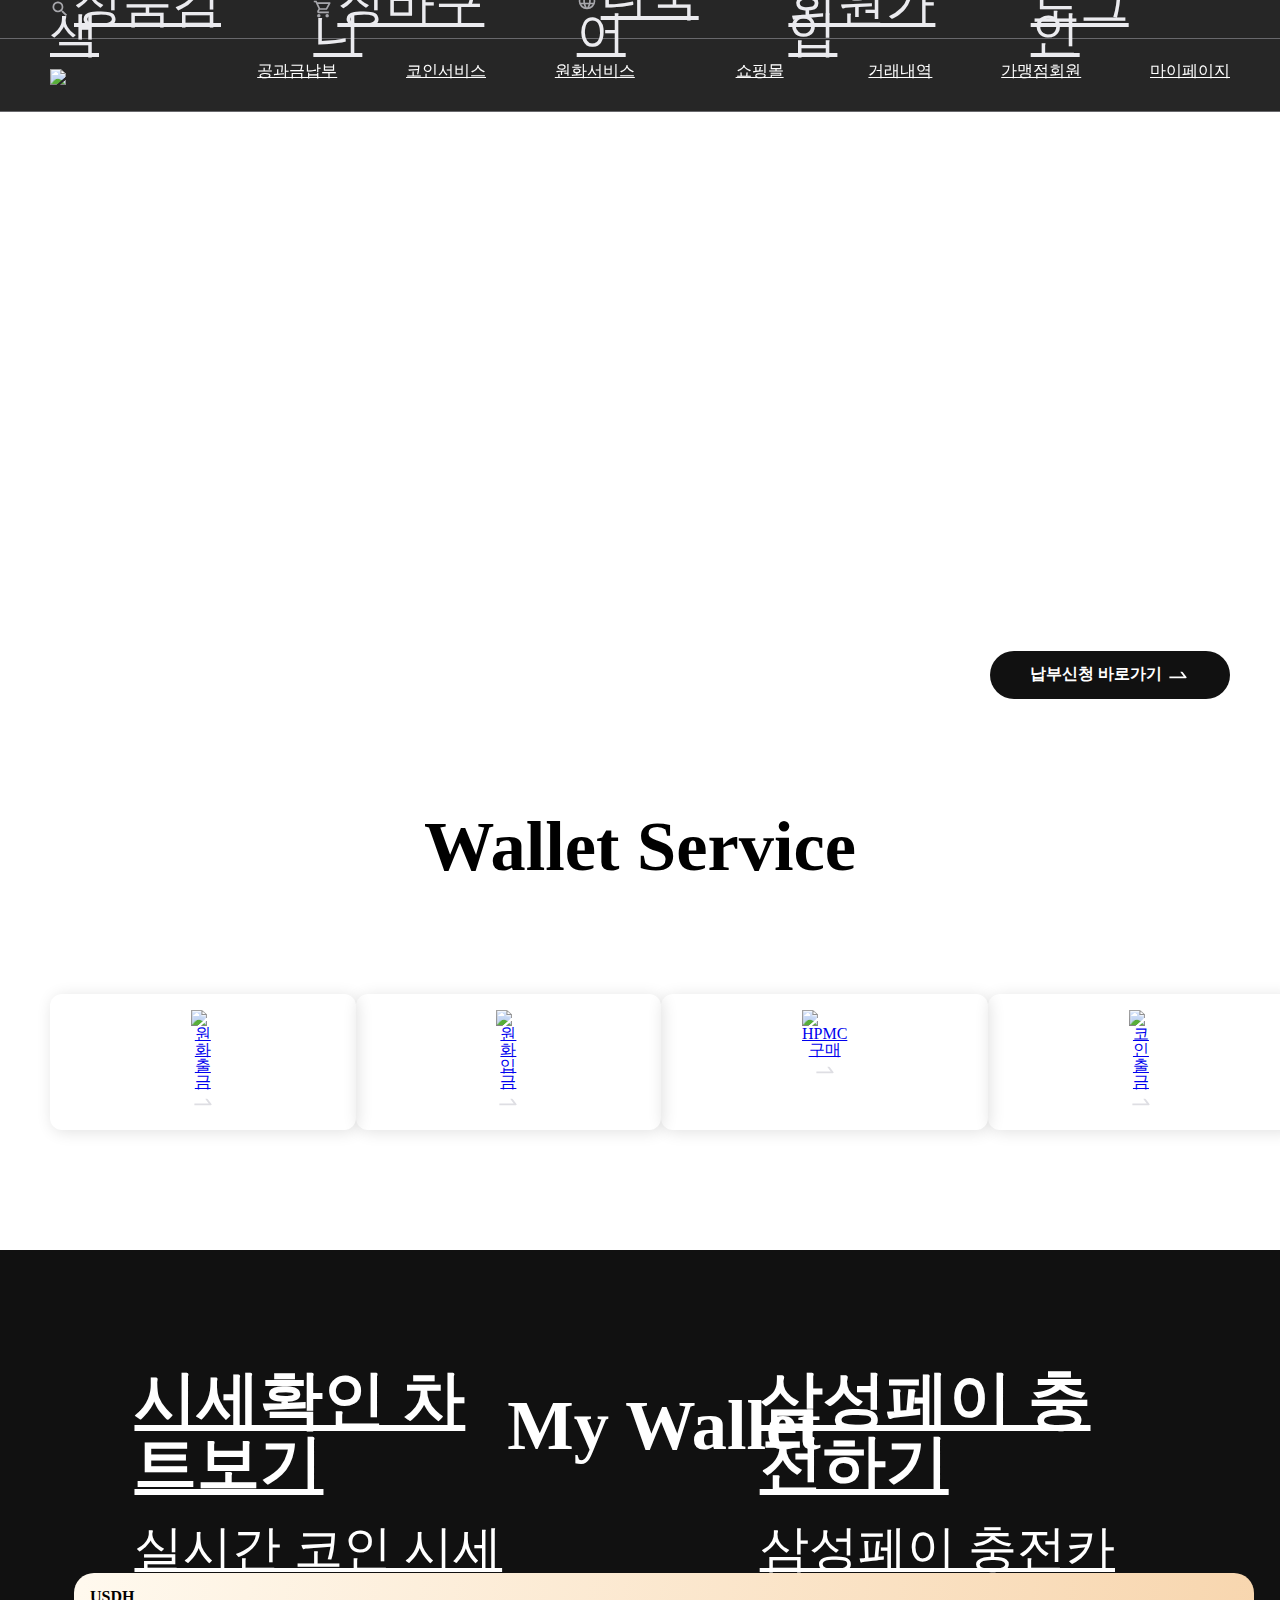
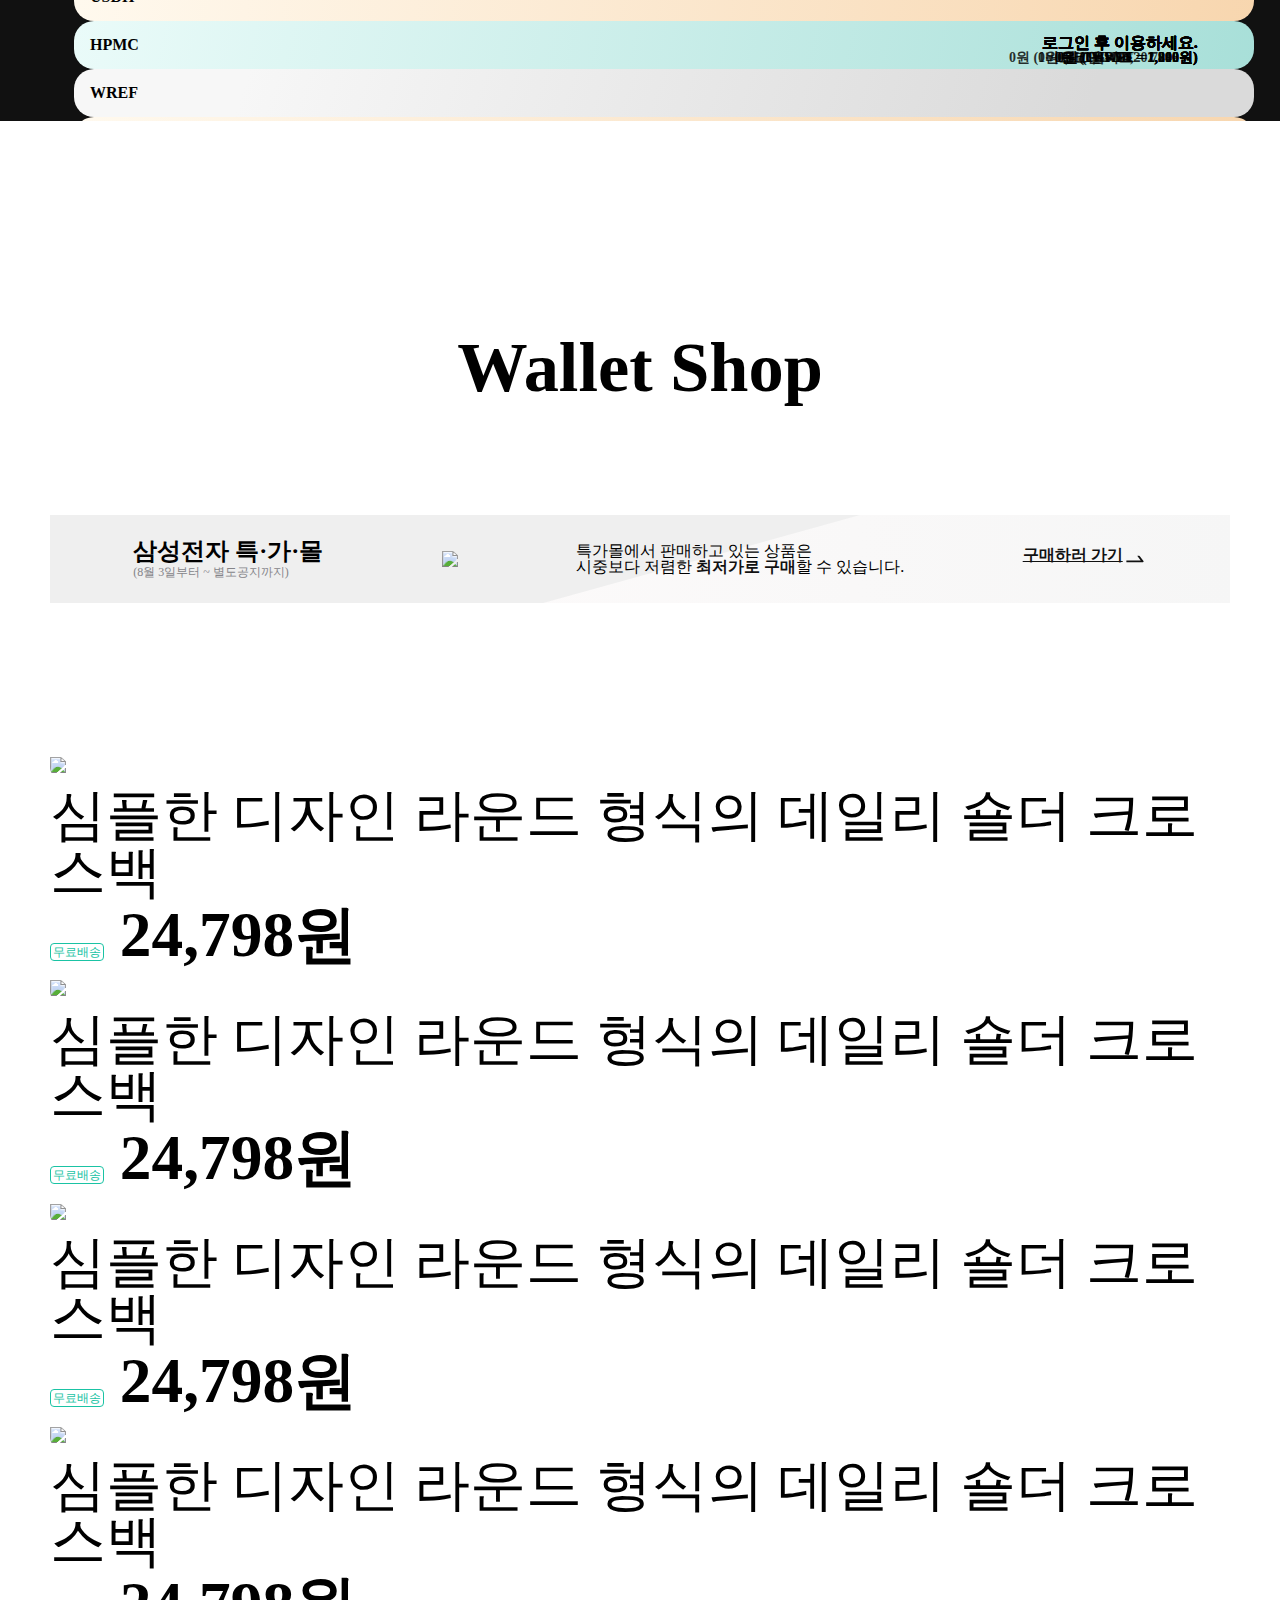
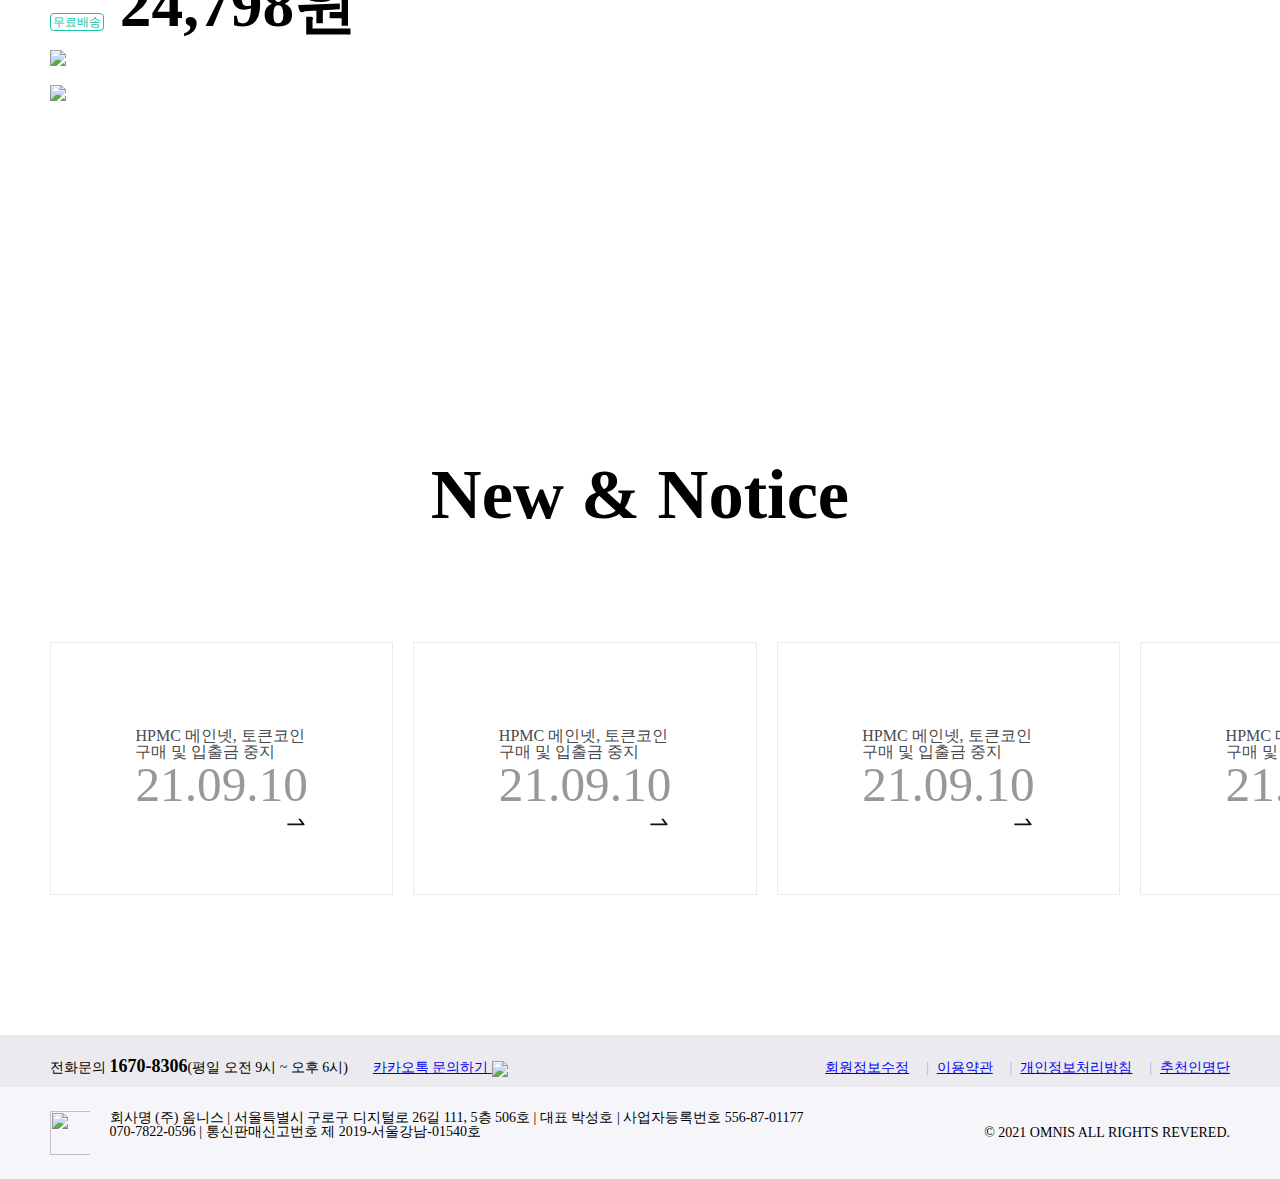
==== index.html @ 7cd1b99e "git시작" ====
<!DOCTYPE html>
<html lang="ko">

<head>
    <meta charset="utf-8">
    <meta name="Referrer" content="origin">
    <meta name="referrer" contents="always">
    <meta name="viewport"
        content="width=device-width,initial-scale=1.0,minimum-scale=1.0,maximum-scale=1.0,user-scalable=no">
    <meta name="robots" content="index,nofollow">
    <title>Minty</title>
    <link rel="stylesheet" type="text/css" href="./css/default.css">
    <link rel="stylesheet" type="text/css" href="./css/layout.css">
    <link rel="stylesheet" type="text/css" href="./css/style.css">
    <link rel="stylesheet" type="text/css" href="./css/media.css">

    <!--Google font : Noto Sans KR -->
    <link rel="preconnect" href="https://fonts.googleapis.com">
    <link rel="preconnect" href="https://fonts.gstatic.com" crossorigin>
    <link href="https://fonts.googleapis.com/css2?family=Noto+Sans+KR:wght@400;500;700;900&display=swap"
        rel="stylesheet">

  
    <script defer type="text/javascript" src="./js/main.js"></script>

    <!--Google Material Icons-->
    <link href="https://fonts.googleapis.com/css?family=Material+Icons|Material+Icons+Outlined" rel="stylesheet">

</head>

<body>


    <div id="m-open-menu">
        <div class="menu-container" style="left: 0px;">
            <div class="user-area">
                <div class="lang-select">
                    <ul>
                        <li class="on">
                            <p>KOR</p>
                        </li>
                        <li>
                            <p>ENG</p>
                        </li>
                        <li>
                            <p>CHN</p>
                        </li>
                    </ul>
                </div> <!-- end lang-select -->

                <a class="close-btn" href="#">
                    <span class="material-icons">close</span>
                </a>
                <a href="./login.html">
                    로그인
                </a>
                <a href="./signup_agree.html">
                    회원가입
                </a>

            </div> <!-- end user-input -->
           
            <div class="menu-list">
                <ul>
                    <li class="mu-sub">
                        <a href="./bill/bill_apply.html">공과금납부</a>
                        <ul class="mu-sub-list">
                            <li><a href="./bill/point_charge.html">포인트충전</a></li>
                            <li><a href="./bill/coin_buy.html">간편구매</a></li>
                            <li><a href="./bill/bill_apply.html">납부신청</a></li>
                            <li><a href="./bill/bill_his.html">납부내역</a></li>
                        </ul>
                    </li>
                    <li class="mu-sub">
                        <a href="./coin/coin_deposit.html">코인서비스</a>
                        <ul class="mu-sub-list">
                            <li><a href="./coin/coin_deposit.html">코인입금</a></li>
                            <li><a href="./coin/coin_withdraw.html">코인출금</a></li>
                            <li><a href="./coin/coin_swap.html">코인전환</a></li>
                            <li><a href="./coin/coin_staking.html">스테이킹</a></li>
                            <li><a href="./coin/coin_payment.html">대금결제</a></li>
                        </ul>
                    </li>
                    <li class="mu-sub">
                        <a href="./point/point_withdraw.html">원화서비스</a>
                        <ul class="mu-sub-list">
                            <li><a href="./point/point_withdraw.html">원화출금</a></li>
                            <li><a href="./point/point_charge.html">원화입금</a></li>
                            <li><a href="./point/samsungpay_charge.html">삼성페이 충전</a></li>
                        </ul>
                    </li>
                    <li class="mu-sub">
                        <a href="./shop/product_list.html">쇼핑몰</a>
                        <ul class="mu-sub-list shop">
                            <li><a href="./shop/product_list.html">전체상품</a></li>
                            <li><a href="./shop/product_list.html">삼성전자 특가</a></li>
                            <li><a href="./shop/product_list.html">패션의류</a></li>
                            <li><a href="./shop/product_list.html">패션잡화</a></li>
                            <li><a href="./shop/product_list.html">화장품/미용</a></li>
                            <li><a href="./shop/product_list.html">디지털/가전</a></li>
                            <li><a href="./shop/product_list.html">가구/인테리어</a></li>
                            <li><a href="./shop/product_list.html">출산/육아</a></li>
                            <li><a href="./shop/product_list.html">식품</a></li>
                            <li><a href="./shop/product_list.html">스포츠/레저</a></li>
                            <li><a href="./shop/product_list.html">생활/건강</a></li>
                            <li><a href="./shop/product_list.html">여행/문화</a></li>
                        </ul>
                    </li>
                    <li class="mu-sub">
                        <a href="./trans_history/coin_withdraw_his.html">거래내역</a>
                        <ul class="mu-sub-list trans-his">
                            <li class="dep-2"><a href="./trans_history/coin_withdraw_his.html">입출금내역</a></li>
                            <li><a href="./trans_history/coin_withdraw_his.html">코인 출금내역</a></li>
                            <li><a href="./trans_history/point_withdraw_his.html">원화 출금 내역</a></li>
                            <li><a href="./trans_history/reward_his.html">리워드 입금 상세 내역</a></li>
                            <li class="dep-2"><a href="./trans_history/coin_balance_his.html">결제내역</a></li>
                            <li><a href="./trans_history/coin_balance_his.html">간편 거래 내역</a></li>
                            <li><a href="./trans_history/payment_his.html">대금 결제 내역</a></li>
                            <li><a href="./trans_history/product_payment_his.html">상품 결제 내역</a></li>
                            <li class="dep-2"><a href="./trans_history/point_charge_his.html">포인트내역</a></li>
                            <li><a href="./trans_history/point_charge_his.html">포인트 충전 내역</a></li>
                            <li><a href="./trans_history/point_use_his.html">포인트 이용 내역</a></li>
                            <li class="dep-2"><a href="./trans_history/coin_swap_his.html">코인전환내역</a></li>
                            <li><a href="./trans_history/coin_swap_his.html">코인 전환 내역</a></li>
                            <li><a href="./trans_history/staking_apply_his.html">스테이킹 신청내역</a></li>
                            <li><a href="./trans_history/staking_reward_his.html">스테이킹 보상내역</a></li>
                        </ul>
                    </li>
                    <li class="mu-sub">
                        <a href="./paid_mem/paid_mem_apply.html">가맹점회원</a>
                        <ul class="mu-sub-list">
                            <li><a href="./paid_mem/paid_mem_apply.html">가맹점회원신청</a></li>
                            <li><a href="./paid_mem/paid_mem_history.html">가맹점회원 전환 수수료 납부내역</a></li>
                        </ul>
                    </li>
                    <li class="mu-sub">
                        <a href="./mypage/member_info.html">마이페이지</a>
                        <ul class="mu-sub-list">
                            <li><a href="./mypage/member_info.html">회원정보 수정</a></li>
                            <li><a href="./mypage/recommender_list.html">추천인명단</a></li>
                            <li><a href="./mypage/notice_list.html">공지사항</a></li>
                            <li><a href="./mypage/terms_conditions.html">이용약관</a></li>
                        </ul>
                    </li>
                </ul>
            </div> <!-- end menu-list -->

            <div class="cs-area ">
                <p>고객센터 상담시간</p>
                <h3>09 : 00 ~ 18 : 00</h3>
            </div> <!-- end cs-area -->
        </div> <!-- end menu-container -->
    </div><!-- end m-open-menu-->

    <section id="m-header">
        <a href="./index.html" class="logo"><img src="./images/logo.png"></a>    
        <ul >
            <li>
                <a href="javascript:void(0);" class="search-icon"><span class="material-icons">search</span></a>
            </li>
            <li>
                <a href="./shop/cart_list.html"><span class="material-icons-outlined">shopping_cart</span></a>
            </li>
            <li>
                <a href="javascript:void(0);"><img class="menu-open" src="./images/ic_menu.svg"></a>
            </li>
        </ul>
    </section>

    <header id="main-header" >
        <div class="main-mu-wrap">
            <div class="top-mu">  
                <div class="container">
                    <a href="javascript:void(0);" class="search-icon"><span class="material-icons">search</span>상품검색</a>
                    <a href="./shop/cart_list.html"><span class="material-icons-outlined">shopping_cart</span>장바구니</a>
                    <div class="lang-area">
                        <a href="javascript:void(0);"><span class="material-icons">language</span>다국어</a>
                        <div class="lang-list">
                            <ul>
                                <li class="on">
                                    KOR
                                </li>
                                <li>
                                    ENG
                                </li>
                                <li>
                                    CHN
                                </li>
                            </ul>
                        </div> <!-- end lang-select -->
                    </div>
                        <a href="./signup_agree.html">회원가입</a>
                        <a href="./login.html" class="login-btn">로그인</a>
                
                </div>  <!--container-->
            </div><!--top-mu-->
            <div class="container">
                <div class="mu-wrap">
                    <a href="javascript:void(0);" class="logo"><img src="./images/logo.png"></a>
                    <nav class="main-mu">
                        <ul>
                            <li>
                                <a href="./bill/bill_apply.html">공과금납부</a>
                                <ul class="mu-sub-list">
                                    <li><a href="./bill/point_charge.html">포인트충전</a></li>
                                    <li><a href="./bill/coin_buy.html">간편구매</a></li>
                                    <li><a href="./bill/bill_apply.html">납부신청</a></li>
                                    <li><a href="./bill/bill_his.html">납부내역</a></li>
                                </ul>
                            </li>
                            <li>
                                <a href="./coin/coin_deposit.html">코인서비스</a>
                                <ul class="mu-sub-list">
                                    <li><a href="./coin/coin_deposit.html">코인입금</a></li>
                                    <li><a href="./coin/coin_withdraw.html">코인출금</a></li>
                                    <li><a href="./coin/coin_swap.html">코인전환</a></li>
                                    <li><a href="./coin/coin_staking.html">스테이킹</a></li>
                                </ul>
                            </li>
                            <li>
                                <a href="./point/point_withdraw.html">원화서비스</a>
                                <ul class="mu-sub-list">
                                    <li><a href="./point/point_withdraw.html">원화출금</a></li>
                                    <li><a href="./point/point_charge.html">원화입금</a></li>
                                    <li><a href="./point/samsungpay_charge.html">삼성페이 충전</a></li>
                                </ul>
                            </li>
                            <li>
                                <a href="./shop/product_list.html">쇼핑몰</a>
                                <ul class="mu-sub-list shop">
                                    <li><a href="./shop/product_list.html">전체상품</a></li>
                                    <li><a href="./shop/product_list.html">삼성전자 특가</a></li>
                                    <li><a href="./shop/product_list.html">패션의류</a></li>
                                    <li><a href="./shop/product_list.html">패션잡화</a></li>
                                    <li><a href="./shop/product_list.html">화장품/미용</a></li>
                                    <li><a href="./shop/product_list.html">디지털/가전</a></li>
                                    <li><a href="./shop/product_list.html">가구/인테리어</a></li>
                                    <li><a href="./shop/product_list.html">출산/육아</a></li>
                                    <li><a href="./shop/product_list.html">식품</a></li>
                                    <li><a href="./shop/product_list.html">스포츠/레저</a></li>
                                    <li><a href="./shop/product_list.html">생활/건강</a></li>
                                    <li><a href="./shop/product_list.html">여행/문화</a></li>
                                </ul>
                            </li>
                            <li>
                                <a href="./trans_history/coin_withdraw_his.html">거래내역</a>
                                <ul class="mu-sub-list trans-his">
                                    <li class="dep-2"><a href="./trans_history/coin_withdraw_his.html">입출금내역</a></li>
                                    <li><a href="./trans_history/coin_withdraw_his.html">코인 출금내역</a></li>
                                    <li><a href="./trans_history/point_withdraw_his.html">원화 출금 내역</a></li>
                                    <li><a href="./trans_history/reward_his.html">리워드 입금 상세 내역</a></li>
                                    <li class="dep-2"><a href="./trans_history/coin_balance_his.html">결제내역</a></li>
                                    <li><a href="./trans_history/coin_balance_his.html">간편 거래 내역</a></li>
                                    <li><a href="./trans_history/payment_his.html">대금 결제 내역</a></li>
                                    <li><a href="./trans_history/product_payment_his.html">상품 결제 내역</a></li>
                                    <li class="dep-2"><a href="./trans_history/point_charge_his.html">포인트내역</a></li>
                                    <li><a href="./trans_history/point_charge_his.html">포인트 충전 내역</a></li>
                                    <li><a href="./trans_history/point_use_his.html">포인트 이용 내역</a></li>
                                    <li class="dep-2"><a href="./trans_history/coin_swap_his.html">코인전환내역</a></li>
                                    <li><a href="./trans_history/coin_swap_his.html">코인 전환 내역</a></li>
                                    <li><a href="./trans_history/staking_apply_his.html">스테이킹 신청내역</a></li>
                                    <li><a href="./trans_history/staking_reward_his.html">스테이킹 보상내역</a></li>
                                </ul>
                            </li>
                            <li>
                                <a href="./paid_mem/paid_mem_apply.html">가맹점회원</a>
                                <ul class="mu-sub-list">
                                    <li><a href="./paid_mem/paid_mem_apply.html">가맹점회원신청</a></li>
                                    <li><a href="./paid_mem/paid_mem_history.html">가맹점회원 전환 수수료 납부내역</a></li>
                                </ul>
                            </li>
                            <li>
                                <a href="./mypage/member_info.html">마이페이지</a>
                                <ul class="mu-sub-list">
                                    <li><a href="./mypage/member_info.html">회원정보 수정</a></li>
                                    <li><a href="./mypage/recommender_list.html">추천인명단</a></li>
                                    <li><a href="./mypage/notice_list.html">공지사항</a></li>
                                    <li><a href="./mypage/terms_conditions.html">이용약관</a></li>
                                </ul>
                            </li>
                        </ul>
                    </nav><!--main-mu-->
                </div><!--mu-wrap-->
            </div><!--container-->
            <div class="sub-bg">
            </div>
        </div>
    </header> <!-- end main-header -->

    <div class="modal" id="popup-modal" style="display: none;">
        <div class="modal-ct">
            
            <div class="head">
                <button type="button" class="close-btn">
                    <span class="material-icons">
                    close
                    </span>
                </button>

            </div>
            <div class="contents scroll-area" >
                <img src="./images/popup-img.jpg">
            </div>
            
            
            <div class="footer">   
                <input type="checkbox" name="" value="오늘 하루 보지 않기">
                <label>오늘 하루 보지 않기</label>
            </div>
        </div>
    </div><!--change-account-modal-->
    
    <div id="main-search">
        <div class="search-area">
            <div class="search-inp">
                <input type="text" placeholder="상품을 검색하세요.">
                <span class="material-icons">search</span>
            </div>
        </div>
    </div>

    <div id="main-content">
        <section class="main-visual">
            <div class="container">
                <h1>코인으로 공과금을 납부하세요</h1>
                <p>간편한 공과금 납부, 지금 바로 신청하세요.</p>
                <button class="btn">납부신청 바로가기 
                    <svg xmlns="http://www.w3.org/2000/svg" width="24" height="24" fill="none" viewBox="0 0 24 24">
                    <path fill="#fff" d="M20.463 13.973L16.62 9.098a.75.75 0 00-.588-.286h-1.518a.188.188 0 00-.148.305l3.382 4.29H3.563a.188.188 0 00-.188.187V15c0 .103.084.188.188.188h16.31a.75.75 0 00.59-1.215z"></path>
                    </svg>
                </button>
            </div>
        </section><!--main-visual-->

        <section class="sec-01">
            
            <h1 class="main-tit">Wallet Service</h1>
            <div class="container">
                <a href="./point/point_withdraw.html">
                    <img src="/images/ic_main_1.svg">원화출금
                    <svg xmlns="http://www.w3.org/2000/svg" width="24" height="24" fill="none" viewBox="0 0 24 24">
                        <path fill="#DEDEE3" d="M20.463 13.973L16.62 9.098a.75.75 0 00-.588-.286h-1.518a.188.188 0 00-.148.305l3.382 4.29H3.563a.188.188 0 00-.188.187V15c0 .103.084.188.188.188h16.31a.75.75 0 00.59-1.215z"/>
                      </svg>
                </a>
                <a href="./point/point_charge.html">
                    <img src="/images/ic_main_2.svg">원화입금
                    <svg xmlns="http://www.w3.org/2000/svg" width="24" height="24" fill="none" viewBox="0 0 24 24">
                        <path fill="#DEDEE3" d="M20.463 13.973L16.62 9.098a.75.75 0 00-.588-.286h-1.518a.188.188 0 00-.148.305l3.382 4.29H3.563a.188.188 0 00-.188.187V15c0 .103.084.188.188.188h16.31a.75.75 0 00.59-1.215z"/>
                      </svg>
                </a>
                <a href="./coin/coin_buy.html">
                    <img src="/images/ic_main_3.svg">HPMC 구매
                    <svg xmlns="http://www.w3.org/2000/svg" width="24" height="24" fill="none" viewBox="0 0 24 24">
                        <path fill="#DEDEE3" d="M20.463 13.973L16.62 9.098a.75.75 0 00-.588-.286h-1.518a.188.188 0 00-.148.305l3.382 4.29H3.563a.188.188 0 00-.188.187V15c0 .103.084.188.188.188h16.31a.75.75 0 00.59-1.215z"/>
                      </svg>
                </a>
                <a href="./coin/coin_withdraw.html">
                    <img src="/images/ic_main_4.svg">코인출금
                    <svg xmlns="http://www.w3.org/2000/svg" width="24" height="24" fill="none" viewBox="0 0 24 24">
                        <path fill="#DEDEE3" d="M20.463 13.973L16.62 9.098a.75.75 0 00-.588-.286h-1.518a.188.188 0 00-.148.305l3.382 4.29H3.563a.188.188 0 00-.188.187V15c0 .103.084.188.188.188h16.31a.75.75 0 00.59-1.215z"/>
                      </svg>
                </a>
                <a href="./coin/coin_staking.html">
                    <img src="/images/ic_main_5.svg">스테이킹
                    <svg xmlns="http://www.w3.org/2000/svg" width="24" height="24" fill="none" viewBox="0 0 24 24">
                        <path fill="#DEDEE3" d="M20.463 13.973L16.62 9.098a.75.75 0 00-.588-.286h-1.518a.188.188 0 00-.148.305l3.382 4.29H3.563a.188.188 0 00-.188.187V15c0 .103.084.188.188.188h16.31a.75.75 0 00.59-1.215z"/>
                      </svg>
                </a>
                <a href="./coin/coin_swap.html">
                    <img src="/images/ic_main_6.svg">코인전환
                    <svg xmlns="http://www.w3.org/2000/svg" width="24" height="24" fill="none" viewBox="0 0 24 24">
                        <path fill="#DEDEE3" d="M20.463 13.973L16.62 9.098a.75.75 0 00-.588-.286h-1.518a.188.188 0 00-.148.305l3.382 4.29H3.563a.188.188 0 00-.188.187V15c0 .103.084.188.188.188h16.31a.75.75 0 00.59-1.215z"/>
                      </svg>
                </a>
        </div>
        </section><!-- end sec-01-->

        <section class="sec-02">
            
        <div class="container">
            <div class="link-box">
                <a class="link" href="javascript:void(0);">
                    <h1>시세확인 차트보기</h1>
                    <p>실시간 코인 시세를 확인할 수 있는 차트를 제공합니다.</p>
                </a>
                
                <a class="link" href="javascript:void(0);">
                    <h1>삼성페이 충전하기</h1>
                    <p>삼성페이 충전카드를 발급받아 충전을 시작하세요.</p>
                </a>
            </div>
            

            <div class="wallet-cont">
                <h1 class="main-tit">My Wallet </h1>
                    
                    <div class="swiper-container">
                        <div class="swiper-wrapper">
                            <div class="swiper-slide usdh">
                                <h4>USDH</h4>
                                <p>로그인 후 이용하세요.
                                    <span>0원 (1USDH = 1,200원)</span></p>
                            </div>
                            <div class="swiper-slide hpmc">
                                <h4>HPMC</h4>
                                <p>로그인 후 이용하세요.
                                    <span>0원 (1HPMC = 7200원)</span></p>
                            </div>
                            <div class="swiper-slide wref">
                                <h4>WREF</h4>
                                <p>로그인 후 이용하세요.
                                    <span>0원 (1WREF = 2,000원)</span></p>
                            </div>
                            <div class="swiper-slide ons">
                                <h4>옴니스</h4>
                                <p>로그인 후 이용하세요.
                                    <span>0원 (1옴니스 = 1,812원)</span></p>
                            </div>
                            <div class="swiper-slide btc">
                                <h4>비트코인</h4>
                                <p>로그인 후 이용하세요.
                                    <span>0원 (1비트코인 = 54,201,996원)</span></p>
                            </div>
                            <div class="swiper-slide hwei">
                                <h4>HUAWEI</h4>
                                <p>로그인 후 이용하세요.
                                    <span>0원 (1HUAWEI = 1,440원)</span></p>
                            </div>

                        </div><!--swiper-wrapper-->
                        <div class="swiper-pagination"></div>
                    </div><!-- swiper-container-->
            </div><!-- wallet-cont-->
        </div><!--container-->
            
            
        </section><!-- sec-02-->
        <section class="sec-03">
            <div class="container">
           
                <h1 class="main-tit">Wallet Shop</h1>
                <section class="sam-cont">
                    
                    <div class="txt">
                        <h1>삼성전자 특·가·몰</h1>
                        <span>(8월 3일부터 ~ 별도공지까지)</span>   
                    </div>
                    <img src="images/main_samsung.png">
                    <p>특가몰에서 판매하고 있는 상품은 <br>
                        시중보다 저렴한 <em>최저가로 구매</em>할 수 있습니다.</p>
    
                    <a href="./shop/product_list.html" class="ic_go">구매하러 가기<svg xmlns="http://www.w3.org/2000/svg" width="24" height="24" fill="none" viewBox="0 0 24 24">
                        <path fill="#111" d="M20.463 13.973L16.62 9.098a.75.75 0 00-.588-.286h-1.518a.188.188 0 00-.148.305l3.382 4.29H3.563a.188.188 0 00-.188.187V15c0 .103.084.188.188.188h16.31a.75.75 0 00.59-1.215z"/>
                        </svg></a>
                    <div class="diagonal"></div>
                </section>
    
                <section class="shop-cont">
                    
                    <div class="swiper-container">
                        <div class="swiper-wrapper">
                        
                            <div class="swiper-slide">
                                <div class="thum-img"><img src="images/main_thum_img.png"></div>
                                <div>
                                    <p class="prd_name">심플한 디자인 라운드 
                                        형식의 데일리 숄더 
                                        크로스백</p>
                                    <p class="prd_price"><span class="free_tag">무료배송</span> 24,798원</p>
                                </div>
                            </div><!--swiper-slide-->
                            <div class="swiper-slide">
                                <div class="thum-img"><img src="images/main_thum_img.png"></div>
                                <div>
                                    <p class="prd_name">심플한 디자인 라운드 
                                        형식의 데일리 숄더 
                                        크로스백</p>
                                    <p class="prd_price"><span class="free_tag">무료배송</span> 24,798원</p>
                                </div>
                            </div><!--swiper-slide-->
                            <div class="swiper-slide">
                                <div class="thum-img"><img src="images/main_thum_img.png"></div>
                                <div>
                                    <p class="prd_name">심플한 디자인 라운드 
                                        형식의 데일리 숄더 
                                        크로스백</p>
                                    <p class="prd_price"><span class="free_tag">무료배송</span> 24,798원</p>
                                </div>
                            </div><!--swiper-slide-->
                            <div class="swiper-slide">
                                <div class="thum-img"><img src="images/main_thum_img.png"></div>
                                <div>
                                    <p class="prd_name">심플한 디자인 라운드 
                                        형식의 데일리 숄더 
                                        크로스백</p>
                                    <p class="prd_price"><span class="free_tag">무료배송</span> 24,798원</p>
                                </div>
                            </div><!--swiper-slide-->
                           
                        </div><!--swiper-wrapper-->
                        
                        <div class="swiper-button-prev">
                            <img src="./images/swiper-prev.svg">
                        </div>
                        <div class="swiper-button-next">
                            <img src="./images/swiper-next.svg">
                        </div>

                        <div class="swiper-pagination"></div>
                        </div><!-- swiper-container-->
                        
                    </section><!--shop-cont-->
    
                    
            </div><!--end container-->   
        </section>

        <section class="sec-04">
            <div class="container">
                <h1 class="main-tit">New & Notice</h1>
                </h1>
                <ul>
                    <li>
                        <p>HPMC 메인넷, 토큰코인 구매 및 입출금 중지</p> <span>21.09.10</span>
                        <a href="./mypage/notice_view.html" class="ic_go"><svg xmlns="http://www.w3.org/2000/svg" width="24" height="24" fill="none" viewBox="0 0 24 24">
                            <path fill="#111" d="M20.463 13.973L16.62 9.098a.75.75 0 00-.588-.286h-1.518a.188.188 0 00-.148.305l3.382 4.29H3.563a.188.188 0 00-.188.187V15c0 .103.084.188.188.188h16.31a.75.75 0 00.59-1.215z"/>
                            </svg></a>
                    </li>
                    <li>
                        <p>HPMC 메인넷, 토큰코인 구매 및 입출금 중지</p> <span>21.09.10</span>
                        <a href="./mypage/notice_view.html" class="ic_go"><svg xmlns="http://www.w3.org/2000/svg" width="24" height="24" fill="none" viewBox="0 0 24 24">
                            <path fill="#111" d="M20.463 13.973L16.62 9.098a.75.75 0 00-.588-.286h-1.518a.188.188 0 00-.148.305l3.382 4.29H3.563a.188.188 0 00-.188.187V15c0 .103.084.188.188.188h16.31a.75.75 0 00.59-1.215z"/>
                            </svg></a>
                    </li>
                    <li>
                        <p>HPMC 메인넷, 토큰코인 구매 및 입출금 중지</p> <span>21.09.10</span>
                        <a href="./mypage/notice_view.html" class="ic_go"><svg xmlns="http://www.w3.org/2000/svg" width="24" height="24" fill="none" viewBox="0 0 24 24">
                            <path fill="#111" d="M20.463 13.973L16.62 9.098a.75.75 0 00-.588-.286h-1.518a.188.188 0 00-.148.305l3.382 4.29H3.563a.188.188 0 00-.188.187V15c0 .103.084.188.188.188h16.31a.75.75 0 00.59-1.215z"/>
                            </svg></a>
                    </li>
                    <li>
                        <p>HPMC 메인넷, 토큰코인 구매 및 입출금 중지</p> <span>21.09.10</span>
                        <a href="./mypage/notice_view.html" class="ic_go"><svg xmlns="http://www.w3.org/2000/svg" width="24" height="24" fill="none" viewBox="0 0 24 24">
                            <path fill="#111" d="M20.463 13.973L16.62 9.098a.75.75 0 00-.588-.286h-1.518a.188.188 0 00-.148.305l3.382 4.29H3.563a.188.188 0 00-.188.187V15c0 .103.084.188.188.188h16.31a.75.75 0 00.59-1.215z"/>
                            </svg></a>
                    </li>
                </ul>
            </div><!--end container-->   
        </section><!-- notice-cont-->
        
          

    </div><!-- end main-content-->

    <footer>
        <div class="bar">
            <div class="container">
                <div class="contact">
                    <p>전화문의 <em>1670-8306</em><span>(평일 오전 9시 ~ 오후 6시)</span></p>
                    <a href="jajvascript:void(0);">카카오톡 문의하기 <img src="./images/ic_kakao.png"></a>
                </div>
                <ul>
                    <li><a href="javascript:void(0)">회원정보수정</a></li>
                    <li><a href="./mypage/terms_conditions.html#tab-2">이용약관</a></li>
                    <li><a href="./mypage/terms_conditions.html#tab-1">개인정보처리방침</a></li>
                    <li><a href="javascript:void(0)">추천인명단</a></li>
                </ul>
            </div><!-- end container -->
        </div>
        <div class="main-footer">
            <div class="container">
                <div> 
                    <img src="./images/ft_logo.png">
                    <p>회사명 (주) 옴니스 | 서울특별시 구로구 디지털로 26길 111, 5층 506호 | 대표 박성호 | 사업자등록번호 556-87-01177 <br>
                        070-7822-0596 | 통신판매신고번호 제 2019-서울강남-01540호<br>
                    </p>
                </div>
                <p>© 2021 OMNIS ALL RIGHTS REVERED.</p> 
            </div><!-- end container -->
        </div>
    </footer>

    <div class="quick_menu">
        <ul>
            <li class="active">
                <a href="index.html">
                    <img src="./images/ic_home.svg" alt="홈 아이콘">
                    <span>홈</span>
                </a>
            </li>
            <li>
                <a href="javascript:void(0);">
                    <img src="./images/ic_shop.svg" alt="쇼핑몰 아이콘">
                    <span>쇼핑몰</span>
                </a>
            </li>
            <li>
                <a href="javascript:void(0);">
                    <img src="./images/ic_krw.svg" alt="원화입금 아이콘">
                    <span>원화입금</span>
                </a>
            </li>
            <li>
                <a href="javascript:void(0);">
                    <img src="./images/ic_coin.svg" alt="코인구매 아이콘">
                    <span>코인구매</span>
                </a>
            </li>
            <li>
                <a href="javascript:void(0);">
                    <img src="./images/ic_more_horiz.svg" alt="더보기아이콘">
                    <span>더보기</span>
                </a>
            </li>
        </ul>
    </div>
    <!--end quick_menu-->

</body>

<script>
    // const modalPop = document.querySelector("#popup-modal");
    // const closePop = document.querySelector("#popup-modal .modal-ct .close-btn");

    // closePop.addEventListener("click", () =>{
    //     modalPop.style.display = "none";
    // });

</script>
</html>
---- css/default.css ----
/* default.css */

html, body, div, span, applet, object, iframe,
h1, h2, h3, h4, h5, h6, p, blockquote, pre,
a, abbr, acronym, address, big, cite, code,
del, dfn, em, img, ins, kbd, q, s, samp,
small, strike, strong, sub, sup, tt, var,
b, u, i, center,
dl, dt, dd, ol, ul, li,
fieldset, form, label, legend,
table, caption, tbody, tfoot, thead, tr, th, td,
article, aside, canvas, details, embed, 
figure, figcaption, footer, header, hgroup, 
menu, nav, output, ruby, section, summary,
time, mark, audio, video {
	margin: 0;
	padding: 0;
	border: 0;
	font-size: 100%;
    box-sizing: border-box;
    font-family: 'Noto Sans KR', sans-serif;
    font-weight: 400;
	font: inherit;
	vertical-align: baseline;
}
/* HTML5 display-role reset for older browsers */
article, aside, details, figcaption, figure, 
footer, header, hgroup, menu, nav, section {
	display: block;
}
body {
	line-height: 1;
}
ol, ul {
	list-style: none;
}
blockquote, q {
	quotes: none;
}
blockquote:before, blockquote:after,
q:before, q:after {
	content: '';
	content: none;
}
table {
	border-collapse: collapse;
	border-spacing: 0;
}

textarea {
    width: 100%;
}


input[type=text],
input[type=password],
input[type=date],
input[type=number] {
    /*ios대응*/
    appearance: none;
    -webkit-appearance: none;
    -webkit-border-radius : 0;
    padding:12px 16px;
    border-radius: 4px;
    border:1px solid #DEDEE3;
}
input:read-only, textarea:read-only {
    background-color: #F6F6FA;
  }
input::placeholder {
    color: #98989C;
}
input:focus{
    border-color:#111111;
    box-shadow: 4px 8px 20px rgba(0, 0, 0, 0.08);
}
textarea{
    padding:12px 16px;
    border-radius: 4px;
    border:1px solid #DEDEE3;
}
textarea:focus{
    border-color:#111111;
    box-shadow: 4px 8px 20px rgba(0, 0, 0, 0.08);
}
select {
    /*ios대응*/
    -webkit-appearance: none;
    -moz-appearance: none;
    appearance: none;
    background: url("../images/select_arrow.svg") no-repeat 96% 50%;
    /* width: 8px; height: 4px; */
}
select::-ms-expand {
    display: none;
}

.f-wrap{
    display: flex;
}


/*BUTTON*/
.btn {
    border:0;
    border-radius: 24px;
    background-color: #111111;
    color: #fff;
    font-size: 16px;
    font-weight: 700;
    text-align: center;
    cursor: pointer;
    box-sizing: border-box;
    padding:12px 16px;
  }
.btn.btn--second {
    background-color: #fff;
    border:1px solid #111111;
    color:#111111;
}
.btn.btn--cancel {
    background-color: #A7A7AC;
}
.btn.btn--disabled {
    background-color: #DEDEE3;
}
.btn.btn--second--disabled{
    border:1px solid #DEDEE3;
    color:#DEDEE3;
}
.btn.sm{
    padding:6px 32px;
}
.btn-sm{
    background-color: #111111;
    border-radius: 4px;
    color:#fff;
    padding:12px 16px;
    font-size: 14px;
    border:0;
}
.btn-sm.btnsm--second{
    background-color: #fff;
    border:1px solid #111111;
    color:#111111;
}

/* Scroll */
.scroll-area{
    overflow-y: scroll;
}
.scroll-area::-webkit-scrollbar {
    width: 12px;
}
.scroll-area::-webkit-scrollbar-thumb {
    background-color: #A7A7AC;
    border-radius: 12px;
    background-clip: padding-box;
    border: 2px solid transparent;
}
.scroll-area::-webkit-scrollbar-track {
    border-radius: 12px;
}

/* table */
table{
    border-top:1px solid #111111;
}
table thead{
    border-bottom: 1px solid #DEDEE3;
    font-size: 16px;
}
table tr th{
    padding:12px 4px;
    font-weight: 500;
    background-color: #FBFBFB;
}
table tbody tr{
    border-bottom: 1px solid #EBEBEF;
    font-size: 16px ;
    
}
table tbody tr td{
    padding:16px 4px;
}


/*modal*/
.modal{
    display: none; /* Hidden by default */
    position: fixed; /* Stay in place */
    z-index: 1072; /* Sit on top */
    left: 0;
    top: 0;
    width: 100%; /* Full width */
    height: 100%; /* Full height */
    /*overflow:hidden;  Enable scroll if needed */
    background-color: rgb(0,0,0); /* Fallback color */
    background-color: rgba(0,0,0,0.4); /* Black w/ opacity */
    overflow-x: hidden;
    overflow-y: hidden;
}
.modal-ct{
    border-radius: 12px;
    background-color: #fff;
    margin: 15% auto;
}

html.scroll-hidden{
    overflow-y:hidden;
}


#pageTop {
    overflow: hidden;
    position: fixed;
    z-index: 2;
    right: 31px;
    bottom: 24px;
    width: 58px;
    height: 58px;
    border-radius: 58px;
    border: 1px solid #DEDEE3;
    text-align: center;
    line-height: 58px;
    transition: background .5s;
    background-color: #fff;
    
}
#pageTop::before{
    font-family: 'Material Icons';
    content:"\f1e0";
    font-size: 3.2rem;
    color:#98989C;
}
---- css/layout.css ----
#main-header{
    width: 100%;
    height: 72px;
}
.container{
    width: 1180px;
    margin: 0 auto;
}
#main-content{
    /* margin-top:126px; */
}
footer{
    margin-top:4rem;
}
---- css/style.css ----
/* style.css */


/*main index */

#m-header{
    display: none;
}
#main-header {
    background: rgba(0, 0, 0, 0.85);
    border-bottom: 1px solid #68686C;
    z-index: 99;
    position: fixed;
    top:0;
    height: 112px;
}
#main-header .main-mu-wrap{
    position: relative;
}
.my-point{
    display: flex;
    justify-content: space-between;
    border-right:1px solid #68686C;
    border-left:1px solid #68686C;
    padding:0px 10px;
    align-items: center;
}
.my-point img{
    vertical-align: middle;
    padding-right:8px;
}
.my-point p{
    font-weight: 700;
    font-size: 15px;
    color:#fff;
}
.my-point p span{
    color:#A7A7AC;
}
#main-header .container{
    position: relative;
}
#main-header.fixed{
    position: fixed;
    top:0; left:0;
}
#main-header .logo{
    display: inline-block;
    margin-right:2.4rem;
}
#main-header .logo img{
    vertical-align: middle;
}
#main-header .mu-wrap{
    display: flex;
    justify-content: space-between;
    align-items: center;
}
#main-header .main-mu{
    display: inline-block;
}
#main-header .main-mu ul li{
    display:inline-block;
    position: relative;
    box-sizing: border-box;
}
#main-header .main-mu > ul > li > a {
    height: 70px;
    color: #fff;
    width:100%;
    display: block;
    font-weight: 400;
    font-size: 16px;
    padding: 24px 0 24px;
    text-align: right;
    width: 140px;
}
#main-header .main-mu > ul  li:hover > a{
    font-weight: 700;
}
#main-header .main-mu > ul > li.active > a{
    font-weight: 700;
}
#main-header .top-mu{
    border-bottom: 1px solid #68686C;
}
#main-header .top-mu .container{
    height: 38px;
    display: flex;
    justify-content: flex-end;
    align-items: center;
}
#main-header .top-mu .my-point{
    height: 100%;
}
#main-header .top-mu .my-point p{
    display: inline-block;
    padding-left:16px;
    vertical-align: middle;
}
#main-header .top-mu a{
    font-size: 1.4rem;
    color:#EBEBEF;
    margin-right:2rem;
    line-height: 30px;
}
#main-header .top-mu .material-icons,
#main-header .top-mu .material-icons-outlined{
    color: #A7A7AC;
    font-size: 20px;
    vertical-align: middle;
    margin-right:4px;
}
#main-header .top-mu .lang-area{
    display: inline-block;
    position: relative;
}
#main-header .top-mu .lang-list{
    display: none;
    position: absolute;
    top:32px; left:10%;
    background-color: #111;
    /* elevatioin-big */
    box-shadow: 1px 4px 16px rgba(0, 0, 0, 0.08);
    padding:8px 16px;
    border-radius: 12px;
    z-index: 14;
}
#main-header .top-mu .lang-list ul li{
    text-align: center;
    display: block;
    padding:4px;
    font-size: 14px;
    color:#98989C;
}
#main-header .top-mu .lang-list.show{
    display: block;
}
#main-header .top-mu .lang-list ul li.on{
    color:#fff;
    font-weight: bold;
}
#main-header .main-mu .mu-sub-list {
    padding-top:16px;
    display: none;
    position: absolute;
    top:70px;
    left:0;
    width: 100%;
    padding-bottom: 16px;
    z-index: 13;
}
#main-header .main-mu .mu-sub-list li{
    display: block;
}
#main-header .main-mu-wrap.on .mu-sub-list{
    display: block;
}
#main-header .main-mu .mu-sub-list li a {
    color: #fff;
    display: block;
    font-size: 1.5rem;
    padding:6px 4px;
    text-align: right;
    font-weight: 400; 
    word-break: keep-all;
}
#main-header .main-mu .mu-sub-list.trans-his li a{
    color:#A7A7AC;
    padding:4px 0;
    font-size: 1.4rem;
}
#main-header .main-mu .mu-sub-list.trans-his li.dep-2 a{
    color:#fff;
    padding-top:12px;
    font-size: 1.4rem;
}
#main-header .main-mu .mu-sub-list.trans-his li:first-child a{
    padding-top:8px;
}
#main-header .sub-bg{
    border-top:1px solid #68686C;
    position: absolute;
    display: none;
    top:100%;
    width: 100%;
    height: 480px;
    z-index: 12;
    background: rgba(0, 0, 0, 0.85);
    box-shadow: 4px 8px 20px rgba(0, 0, 0, 0.08);
}
#main-header .main-mu-wrap.on .sub-bg{
    display: block;
}


/*search*/
#main-search{
    visibility: hidden;
    position: fixed;
    width: 100%;
    top: 100px;
    left: 0;
    bottom: 0;
    right: 0;
    z-index: 98;
    background: #36374080;
}
#main-search.show{
    visibility: visible;
}
#main-search .search-area{
    width: 100%;
    background-color: #fff;
    height:160px;
    padding:24px;
}
#main-search .search-area .search-inp{
    width: 600px;
    margin:0 auto;
    position: relative;
}
#main-search .search-area input{
    width: 100%;
    border:0;
    padding:16px;
    font-size: 18px;
    border-bottom:2px solid #111111;
}
#main-search .search-area .material-icons{
    position: absolute;
    font-size: 32px;
    top:12px;
    right:0;
    color:#A7A7AC;
}
    

#m-open-menu {
    /* display: none; */
    visibility: hidden;
    position: fixed;
    width: 100%;
    top: 0;
    left: 0;
    bottom: 0;
    right: 0;
    z-index: 99;
    background: #36374080;
   
}
#m-open-menu.show{
    /* display: block; */
    visibility: visible;
}
/* index main */
#main-content .main-visual{
    height: 600px;
    background:url("../images/main_visual_image.png");
    background-position: 50% 90%;
    text-align: right;
    color:#fff;
}
#main-content .main-visual h1{
    padding-top:30vh;
    font-size: 3rem;
    font-weight: 700;
}
#main-content .main-visual p{
    font-size: 1.6rem;
    font-weight: 300;
    padding-top:8px;v
}
#main-content .main-visual button svg{
    vertical-align: middle;
}
#main-content .main-visual button{
    margin-top:3rem;
    width: 240px;
}

#main-content .main-tit{
    font-size:2rem;
    font-weight: 600;
    text-align: center;
    margin-bottom: 3.2rem;
}
#main-content .sec-01{
    margin-top: 6rem;

}
#main-content .sec-01 .container{
    display: flex;
    justify-content: space-between;
}
#main-content .sec-01 img{
    display: block;
    margin:0 auto;
}
#main-content .sec-01 a{
    display: inline-block;
    padding:16px 4rem;
    border-radius: 12px;
    font-size: 16px;
    text-align: center;
    box-shadow: 2px 2px 16px rgba(0, 0, 0, 0.12);
}
#main-content .sec-01 svg{
    display: block;
    margin:0 auto;
}
#main-content .sec-02{
    background: url("../images/mian-sec2-bg.svg") #111;
    background-size: cover;
    min-height: 420px;
    margin-top:120px;
}
#main-content .sec-02 .container{
    position: relative;

}
#main-content .sec-02 .link-box{
    display: flex;
    position: absolute;
    width: 100%;
    top:-50px;
}
#main-content .sec-02 .link-box a{
    flex:1;
    color:#fff;
    padding: 4.8rem 2.4rem;
    background-size: cover;
    background-repeat: no-repeat;
   
}
#main-content .sec-02 .link-box a h1{
    font-size:1.8rem;
    font-weight: bold;
    padding-bottom: .8rem;;
}
#main-content .sec-02 .link-box a p{
    font-size: 1.4rem;
    font-weight: 300;
}
#main-content .sec-02 .link-box a:first-child{
    background-image: url("../images/main_sec2_bn1.png");
    margin-right: 2rem;
}
#main-content .sec-02 .link-box a:last-child{
    background-image: url("../images/main_sec2_bn2.png");
}
#main-content .sec-03 {
    margin-top:6rem;

}
#main-content .wallet-cont{
    padding-top:140px;
    margin-left:24px;
    width: 100%;
    position: relative;
}
#main-content .wallet-cont .main-tit{
    color:#fff;
}
#main-content .wallet-cont h1 .material-icons{
    vertical-align: top;
    font-size: 24px;
}
#main-content .wallet-cont h4{
    font-size: 16px;
    font-weight: 700;
}
#main-content .wallet-cont .swiper-container{
     height: 148px; 
     width: 100%;
     overflow: hidden;
}
#main-content .wallet-cont .swiper-slide{
    border-radius: 20px;
    padding:16px;
    background-color: #ddd;
}
#main-content .wallet-cont  .usdh{
    background: linear-gradient(98.17deg, #FFF9EE 0.64%, #F7D3A9 109.19%);
}
#main-content .wallet-cont  .hpmc{
    background: linear-gradient(101.95deg, #EAFBF9 0%, #A5DED7 104.98%);
}
#main-content .wallet-cont  .wref{
    background: linear-gradient(108.39deg, #F7F7F7 14.62%, #DADADA 85.98%);
}
#main-content .wallet-cont  .ons{
    background: linear-gradient(98.17deg, #FFF9EE 0.64%, #F7D3A9 109.19%);
}
#main-content .wallet-cont  .btc{
    background: linear-gradient(101.95deg, #EAFBF9 0%, #A5DED7 104.98%);
}
#main-content .wallet-cont  .hwei{
    background: linear-gradient(108.39deg, #F7F7F7 14.62%, #DADADA 85.98%);
}
#main-content .wallet-cont .swiper-slide p{
    position: absolute;
    right:1.6rem;
    bottom:1.6rem;
    font-size: 16px;
    font-weight: bold;
    text-align: right;
}
#main-content .wallet-cont .swiper-slide p span{
    font-size: 14px;
    display: block;
}
#main-content .wallet-cont .swiper-slide p .market{
    font-size: 12px;
    display: inline;
}
#main-content .wallet-cont .swiper-slide span{
    display: block;
    font-size: 11px;
    text-align: right;
    opacity: 0.8;
}
#main-content .swiper-pagination-bullet.swiper-pagination-bullet-active{
    width: 24px;
    border-radius: 16px;
    --swiper-theme-color:#fff;
}

#main-content .swiper-pagination{
    bottom:-40px;
}
#main-content .swiper-pagination-bullet{
    transition: .4s;
    background-color:#eee;
}
.sam-cont{
    margin-top:24px;
    background: linear-gradient(90.38deg, #FFFCFC 3.41%, #F6F6F6 100.78%);
    padding:24px;
    display: flex;
    justify-content: space-around;
    align-items: center;
    overflow: hidden;
    position: relative;
    font-size: 16px;
    z-index: -2;
}
.sam-cont .diagonal{
    z-index: -1;
    position: absolute;
    top:0;
    left:0;
    border-top: 25vh solid #efefef;
    border-right: 90vh solid rgba(0,0,0,0);
}
.sam-cont h1{
    font-weight: bold;
    font-size: 24px;
}
.sam-cont span{
    font-size: 12px;
    color:#848489;

}
.sam-cont p em,
.sam-cont .ic_go{
    color:#111;
    font-weight: 700;
    z-index:1;
}
.sam-cont .ic_go svg{
     vertical-align: top;
}
#main-content .shop-cont{
    margin-top:4rem;
    position: relative;
}
#main-content .shop-cont .thum-img{
    border-radius: 12px;
    overflow: hidden;
    width: 100%;
}
#main-content .shop-cont .thum-img img{
    width: 100%;
}
#main-content .shop-cont .swiper-container{
    width: 100%;
    overflow: hidden;
}
#main-content .shop-cont .swiper-pagination-bullet{
    transition: .4s;
    background-color:#111;
}
#main-content .shop-cont .prd_name{
    padding-top:8px;
    font-size: 1.6rem;
    padding-bottom:4px;
}
#main-content .shop-cont .prd_price{
    font-size: 1.8rem;
    font-weight: 700;
}
#main-content .shop-cont .free_tag{
    border:1px solid #1AC3A4;
    color:#1AC3A4;
    border-radius: 4px;
    font-size: 12px;
    padding:1px 2px;
    font-weight: 500;
}
#main-content .sec-04{
    margin-top:10rem;
}
#main-content .sec-04 ul{
    display: flex;
}
#main-content .sec-04  ul li{
    position: relative;
    font-size: 16px;
    padding:2.4rem;
    border: 1px solid #EBEBEF;
    margin-right: 20px;
}
#main-content .sec-04 ul li:last-child{
    margin-right:0;
}
#main-content .sec-04 ul li p{
    color:#49494C;
}
#main-content .sec-04 ul li span{
    color:#98989C;
    font-size: 1.4rem;
}
#main-content .sec-04 ul li .ic_go{
    position: absolute;
    bottom:1.6rem;right:2.4rem;
}
#main-content .shop-cont .swiper-button-prev {
    left: 24px;
    top:40%;
}
#main-content .shop-cont .swiper-button-next{
    right:24px;
    top:40%;
}
#main-content .shop-cont .swiper-button-prev:after, 
#main-content .shop-cont .swiper-button-next:after{
    content: "";
}
footer .bar{
    background-color: #EBEBEF;
    padding:8px 0;
}
footer .bar ul li{
    display: inline-block;
}
footer .bar ul li a{
    padding-left:8px;
    font-size: 14px;
}
footer .bar ul li a::before{
    content: "|";
    padding-right:8px;
    opacity: 0.3;
}
footer .bar ul li:first-child a::before{
    content: "";
}
footer .bar .container{
    display: flex;
    justify-content: space-between;
    align-items: center;
}
footer .bar .contact p,
footer .bar .contact a{
    font-size: 14px;
}
footer .bar .contact p{
    display: inline-block;
    padding-right:16px;
}
footer .bar .contact em{
    font-weight: 700; font-size: 18px;
}
footer .bar .contact a img{
    vertical-align: middle;
}
footer .main-footer{
    background: #F6F6FA;
}
footer .main-footer .container{
    padding:24px 0;
    display: flex;
    justify-content: space-between;
    align-items: center;
    font-size: 14px;
}
footer .main-footer .container img{
    padding-right:16px;
    display: inline-block;
    height: 44px; width: 56px;
    vertical-align: middle;
}
footer .main-footer .container p{
    display: inline-block;
}
/* Quick_menu Area Start */
.quick_menu{
    display: none;
    z-index: 2;
    position: fixed;bottom: -2px; left: 0;width: 100%;height: 64px; background-color: #fff;
    box-shadow: 0px 8px 10px rgba(0, 0, 0, 0.14), 0px 3px 14px rgba(0, 0, 0, 0.12), 0px 5px 5px rgba(0, 0, 0, 0.2);
     
}
.quick_menu ul{width: 100%; height: auto; display: flex; align-items: center;}
.quick_menu ul li{width: calc(100% / 5); height: auto; text-align: center; position: relative; }
.quick_menu ul li a{display: block; padding: 8px 0; width: 100%;  cursor: pointer;color:#19191A; opacity: .5;}
.quick_menu ul li a img{display: block; margin: 0 auto;}
.quick_menu ul li a span{font-size: 1.3rem;}
.quick_menu ul li.active a{opacity: 1; }
.quick_menu ul li.active a span{font-weight:700}



/* 로그인, 회원가입 */
#account{
    min-height: calc(100vh);
}
#account article {
    width: 480px;
    border:1px solid #EBEBEF;
    margin:80px auto;
    padding:24px;
}
#account article h1{
    text-align: center;
    font-size: 24px;
    padding:24px 0;
    font-weight: 700;
}
#account .login input{
    width: 100%;
    margin-bottom:16px;
}
/* 로그인 */
#account .login .btn{
    margin:8px 0;
}
#account .login .link-area{
    display: flex;
    justify-content: space-between;
}
#account .login .link-area a{
    font-size: 16px;
    font-weight: 500;
}
#account .login .link-area a:first-child{
    color:#111111;
}


/* 아이디,비밀번호 찾기 */
#account .find-account .btn{
    width: 100%;
}
#account .find-account .txt1{
    font-size: 16px;
    font-weight: 700;
}
#account .find-account .txt1 em{
    color:#111111;
}
#account .find-account .txt2{
    padding-top:16px;
    font-size: 14px;
    color:#848489;
    padding-bottom:24px;
}

/* 회원가입 동의 */

.input_chk {
    position: relative;
    display: inline-block;
    margin-bottom:8px;
}
.input_chk.all{
    margin-bottom: 32px;
    display: block;
}
.input_chk.all label{
    font-size: 18px;
    margin-left:20px;
}
.input_chk.all label::before{
    background-size: 32px;
    width: 32px;
    height: 32px;
    top:40%;
}
.input_chk label{
    font-size: 16px;
    margin-left:12px;
}
.input_chk input:checked+label:before {
    content: '';
    background: #fff url(../images/ic_chkbox_on.svg);
    background-size: 100%;
}
.input_chk label:before {
    content: '';
    position: absolute;
    top: 60%;
    left: 0;
    width: 24px;
    height: 24px;
    margin-top: -14px;
    background: #fff url(../images/ic_chkbox.svg);
    background-size: 100%;
}
#account .signup .terms-box{
    border:1px solid #DEDEE3;
    border-radius: 12px;
    background-color: #FCFCFC;
    padding:16px;
    margin-bottom:24px;
    font-size: 14px;
    height: 180px;
}
#account .signup .btn-group{
    margin-top:48px;
    display: flex;
    justify-content: space-between;
}
#account .signup .btn-group input{
    width: calc(50% - 4px);
}


/*mypage - 공통 */
#mypage .container {
    min-height: 100vh;
}
#mypage .container .title{
    font-size: 18px;
    margin-top:24px;
    margin-bottom:24px;
    font-weight: 700;
}
#mypage .btn-area{
    margin-top: 24px;
    text-align: right;
}
#mypage .btn{
    display: inline-block;
    margin-left:8px;
}
/*mypage - 공지사항 */
#mypage .notice .search {
    float:right;
    margin-bottom:16px;
    position: relative;
}
#mypage .notice .search input{
    width: 300px;
    border-radius: 24px;
    padding:8px 16px;
    border:1px solid #e6e6e6;
    padding-right:48px;
}
#mypage .notice .search button{
    position:absolute;
    top:20%; right:0px;
    border:0; background: none;
}
#mypage .notice .search button .material-icons{
    vertical-align: top;
    padding-right:16px;
    color: #98989C;
    
}
#mypage .notice .write-tbl th{
    text-align: left;
    padding:16px;
    width: 200px;
}
#mypage .notice .write-tbl .btn-sm.file .material-icons-outlined{
    vertical-align: middle;
    margin-top:-4px;
    font-size: 20px;
}
#mypage .notice .write-tbl input[type=text]{
    width: 100%;
}
#mypage .notice .write-tbl textarea{
    min-height: 300px;
}

#mypage .notice .view-tbl .tit{
    font-weight: 700;
    padding-bottom: 12px;    
    font-size: 1.6rem;
}
#mypage .notice .view-tbl .tit-info{
    color:#848489;   
    font-size: 1.4rem;
    padding-right:16px;
}
#mypage .notice .view-tbl .file-down{
    background: #F6F6FA;
    border:0;
    padding:6px 16px;
    border-radius: 24px;
    margin-right:8px;
    margin-bottom: 8px;
}
#mypage .notice .view-tbl .file-down::before{
    font-family: 'Material Icons';
    content: "\e2c4";
    font-size: 20px;
    vertical-align: middle;
    padding-right: 4px;
    color:#A7A7AC;
}
#mypage .notice .view-tbl .file-area{
    padding-bottom: 24px;;
}

/*마이페이지 - 회원정보 수정*/
#mypage .member-info .info-txt{
    font-size: 1.4rem;
    padding-bottom: 8px;
}
#mypage .member-info .inp-row{
    margin:0;
}
#mypage .member-info .inp-row label{
    display: none;
}
#mypage .member-info .inp-row input{
    width: 100%;
}

/*마이페이지 - 개인정보처리방침 */
#mypage .terms .cm-tos-box{
    font-size: 1.4rem;
    background-color: #FCFCFC;
    border-radius: 12px;
    padding:2.4rem;
    height: 60vh;
}
#mypage .terms .cm-tos-box p{
    font-weight: 700;
}

/*추천인 명단*/
#mypage .recmder .recomd-tit{
    display: flex;
    justify-content: space-between;
    align-items: center;
    padding-bottom:0.8rem;
    
}
#mypage .recmder .recomd-tit h2{
    font-size:1.6rem;
    flex:1;
    font-weight: 500;
}
#mypage .recmder .level-info{
    flex:2;
    text-align: right;
}
#mypage .recmder .recomd-tit p{
    font-size:1.4rem;
    display: inline-block;
    margin-left:1.6rem;
    margin-bottom:8px;
}
#mypage .recmder .lv-chip{
    border-radius: 4px;
    font-size: 1.4rem;
    font-weight: 700;
    padding:1px 6px;
    margin-right:8px;
}
#mypage .recmder .recomd-list .list.lv1 .lv-chip,
#mypage .recmder .lv-chip.lv1{
    background-color: #DCF6FA;
    color:#1AC3A4;
}
#mypage .recmder .recomd-list .list.lv2 .lv-chip,
#mypage .recmder .lv-chip.lv2{
    background-color: #FBE8DB;
    color:#F87A33;
}
#mypage .recmder .recomd-list .list{
    border-radius: 12px;;
    border:1px solid #EBEBEF;
    margin-bottom:16px;
    padding:1.6rem;
}
#mypage .recmder .recomd-list .list{
    display: flex;
    justify-content: space-between;
    align-items: center;

}
#mypage .recmder .recomd-list .list ul li{
    display: inline-block;
    padding-right:1.6rem;
    font-size: 1.4rem;
}
#mypage .recmder .recomd-list .list h3{
    font-weight: 700;
}
#mypage .recmder .recomd-list .list .btn-group button{
    padding:6px 24px;
}
#mypage .recmder .recomd-list .list.lv1 .reward{
    color:#1AC3A4;
    font-weight: bold;
}
#mypage .recmder .recomd-list .list.lv2 .reward{
    color:#F87A33;
    font-weight: bold;
}

/*거래내역 - 입출금내역 */
#history {
    min-height: 100vh;
}
#history .responsive-tbl{
    margin-top:1.6rem;
}
#history .hash{
    color:#296FF7;
    text-decoration: underline;
    max-width: 300px;
    word-break: break-all;
}
#history .detail{
    inline-size: 200px;
    word-break: break-all;
}
#history .btn-area{
    margin-top: 24px;
    text-align: right;
}
#history .btn{
    display: inline-block;
    margin-left:8px;
}
/*거래내역 - 상세검색*/
#history .search-detail{
    border-top:1px solid #111111;
}
#history .search-detail .row{
    display: flex;
    border-bottom:1px solid #EBEBEF;
    font-size: 1.6rem;
}
#history .search-detail .tit,
#history .search-detail .con{
    padding:8px 16px;
}
#history .search-detail .tit{
    background-color: #FCFCFC;
    width: 160px;
    color:#49494C;
    font-weight: 700;
}
#history .search-detail .set_recommender,
#history .search-detail .set_period{
    display: inline-block;
    margin-right:8px;
    vertical-align: middle;
    margin-top: -3px;
}
#history .search-detail .set_recommender .recommender, 
#history .search-detail .set_period .period {
    display: inline-block;
    padding:8px 9px;
    border-radius: 0px;
    margin-right: 0px;
    background: #fff;
    text-align: center;
    border-radius: 4px;
    cursor: pointer;
    height: 40px;
    border: 1px solid #EBEBEF;
    color:#848489;
    font-size: 14px;
    font-weight: 500;
}
#history .search-detail .set_recommender input:checked+label,
#history .search-detail .set_period input:checked+label {
    color:#111111;
    border-color: #111111;
}
#history .search-detail .set_recommender .blind,
#history .search-detail .set_period .blind {
    overflow: hidden;
    position: absolute;
    width: 1px;
    height: 1px;
    margin: -1px;
    clip: rect(0 0 0 0);
}
#history .search-detail .input_chk{
    margin:4px 0;
}
#history .search-detail input[type=text],
#history .search-detail input[type=date]{
    height: 40px;
}
#history .search-detail input[type=checkbox] + label{
    margin-right:16px;
}
#history .search-detail th{
    padding:0 24px 0 16px;
    text-align: left;
}
#history .search-open,
#history .modal-head{
    display: none;
}

  

/*bill 공과금 납부*/
#bill .bill-ct{
    border:1px solid #EBEBEF;
    border-radius: 12px;
    width: 560px;
    padding:32px 24px;
    min-height: 600px;
}
#bill .bill-ct .inp-row input{
    width: 100%;
}
#bill .point-info{
    font-size: 1.6rem;
    line-height: 2.4rem;
    padding-bottom:16px;
}
#bill .point-info{
    margin-bottom: 24px;
}
#bill .point-info em{
    color:#F72929;
    text-decoration: underline;
}
#bill .bill_select{
    width: 100%;
    padding:12px 16px;
    border-radius: 24px;
    border: 1px solid #111111;
    box-shadow: 2px 4px 12px 0px #00000014;
}
#bill .bill_select option {
    padding:12px 16px;
    border:1px solid #e6e6e6;
  }
#bill .dv-line{
    width: 100%;
    height: 1px;
    background: #EBEBEF;
    margin-bottom:24px;
}
#bill .inp-row .bank select{
    flex: 1;
    margin-right:8px;
    border:1px solid #E6E6E6;
    border-radius: 4px;
    padding: 12px 16px;
}
#bill .inp-row .bank input{
    flex:3;
}
#bill .btn-area{
    display: flex;
    justify-content: flex-end;
}
#bill .btn-area .btn{
    flex-basis: 200px;
}
#bill .reg-account{
    visibility: hidden;
    height: 0;
}
#bill .reg-account.show{
    visibility: visible;
    height: auto;
}
#bill .my-asset{
    background-color: #FCFCFC;
    border:1px solid #DEDEE3;
    border-radius: 8px;
    padding:12px 16px;
    margin-bottom: 24px;
}
#bill .my-asset .asset__tit{
    display: flex;
    justify-content: space-between;
    align-items: center;
    font-size: 1.6rem;
    font-weight: 500;
}
#bill .my-asset .asset__tit .material-icons{
    cursor: pointer;
    color:#A7A7AC;
    padding-left: 16px;
    font-size: 24px;
}
#bill .my-asset .asset__tit.active .material-icons{
    transform: rotateX(180deg);   
}
#bill .my-asset .asset__cont{
    visibility: hidden;
    transition: height 0.3s;
    height: 0px;
    pointer-events:none;
    overflow: hidden;
}
#bill .my-asset .asset__cont.show{
    visibility: visible;
    height: 88px;
    pointer-events: auto;
}
#bill .my-asset .cont__coin{
    display: flex;
    padding:8px 0;
    justify-content: space-between;
    align-items: center;
    font-size: 1.4rem;
    text-align: right;
}
#bill .my-asset .cont__coin .cont__name{
    font-weight: 500;
    font-size: 1.6rem;
}
#bill .my-asset .cont__coin .cont_num{
    font-weight: 700;
    font-size: 1.6rem;
}
#bill .my-asset .cont__coin .txt_market{
    color:#848489;
    font-weight: 400;
    font-size: 1.4rem;
}
#bill .my-asset .cont__coin span{
    color:#A7A7AC;
    font-weight: 400;
    font-size: 1.2rem;
}

#bill .pay-info{
    padding:16px;
    display: flex;
    justify-content: space-between;
    flex-wrap: wrap;
    background-color: #F6F6FA;
    border-radius: 12px;
    margin-bottom: 24px;
}
#bill .pay-info p{
    font-size: 1.4rem;
    font-weight: 700;
    line-height: 2.4rem;
}
#bill .inp-row .row__info{
    padding-left:4px;
    padding-top:8px;
    font-size: 1.4rem;
}
#bill .inp-row .row__info .slight{
    color: #848489;
}
#bill .inp-row label{
    font-size: 1.6rem;
}
#bill .inp-row .point:after{
    content: "Point";
    display: inline-block;
    position: absolute;
    top:0; right:0;
}
#bill .inp-row .inp-ic.material-icons{
    font-size: 2rem;
}
#bill .bill-agree{
    font-size:1.4rem;
    margin-bottom: 24px;
}
#bill .bill-agree-ct{
    background-color: #F6F6FA;
    margin-top:8px;   
    padding:16px;
    border-radius: 4px;
    height: 120px;
    overflow-y: scroll;
}
#bill .sm-txt{
    font-size: 1.3rem;
}
#bill .coin-info{
    display: flex;
    font-size: 1.6rem;
    justify-content: space-between;
    margin-bottom: 16px;
}
#bill .coin-info .info__ct{
    font-weight: 700;
    text-align: right;
}
#bill .btn-area .view-all{
    flex-basis: 260px;
    height: 48px;
    padding: 8px 16px;
}
#bill .btn-area .view-all svg{
    margin-top:-4px;
    vertical-align: middle;
}

/*공과금 납부신청 - 계좌번호 변경 모달*/
#change-account-modal.show{
    display: block;
}
#change-account-modal .modal-ct{
    width: 540px;
    padding:2.4rem;
}
#change-account-modal h1{
    font-size: 1.8rem;
    font-weight: 700;
    padding-bottom:2.4rem;
    text-align: center;
}
#change-account-modal p{
    padding-bottom: .8rem;;
    font-size: 1.4rem;
    text-align: left;
}
#change-account-modal .btn-group{
    display: flex;
}
#change-account-modal .btn-group button:first-child{
    margin-right:.8rem;
}
#change-account-modal .btn-group button{
    flex:1;
}

/*원화서비스 - 포인트 충전, 원화입금*/
#point .point-ct{
    border:1px solid #EBEBEF;
    border-radius: 12px;
    width: 560px;
    padding:32px 24px;
    margin-bottom:2.4rem;
}
#point .inp-row input {
    width: 100%;
}
#point .inp-row .bank select {
    flex: 1;
    margin-right: 8px;
    border: 1px solid #E6E6E6;
    border-radius: 4px;
    padding: 12px 16px;
}
#point .point-info{
    font-size: 1.6rem;
    line-height: 2.4rem;
    padding-bottom:16px;
}
#point .point-info{
    margin-bottom: 24px;
}
#point .point-info em{
    color:#F72929;
    text-decoration: underline;
}
#point .btn-area {
    display: flex;
    justify-content: flex-end;
}
#point .btn-area .btn {
    flex-basis: 200px;
}
/*원화서비스 - 삼성페이 충전*/
.title2{
    font-size: 1.6rem;
    font-weight: 700;
    padding-bottom: 8px;
}
#point .txt-label{
    font-size: 1.4rem;
}
#point .txt-info{
    margin-top:4px;
    background-color: #F6F6FA;
    padding:12px 16px;
    font-size: 1.6rem;
    text-align: right;
    margin-bottom:24px;
}
#point .view-spay-guide{
    font-size:1.6rem;
    font-weight: 700;
    padding:1.2rem 1.6rem;
    border-radius: 2.4rem;
    border:0;
    cursor: pointer;
    background-color: #DCE7FC;
    width: 560px;
    color:#49494C;
}
#point .view-spay-guide svg{
    margin-left:4px;
    vertical-align: middle;
}
#spay-modal.show{
    display: block;
}
#point .change-account-area{
    display: none;
}
#point .change-account-area.show{
    display: block;
}
#point .change-account-area .btn-group{
    display: flex;
    margin-bottom: 1.6rem;
}
#point .change-account-area .btn-group button:first-child{
    margin-right:.8rem;
}
#point .change-account-area .btn-group button{
    flex:1;
}
#point .change-account-area .view-spay-guide{
    width: 100%;
}
#point .fee-info{
    background-color: #F6F6FA;
    padding:12px 16px;
    font-size: 1.4rem;
    border-radius: 4px;
    margin-top:8px;
    display: flex;
    justify-content: space-between;
    margin-bottom:24px;
}

/*코인서비스 */
#coin .coin-ct{
    display:flex;
    width: 100%;
}
#coin .coin-ct .m-coin-list{
    display: none;
}
#coin .coin-ct .coin-list{
    width: calc(35% - 20px);
    margin-right:20px;
    cursor: pointer;
}
#coin .coin-list .list__coin{
    display: flex;
    justify-content: space-between;
    font-size: 1.6rem;
    font-weight: 500;
    padding:16px;
    border: 1px solid #EBEBEF;
    border-radius: 4px;
    margin-bottom: 8px;
}
#coin .coin-list .list__coin:hover{
    border-color:#111111;
    box-shadow: 4px 8px 20px 0px #00000014;
}
#coin .coin-list .list__coin.active{
    border-color:#111111;
    box-shadow: 4px 8px 20px 0px #00000014;
}
#coin .coin-list .list__coin .coin__name{
    font-weight: 700;
}
#coin .coin-list .list__coin .coin__num{
    text-align: right;
}
#coin .coin-list .list__coin .coin__num span{
   font-size:1.3rem;
   color: #848489;
}
#coin .coin-ct .coin-form{
    width: 65%;
}
#coin .coin-ct .coin-form .form__wrap{

    border-radius: 12px;
    padding:2.4rem;
    border: 1px solid #EBEBEF;
}
#coin .coin-ct .coin-form .coin-info{
    font-size:1.6rem;
    display: flex;
    justify-content: space-between;
    padding-bottom:16px;
}
#coin .coin-ct .coin-form .dv-line{
    width: 100%;
    height: 1px;
    background-color: #e6e6e6;
    margin-bottom:24px;
}
#coin .coin-ct .coin-form .coin-info p{
    font-weight: 700;
}
#coin .coin-ct .coin-form .row__info{
    margin-top:0.8rem;
    background-color: #F6F6FA;
    font-size: 1.4rem;
    border-radius: 4px;
    padding:0.8rem 1.2rem;
}
#coin .coin-ct .coin-form .row__info h4{
    font-weight: 500;
}
#coin .inp-row input{
    width: 100%;
}
#coin .btn-area .btn{
    width: 200px;
}
#coin .rdo-speed input+label{
    padding-right:3.2rem;
}
#coin .rdo-speed input+label:last-child{
    padding:0;
}
/*코인 입금*/
#coin .coin-deposit{
    width: 100%;
    text-align: center;
}
#coin .coin-deposit input{
    width: 100%;
}
#coin .coin-deposit .btn-area{
    display: flex;
    justify-content: space-between;
}
#coin .coin-deposit .btn-area button:first-child{
    margin-right:8px;
}
#coin .coin-deposit .btn-area button{
    flex:1;
}
#coin .coin-deposit .btn-area svg{
    vertical-align: middle;
}
/*코인전환*/
#coin .swap-wrap{
    display: flex;
    align-items: center;
}
#coin .swap-wrap .swap-box,
#coin .swap-wrap .swap-icon{
    margin-right:1.6rem;
}
#coin .swap-wrap .swap-box:last-child{
    margin-right:0;
}
#coin .swap-wrap .swap-box{
    flex:1;
    border: 1px solid #EBEBEF;
    padding:2.4rem 1.6rem;
}
#coin .swap-wrap .swap-box .coin-market{
    font-size:1.6rem;
    text-align: center;
    margin-bottom: 1.6rem;;
}
#coin .swap-wrap .swap-box .coin-market img,
#coin .swap-wrap .swap-box .coin-market span{
    vertical-align: middle;
}
#coin .swap-box .asset-tit{
    font-size:1.6rem;
    padding-bottom: 0.8rem;
}
#coin .swap-box .asset-num{
    background-color: #F6F6FA;
    border-radius: 4px;
    padding:8px 16px;
    font-size:1.6rem;
    text-align: right;
    margin-bottom: 1.6rem;
}
#coin .swap-box .asset-num .market{
    color:#848489;
}
#coin .swap-box .fee-txt{
    display: flex;
    justify-content: space-between;
    background-color: #F6F6FA;
    border-radius: 4px;
    padding:8px 16px;
    margin-top:0.8rem;
    font-size:1.4rem;
}
#coin .swap-box .btn{
    width: 100%;
}
#coin .sub-title{
    padding-top:3.2rem;
    font-size:1.6rem;
    font-weight: 700;
    padding-bottom:2.4rem;
}
#coin .swap-btn-group{
    display: flex;
    justify-content: space-between;
    margin-top:4.8rem;
}
#coin .swap-btn-group button:first-child{
    margin-right: 1.6rem;
}
#coin .swap-btn-group button{
    flex:1;
    font-size:1.6rem;
    font-weight: 700;
    padding:1.2rem 1.6rem;
    border-radius: 2.4rem;
    border:0;
    cursor: pointer;
}
#coin .swap-btn-group button svg{
    vertical-align: middle;
    margin-left:.4rem;
}
#coin .swap-btn-group .view-upbit{
    background-color: #DCE7FC;
}

#coin .swap-btn-group .view-bithumb{
    background-color:#FBE8DB;
}

#upbit-modal.show{
    display: block;
}
#bithumb-modal.show{
    display: block;
}
.scroll-modal .modal .modal-ct{
    background: #fff;
    border-radius: 12px;
    width: 70vw;
    margin: 8vh auto;
    position: relative;
}
.scroll-modal .modal .modal-ct .modal-head{
    padding:2.4rem;
    position: fixed;
    margin:0 auto;
    top:6vh;
    width: 70%;
    background-color: #fff;
    border-radius: 12px 12px 0 0 ;
    border-bottom: 1px solid #e6e6e6;
}
.scroll-modal .modal .modal-ct h1{
    text-align: center;
    font-size: 1.8rem;
    font-weight: 700;
}
.scroll-modal .modal .modal-ct .close-btn{
    background-color: #E78019;
    display: inline-block;
    text-align: center;
    border-radius: 4px;
    position: absolute;
    top:1.6rem; right:1.6rem;
    cursor: pointer;
}
.scroll-modal .modal .modal-ct .close-btn .material-icons{
    color:#fff;
    vertical-align: middle;
    padding:.8rem;
}
.scroll-modal .modal .modal-ct .guide-wrap{
    margin-top:14vh;
    display: flex;
    flex-wrap: wrap;
    justify-content: space-evenly;
    height: 80vh;
}

.scroll-modal .modal .modal-ct .guide-wrap .guide img {
    width: 100%;
    border: 1px solid #EBEBEF;
}
.scroll-modal .modal .modal-ct .guide-wrap .guide{
    margin:3rem;
    width: 80%;
    max-width: 280px;
}
.scroll-modal .modal .modal-ct .guide-wrap .guide h2{
    font-size: 1.6rem;
    font-weight: 700;
    padding:.8rem 0;
}
.scroll-modal .modal .modal-ct .guide-wrap .guide p{
    font-size: 1.5rem;
    font-weight: 400;
}

#coin .coin-market{
    position: relative;
}
#coin .swap-wrap .head-drop-down{
    cursor: pointer;
}
#coin .swap-wrap .coin-drop-down{
    /* display: none; */
    padding:1.6rem;
    border:1px solid #F6F6FA;
    box-shadow: 0px 0px 4px rgba(0, 0, 0, 0.04), 2px 4px 8px rgba(0, 0, 0, 0.08);
    border-radius: 12px;
    position: absolute;
    background-color: #fff;
    top:32px; right:15%;
    display: none;
}
#coin .swap-wrap .coin-drop-down.show{
    display: block;
}
#coin .swap-wrap .coin-drop-down .search-inp{
    position: relative;
}
#coin .swap-wrap .coin-drop-down .search-inp .material-icons{
    position:absolute;
    right:1.6rem; top: 1.2rem;
    color:#A7A7AC;
}
#coin .swap-wrap .coin-drop-down .search-inp input{
    width: 100%;
    border: 0;
    font-size: 1.6rem;
    border-bottom: 1px solid #111111;
}
#coin .swap-wrap .coin-drop-down .sel-coin-list{
    text-align: left;
    padding:.8rem 0;
}
#coin .swap-wrap .coin-drop-down .sel-coin-list li{
    padding:.8rem 0;
    border-bottom: 1px solid #EBEBEF;
}
/*코인서비스 - 스테이킹*/
#coin .staking-banner{
    background: url('../images/staking_bg.png') #FDFBF6;
    height: 220px;
    margin-bottom:24px;
    position: relative;
}
#coin .staking-banner h1{
    font-size: 3.6rem;
    font-weight: 700;
    padding:4rem 0 1.2rem 2.4rem;
}
#coin .staking-banner p{
    font-size: 1.6rem;
    padding-left:2.4rem;
}
#coin .staking-banner p em{
    color: #111111;
    font-weight: 700;
}
#coin .staking-banner img{
    position: absolute;
    right:1.6rem;
    top:1.6rem;
}
#coin .staking-list {
    display: flex;
    width: 100%;
}
#coin .staking-list .staking-item{
    border:1px solid #EBEBEF;
    margin-right:1.6rem;
    padding:1.6rem;
    border-radius: 12px;
    flex:1;
}
#coin .staking-list .staking-item:last-child{
    margin-right:0;
}
#coin .staking-list .staking-item:hover{
    box-shadow: 4px 8px 20px rgba(0, 0, 0, 0.08);
}
#coin .staking-item .item__head{
    display: flex;
    align-items: center;
    margin-bottom:2rem;
}
#coin .staking-item .item__head .thumnail{
    border-radius:12px;
    overflow: hidden;
    height: 72px;
    margin-right:.8rem;
}
#coin .staking-item .item__head h2{
    font-size: 1.7rem;
    font-weight: 700;
    padding-bottom:.8rem;
}
#coin .staking-item .item__head span{
    font-size: 1.4rem;
    color:#848489;
}
#coin .staking-item .item__head p{
    font-size: 1.4rem;
}
#coin .staking-item .item__foot{
    margin-top:2rem;
}
#coin .staking-item .item__ct table{
    border-top:0;
}
#coin .staking-item .item__ct .reward .tit{
    display: flex;
    justify-content: space-evenly;
    font-weight: 400;
    font-size: 1.4rem;
    padding:8px;
    color:#848489;
}
#coin .staking-item .item__ct .reward .ct{   
    display: flex;
    justify-content: space-evenly;
    font-size: 1.4rem;;
    text-align: center;
    padding:8px;
    border-radius: 8px;
    background-color: #F6F6FA;
}
#coin .staking-item .item__ct .reward .ct li{
    color:#111111;
    font-weight: 700;
}
#coin .staking-item .item__foot .btn{
    width: 100%;
}
#coin .staking .view-01{
    background-color:#F6F6FA ;
    border-radius: 12px;
    padding:3.2rem;
    display: flex;
}
#coin .staking .view-01 .thum-big{
    width: 160px; height: 160px;
    overflow: hidden;
    border-radius: 12px;
    margin-right:2.4rem;
}

#coin .staking .view-01 .content {
    display: flex;
    flex-direction: column;
    justify-content: space-between;
}
#coin .staking .view-01 .content .tit-txt{
    display: flex;
    align-items: baseline;
}
#coin .staking .view-01 .content .tit-txt h2{
    font-size: 2.4rem;
    font-weight: 700;
    padding-right:1.2rem;
}
#coin .staking .view-01 .content .tit-txt p{
    font-size: 1.5rem;
}
#coin .staking .view-01 .content .tit-txt p span{
    color:#848489;
    padding-right:4px;
}
#coin .staking .view-01 .content .info{
    display: grid;
    grid-template-columns: repeat(2, 1fr);
}
#coin .staking .view-01 .content .info li{
    display: flex;
    justify-content: space-between;
    width: auto;
    margin-right:8px;
    margin-bottom: 8px;
    border-radius: .8rem;;
    background-color: #fff;
    padding:.8rem 1.6rem;
    font-size:1.6rem;
}
#coin .staking .view-01 .content .info li .tit{
    color:#848489;
    padding-right:1.6rem;
}
#coin .staking .view-wrap{
    margin-top:2.4rem;
    display: flex;
}
#coin .staking .view-wrap .view-02{
    margin-right:2.4rem;
}
#coin .staking .view-wrap .view-02,
#coin .staking .view-wrap .view-03{
    flex:1;
    border:1px solid #EBEBEF;
    padding:2.4rem;
    border-radius: 1.2rem;
}
#coin .staking .view-wrap .view-02 h2,
#coin .staking .view-wrap .view-03 h2{
    font-size:1.6rem;
    font-weight: 700;
    padding-bottom: 2.4rem;
}
#coin .staking .view-wrap .view-02{
    font-size: 1.4rem;
} 
#coin .staking .view-wrap .view-02 h4{
    padding-top:1.6rem;
    font-size: 1.6rem;
    font-weight: 500;
    padding-bottom:.8rem;
}
#coin .staking .view-wrap .view-02 ol{
    margin-left:2rem;
}
#coin .staking .view-wrap .view-02 ol li{
    padding-bottom:.8rem;
}

#coin .staking .view-wrap .view-03 .info{
    margin-bottom: 1.6rem;;
}
#coin .staking .view-wrap .view-03 .info li{
    display: flex;
    justify-content: space-between;
    width: 100%;
    margin-bottom: 8px;
    border-radius: .8rem;;
    background-color: #F6F6FA;
    padding:.6rem 1.6rem;
    font-size:1.4rem;
}
#coin .staking .view-wrap .view-03 > input{
    width: 100%;
    margin-bottom: 1.6rem;;
}
#coin .staking .view-wrap .view-03 h4{
    padding-bottom: .4rem;
    font-size:1.5rem
}
#coin .staking .view-wrap .view-03 .period{
    display: flex;
    justify-content: space-between;
    align-items: center;   
    margin-bottom:1.6rem;
    
}
#coin .staking .view-wrap .view-03 .rdos input{
    margin-left:1.6rem;
    vertical-align: middle;
}

#coin .staking .view-wrap .view-03 .rdos label{
    vertical-align: middle;
    font-size: 1.4rem;
}
/*가맹점 회원*/
#paid-mem .benefit-box{
    width: 100%;
    border: 1px solid #111111;
    box-sizing: border-box;
    box-shadow: 4px 8px 20px rgba(0, 0, 0, 0.1);
    border-radius: 12px;
    text-align: center;
    padding:2.4rem;
}
#paid-mem .benefit-box h2,
#paid-mem .fee-box h2{
    font-size: 1.8rem;
    font-weight: 700;
    padding-bottom:1.6rem;
}
#paid-mem .benefit-box .box-txt p{
    display: inline-block;
    font-size: 1.6rem;    
}
#paid-mem .benefit-box .box-txt em{
    font-weight: 700;
    font-size: 1.8rem;
    position: relative;
}
#paid-mem .benefit-box .box-txt em::before{
    content: "";
    display: inline-block;
    position: absolute;
    background-color: #1AC3A466;
    width: 100%; height: 10px;
    bottom:0; right:0;
    z-index: -1;
}
#paid-mem .benefit-box .box-txt .material-icons{
    vertical-align: middle;
    padding:0.8rem 1.6rem;
    color:#DEDEE3;
}
#paid-mem .fee-box{
    margin-top:3.2rem;
    display: flex;
}
#paid-mem .fee-box .fee-info{
    margin-right:2em;
}
#paid-mem .fee-box .fee-info,
#paid-mem .fee-box .fee-pay{
    flex:1;
    border:1px solid #EBEBEF;
    box-sizing: border-box;
    border-radius: 12px;
    padding:2.4rem;
}
#paid-mem .fee-box h2{
    text-align: center;
}
#paid-mem .fee-box p{
    font-size:1.6rem;
    text-align: center;
}
#paid-mem .btn{
    max-width: 100%;
    width: 400px;
    display: block;
    margin:4rem auto 0;
}

/*모바일 하단 더보기*/
#m-more .account{
    display: none;
}
#m-more .account.show{
    display: block;
}
#m-more .account{
    padding:1.6rem;
}
#m-more .account.login .btn-group{
    display: flex;
}
#m-more .account.login .btn{
    flex: 1;
}
#m-more .account.login .btn.btn.btn--second{
    margin-left:0.8rem;
}
#m-more .account.info h1{
    font-size: 2rem;
    font-weight: 700;
    padding-bottom: 1.6rem;
    border-bottom: 1px solid #EBEBEF;
}
#m-more .dv-line{
    background-color: #F6F6FA;
    width: 100%; height: 8px;
}
#m-more .account.info .account__ct{
    display: flex;
    padding:1.6rem 0 0 0;
    align-items: center;
}
#m-more .account.info .account__ct p{
    flex: 1;
    padding:1.6rem 0;
    text-align: center;
    font-size: 1.6rem;
}
#m-more .account.info .account__ct p:first-child{
    border-right: 1px solid #EBEBEF;
}
#m-more .account.info .account__ct p::after {
    font-family: 'Material Icons';
    content: "\e5e1";
    font-size: 18px;
    vertical-align: middle;
    padding-left: 4px;
    color: #A7A7AC;
    margin-top: -4px;
    font-size: 1.8rem;
}
#m-more .list{
    padding:1.6rem;
}
#m-more .list ul li{
    font-size: 1.6rem;
    padding:0.8rem 0;
}
#m-more .list ul li h2{
    font-size: 1.8rem;
    font-weight: 700;
}
#m-more .list .sub-title{
    font-weight: 700;
}
#m-more .list .sub-menu{
    padding-top:.8rem;
}
#m-more .list .sub-menu li{
    padding:.6rem 0 ;
    font-weight: 400;
}
/*모바일 하단 코인입출금*/
#m-coin{
    padding:1.6rem;
}
#m-coin h1{
    font-weight: 700;
    padding-bottom: 1.6rem;;
}
#m-coin ul li{
    position: relative;
    border:1px solid #EBEBEF;
    border-radius: 12px;
    padding:1.6rem;
    font-size: 1.4rem;
    margin-bottom: 1.6rem;
}
#m-coin ul li.on{
    border:1px solid #111111;
    box-shadow: 4px 8px 20px rgba(0, 0, 0, 0.08);
}
#m-coin ul li.on .info{
    display: flex;
    justify-content: space-between;
    padding-bottom: 1.6rem;
}
#m-coin ul li.on .btn-group{
    display: flex;
}
#m-coin ul li .btn-group{
    display: none;
}
#m-coin ul li.on .btn-group button{
    cursor: pointer;
    flex:1;
    margin-right:.8rem;
    padding:.8rem 0;
}
#m-coin ul li.on .btn-group button:last-child{
    margin-right:0;
}
#m-coin ul li h3{
    font-size: 1.5rem;
    font-weight: 700;
}
#m-coin ul li p{
    text-align: right;
    font-weight: 700;
}
#m-coin ul li span{
    color:#848489;
    font-size: 1.3rem;
}
#m-coin ul li .krw{
    display: block;
}

/*pin번호 모달*/
#pin-modal.show{
    display: block;
}
#pin-modal .modal-ct{
    width: 540px;
    padding:2.4rem;
}
#pin-modal h1{
    font-size: 1.8rem;
    font-weight: 700;
    padding-bottom:2.4rem;
    text-align: center;
}
#pin-modal p{
    padding-bottom: .8rem;;
    font-size: 1.4rem;
    text-align: left;
}
#pin-modal .btn-group{
    display: flex;
}
#pin-modal input{
    width: 100%;
    margin-bottom: 3.2rem;;
}
#pin-modal .btn-group button:first-child{
    margin-right:.8rem;
}
#pin-modal .btn-group button{
    flex:1;
}
/*쇼핑몰 - 상품리스트*/
#shop .m-category{
    display: none;
}

#shop .order-type ul li{   
    display: inline-block;
    padding:1.6rem;
    font-size: 1.5rem;
    color:#848489;
}
#shop .order-type{
    border-bottom:1px solid #EBEBEF;
    text-align: right;
    margin-top:2.4rem;
}
#shop .order-type ul li.on{
    color:#111111;
    font-weight: 700;
    border-bottom:2px solid #111111;
}
#shop .total-num{
    padding-top:.8rem;
    font-size: 1.5rem;
    color:#848489;
    padding-bottom:1.6rem;
}
#shop .total-num em{
    color:#3B3B3E;
    font-weight: 700;
}
#shop .prd-list ul{
    display: grid;
    grid-template-columns: repeat(4, 1fr);
    column-gap: 20px;
    
}
#shop .prd-list ul .prd-box{
    margin-bottom:32px;
}
#shop .prd-list ul .prd-box img{
    width: 100%;
    border:1px solid #F6F6FA;
    
}
#shop .prd-list ul .prd-box p{
    font-size: 1.6rem;
}
#shop .prd-box .box-price{
    font-size: 1.8rem;
    font-weight: 700;
}
#shop .prd-box .free-delivery{
    color:#1AC3A4;
    font-size: 1.2rem;
    font-weight: 600;
    border-radius: 4px;
    padding:0 2px;
    border:1px solid #1AC3A4;
}
#shop .product-info .buy-price .price-normal {
    margin-top: 22px;
    color: #000000;
    font-size: 26px;
    font-weight: 500;
}
#shop .prd-info-box{
    margin-top:3.2rem;
    display: flex;
}
#shop .prd-info-box .prd-img{
    width: 40%;
    margin-right:3.2rem;
}

#shop .prd-info-box .product-info{
    width: 60%;
}
#shop .prd-info-box .prd-img img{
    width: 100%;

}
#shop #shop .product-info-title h3 {
    margin-bottom: 10px;
    font-size:2.4rem;
    font-weight: 500;
    width: Calc(100% - 40px);
}
#shop .product-info .price-sale .span_sale_price,
#shop .product-info .price-normal .span_normal_price {
    font-size: 2.8rem;
    font-weight: 700;
}

#shop .product-info .buy-price .price-sale .span_won,
#shop .product-info .price-normal .span_won {
    margin-left: 3px;
    font-size: 1.8rem;
    font-weight: 500;
}
#shop .buy-opt-box {
    background-color: #fff;
    box-sizing: border-box;
    display: inline-block;
    position: relative;
    line-height: 32px;
    width: Calc(100% - 100px);
    height: 50px;
    z-index: 10;
}
#shop .buy-opt-box .open {
    border: 1px solid #DEDEE3;
    border-radius: 4px;
    display: block;
    font-size: 14px;
    font-weight: 500;
    padding: 8px 16px;
    height:50px;
    overflow: hidden;
    position: relative;
    white-space: nowrap;
    overflow: hidden;
    text-overflow: ellipsis;
}
#shop .buy-opt-box > a:after {
    font-family:'Material Icons';;
    content: "\e5c5";
    font-size: 2.8rem;
    color: #A7A7AC;
    display: block;
    position: absolute;
    top: 8px;
    right: 12px;
}
#shop .buy-opt-box ul {
    position:absolute;
    width: 100%;
    background-color: #fff;
  
    opacity: 0;
    transform:scaleY(0);
    transform-origin: top;
    border-radius: 0 0 4px 4px;
    transition: all .5s ease-in-out;
    border: 1px solid #DEDEE3;
    
}
#shop .buy-opt-box ul.show{
    transform:scaleY(1);
    opacity: 1;
}
#shop .buy-opt-box ul li{
    cursor: pointer;
    display: flex;
    padding:2px 16px;
    justify-content: space-between;
    border-bottom: 1px solid #DEDEE3;
}
#shop .buy-opt-box ul li:hover{
    background:#F6F6FA;
}
#shop .buy-opt-box ul li:last-child{
    border:0;
}
#shop .buy-opt-box ul li p{
    font-size: 1.4rem;
}
#shop .product-info .buy-quantity {
    display: inline-block;
    height: 50px;
    width: 75px;
    text-align: center;
    position: relative;;
}
#shop .product-info .buy-quantity input{
    width: 100%;
    text-align: left;
    height: 50px;
}
#shop .product-info .buy-quantity button.buy-quantity-plus {
    top:0;
    right:0;
    border-radius: 0px 4px 0px 0;
    border-bottom: none;
}
#shop .product-info .buy-quantity button {
    position: absolute;
    box-sizing: border-box;
    background-color: #fff;
    border:1px solid #DEDEE3;
    width: 25px;
    height: 25px;
    outline: none;
}
#shop .buy-quantity button span {
    display: block;
    width: 24px;
    height: 24px;
    text-indent: -9999px;
    position: relative;
}
#shop .product-info .buy-quantity button.buy-quantity-minus {
    border-radius: 0px 0px 4px 0;
    bottom:0; right:0;
}
#shop .product-info .buy-quantity > * {
    float: left;
    text-align: center;
}
#shop .product-info .buy-quantity button span {
    display: block;
    width: 25px;
    height: 24px;
    text-indent: -9999px;
    position: relative;
}
#shop .buy-quantity button.buy-quantity-plus span::before {
    content: "";
    display: block;
    width: 1px;
    height: 10px;
    background: #A7A7AC;
    position: absolute;
    top: 50%;
    left: 50%;
    transform: translate(-50%, -50%);
}
#shop .buy-quantity button span::after {
    content: "";
    display: block;
    width: 10px;
    height: 1px;
    background: #A7A7AC;
    position: absolute;
    top: 50%;
    left: 50%;
    transform: translate(-50%, -50%);
}
#shop .product-info .buy-price.sale_item > .price-normal, 
#shop .product-info .buy-price.sale_item > .price-normal > span {
    color: #AAAAAA;
    text-decoration: line-through;
}
#shop .product-info .buy-price .price-sale .price-sale-rate {
    margin-right: 10px;
    color: #F72929;
    font-size: 2.6rem;
    font-weight: 500;
    text-decoration: none;
}
#shop .product-info .price-delivery{
    padding-top:1.6rem;
    padding-bottom:2.4rem;
}
#shop .product-info .option-tit,
#shop .product-info .price-delivery span{
    font-size:1.6rem;
}
#shop .product-info .option-tit,
#shop .product-info .price-delivery .tit,
#shop .product-info .product-info-etc .tit{
    color: #848489;
}
#shop .product-info .product-info-etc{
    padding-top:2.4rem;
    display: flex;
    font-size:1.4rem;
}
#shop .product-info .price-delivery .price{
    padding-left:8px;
    font-weight: 700;
}
#shop .product-info .product-info-etc .ct{
    padding-left:8px;
    padding-right: 16px;
}
#shop .product-info .btn-group{
    display: flex;
    margin-top:2.4rem;
}
#shop .product-info .btn-group button:first-child{
    margin-right:0.8rem;
}
#shop .product-info .btn-group button{
    flex:1;
}
#shop .prd-info-box{
    border-bottom: 1px solid #EBEBEF;
    padding-bottom:3.2rem;
}
#shop .prd-detail{
    padding: 2.4rem 0;
    position: relative;
}
#shop .prd-detail .detail-img img{
    width: 100%;
}
#shop .buy-area{
    left:0;
    right:0;
    margin:0 auto;
    bottom:24px;
    width: 1180px;
    position: fixed;
    z-index: 2;
    visibility: hidden;
    transform: translate(0px, 100px);
    /* bottom:-500px; */
}
#shop .quick-buy{
    width: 900px;
    margin-left:280px;
    padding:1.6rem 3.2rem;
    border-radius: 12px;
    background: #fff;
    background: #FFFFFF;
    /* main3/dark-yellow */
    border: 1px solid #111111;
    box-sizing: border-box;
    /* elevatioin-big */
    box-shadow: 4px 8px 20px rgba(0, 0, 0, 0.08);
    border-radius: 12px;
}

#shop .quick-buy h2{
    font-size:1.8rem;
    font-weight: 700;
    padding-bottom: .8rem;
}
#shop .quick-buy hr{
    border: none;
    border-top: 1px double #EBEBEF;
    margin-bottom:1.6rem;
}
#shop .quick-buy .option-tit{
    font-size:1.6rem;
    padding-bottom:0.8rem;
    width: 20%;
    margin-right:1.6rem;
}

#shop .quick-buy .option-area{
    align-items: center;
    display: flex;
}
#shop .quick-buy .buy-opt-box{
    width: 100%;
}  
#shop .buy-area .sel-opt-prd{
    background: #F6F6FA;
    padding:.4rem 1.6rem;
    font-size: 1.4rem;
    align-items: center;
    display: flex;
    justify-content: space-between;
}
#shop .buy-area .buy-quantity{
    height: 30px;
    display: flex;
    border:1px solid #DEDEE3;
    border-radius: 4px;
    overflow: hidden;
}
#shop .buy-area .buy-quantity input{
    width: 48px;
    border:0;
}
#shop .buy-area .buy-quantity button{
    background:#fff;
    border:none;
}
#shop .buy-area .buy-quantity .buy-quantity-plus{
    border-right:1px solid #DEDEE3;
}
#shop .buy-area .buy-quantity .buy-quantity-minus{
    border-left:1px solid #DEDEE3;
}
#shop .buy-area .total-price{
    text-align: right;
    font-size: 2.4rem;
    font-weight: 700;
    margin-top: 0.8rem;
    margin-bottom:1.6rem;
}
#shop .buy-area .total-price span{
    font-size:1.6rem;
}
#shop .buy-area .buy-opt-box .open{
    height: 40px;
    padding:4px 16px;
}
#shop .buy-area .buy-opt-box > a:after {
    top: 4px;
}
#shop .buy-area .btn-group{
    text-align: right;
}
#shop .buy-area .btn-group .btn{
    width: 200px;
    margin-left:.8rem;
}
#shop .buy-area .close-buy{
    text-align: right;
}
#shop .buy-area .close-buy .material-icons{
    color:#111111;
    cursor: pointer;
    font-size:3.2rem;
    vertical-align: middle;
}
#shop .buy-area .sel-opt-prd .prd-price{
    font-weight:700;
}
#shop .buy-area .sel-opt-prd .prd-opt{
    padding-left: 1.6rem;
}
#shop .quick-buy-btn{
    position: fixed;
    left:0;
    right:0;
    margin:0 auto;
    bottom:24px;
    width: 1180px;
}
#shop .quick-buy-btn button{
    display: none;
    width: 900px;
    margin-left:280px;
    z-index: 1;
}
#shop .quick-buy-btn button.show{
    display: block;
}
/* 주문서 작성 및 결제 */
#shop .order-box1,
#shop .order-box2,
#shop .order-box3,
#shop .order-box4{
    border:1px solid #EBEBEF;
    border-radius: 12px;
    display: flex;
    padding:1.6rem;
    margin-bottom: 2.4rem;
}
#shop .order-box1{
    align-items: center;
}
#shop .order-box1 .box__thum{
    flex:1;
}
#shop .order-box1 .box__cont{
    flex:2;
}
#shop .order-box1 .box__cont h3{
    font-size: 1.8rem;
    font-weight: 700;
    padding-bottom: .8rem;
    border-bottom:1px solid #EBEBEF;
}
#shop .order-box1 .box__cont dl {
    padding-top:1.6rem;
    font-size: 1.6rem;
}
#shop .order-box1 .box__cont dl dt,
#shop .order-box1 .box__cont dl dd{
    display:inline-block;
    padding-bottom: 0.4rem;
}
#shop .order-box1 .box__cont dl dt{
    width: 20%;
    color:#848489;
}
#shop .order-box1 .box__cont dl dd{
    width: 70%;
}
#shop .order-box1 .box__cont dl .delivery dd{
    font-weight: 700;
}
#shop .order-box1 .box__cont dl .price{
    padding-top:1.6rem;
}
#shop .order-box1 .box__cont dl .price dd{
    font-size: 2.2rem;
    font-weight: 700;
}
#shop .order-box2 table tr td{
    padding:8px;
}
#shop .order-box2 .adr1{
    display: flex;
    padding-bottom: .8rem;
}
#shop .order-box2 input{
    width: 100%;
}
#shop .order-box2 .adr1 input{
    width: 60%;
    margin-right:.8rem;
}
#shop .order-box2 .adr1 button{
    flex-basis: 200px;
}
#shop .order-box2 .adr2{
    display: flex;
}
#shop .order-box2 .adr2 input:first-child{
    width: 60%;
    margin-right:.8rem;
}
#shop .order-box2 .adr2 input:last-child{
    width: calc(40% - .8rem);
}
#shop .order-box2 select{
    width: 100%;
    padding:16px;
    border-radius: 4px;
    border:1px solid #DEDEE3;
} 
#shop .order-box2 .user-memo{
    margin-top:8px;
    display: none;
}
#shop .order-box3 label{
    font-size: 1.6rem;
}
#shop .order-box3 input[type=radio]:checked+label{
    font-weight: 700;
}
#shop .order-box3 .type-info{
    margin-top:.8rem;
    width: 100%;
    background: #FCFCFC;
    /* bk/e */
    border: 1px solid #EBEBEF;
    box-sizing: border-box;
    border-radius: 12px;
    padding:.8rem 1.6rem;
    font-size: 1.4rem;
    height: 200px;
}
#shop .order-box3 .rdo-box:first-child{
    margin-right:1.6rem;
}
#shop .order-box3 .rdo-box select[name="coin_type"]{
    border:1px solid #DEDEE3;
    border-radius: 4px;
    width: 50%;
    padding: .4rem .8rem;
}
#shop .order-box3 .rdo-box p{
    padding-bottom:.8rem;
}
#shop .order-box4{
    justify-content: space-between;
    font-size: 1.6rem;
    align-items:stretch;
}
#shop .order-box4 .chk1 label{
    font-weight: 700;
}
#shop .order-box4 .input_chk{
    display: block;
}
#shop .order-box4 .chk2{
    margin-left:1.6rem;
    border:1px solid #EBEBEF;
    padding:1.6rem;
    border-radius: 12px;
}
#shop .order-box4 .chk-area{
    display: flex;
}
#shop .order-box4 .btn{
    align-self: center;
}
/* 장바구니 */
#shop .cart-list{
    margin-top:1.6rem;
}
#shop .cart-list > li{
    display: flex;
    border: 1px solid #EBEBEF;
    box-sizing: border-box;
    padding:1.6rem;
    border-radius: 12px;
    font-size: 1.5rem;
    align-items: center;
    justify-content: space-between;
    margin-bottom: 1.6rem;
    position: relative;
}
#shop .cart-list > li > div{
    position: relative;
    padding-top:4rem;
    display: table;
}
#shop .cart-list > li .input_chk{
    display: block;
    width: 40px;
}
#shop .cart-list > li .tit{
    position: absolute;
    width: 100%;
    top:0;
    left:0;
    border-bottom: 1px solid #F6F6FA;
    color:#848489;
    padding:.8rem 0;
}
#shop .cart-list li .ct{
    padding:.8rem;
    height: 130px;
    display: table-cell;
    vertical-align: middle;
}
#shop .cart-list li .ct img{
    height: 90%;
}
#shop .cart-list li .buy-quantity{
    width: 80px;
    position: relative;
    border:1px solid #DEDEE3;
    border-radius: 4px;
    overflow: hidden;
}
#shop .cart-list li .buy-quantity input{
    width: 100%;
    text-align: center;
    height: 32px;
    border:0;
}
#shop .cart-list li .buy-quantity button{
    position: absolute;
    background-color: #fff;
    border:0;
    height: 32px;
}
#shop .cart-list li .prd-price,
#shop .cart-list li .prd-total,
#shop .cart-list li .prd-delivery{
    width: 15%;
}
#shop .cart-list li .prd-delivery{
    color:#1AC3A4;
}
#shop .cart-list li .prd-btn{
    width: 20%;
}
#shop .cart-list li .buy-quantity .btn_plus{
    border-left:1px solid #DEDEE3;
    right: 0; top:0;
}
#shop .cart-list li .buy-quantity .btn_minus{
    border-right:1px solid #DEDEE3;
    left: 0; top:0;
}
#shop .cart-list li .ct .btn{
    padding:4px 0;
    width: 100%;
    margin-bottom: .8rem;
}
#shop .cart-list .prd-option{
    display: none;
}
#shop .cart-list li .prd-name .opt{
    padding-top:.8rem;
    color: #848489;
    font-size: 1.4rem;
}
#shop .cart-list-head{
    display: flex;
    justify-content: space-between;
    align-items: center;
}
#shop .cart-list-head .btn{
    padding: 6px 16px;
}
#shop .cart-list .all-price{
    align-items: center;
}
#shop .cart-list .all-price em{
    font-size: 1.8rem;
    font-weight: 700;
}
#shop .cart-list .all-price span{
    color: #A7A7AC;
    padding:0 .8rem;    
}
#shop .cart-list .all-price .btn{
    min-width: 200px;
}
#shop .cart-list .m-delete{
    display: none;
}
/*주문 완료*/
#shop .order-complete{
    border: 1px solid #EBEBEF;
    border-radius: 24px;
    text-align: center;
    padding:2.4rem;
}
#shop .order-complete h1{
    font-size: 1.8rem;
    font-weight: 500;
    border-bottom: 1px solid #EBEBEF;
    padding-bottom: 2.4rem;
}
#shop .order-complete h1 .material-icons{
    vertical-align: middle;
    color: #111111;
}
#shop .order-complete .order-box{
    padding:2.4rem;
    display: flex;
    justify-content: center;
    font-size: 1.4rem;
    color:#68686C;
    text-align: left;
}
#shop .order-complete .order-box .box__thum{
    width: 140px;
    margin-right: 2.4rem;
}
#shop .order-complete .order-box .box__thum img{
    width: 100%;
    border: 1px solid #EBEBEF;
}
#shop .order-complete .order-box .box__cont h3{
    padding-bottom: 2.4rem;
}
#shop .order-complete .order-box .box__cont dl div{
    display: flex;
    padding-bottom: .4rem;;
}
#shop .order-complete .order-box .box__cont dt{
    margin-right:1.6rem;
}
#shop .order-complete .order-box .box__cont .price{
    padding-top:1.6rem;
    font-size: 1.6rem;
}
#shop .order-complete .order-box .box__cont .price dd{
    color: #3B3B3E;
    font-weight: 700;
}


/*main popup*/
#popup-modal{
    display: block;
}
#popup-modal .modal-ct{  
    width: 500px;
    max-width: 80vw;
    margin: 10vh auto;
}
#popup-modal .modal-ct .contents{
    height: 70vh;
}
#popup-modal .modal-ct .contents img{
    max-width: 100%;
}
#popup-modal .modal-ct .head{
    text-align: right;
    padding:.8rem;
}
#popup-modal .modal-ct .close-btn{
    background-color: #E78019;
    display: inline-block;
    text-align: center;
    border-radius: 4px;
    border:0;
    padding:.4rem;
    cursor: pointer;
}
#popup-modal .modal-ct .close-btn .material-icons{
    font-size:2.4rem;
    vertical-align: middle;
    color:#fff;
}
#popup-modal .modal-ct .footer{
    font-size:1.5rem;
    padding:.8rem;
}
#popup-modal .modal-ct .footer label{
    font-weight: bold;
}
---- css/media.css ----
/* media.css */

@media only screen and (min-device-width:320px) {
    html {
        font-size: 62.5%;
    }
}

@media only screen and (min-device-width:360px) {
    html {
        font-size: 70.3125%;
    }
}

@media only screen and (min-device-width:375px) {
    html {
        font-size: 73.2421%;
    }
}

@media only screen and (min-device-width:412px) {
    html {
        font-size: 80.4688%;
    }
}

@media only screen and (min-device-width:414px) {
    html {
        font-size: 80.8594%;
    }
}

@media only screen and (min-device-width:640px) {
    html {
        font-size: 125%;
    }
}

@media only screen and (min-device-width:768px) {
    html {
        font-size: 152%;
    }
}

@media only screen and (min-device-width:800px) {
    html {
        font-size: 155%;
    }
}

@media only screen and (min-device-width:960px) {
    html {
        font-size: 188%;
    }
}

@media only screen and (min-device-width:1024px) {
    html {
        font-size: 198%;
    }
}

@media only screen and (min-device-width:1199px) {
    html {
        font-size: 220%;
    }
}
@media only screen and (max-width:1440px) {
   
}
@media only screen and (max-width:1199px) {
    input {
        -webkit-border-radius: 0;
        -webkit-appearance: none;
    }
    input[type="checkbox"] {
        background-color: #fff;
        -webkit-appearance: checkbox;
    }
    input[type="radio"] {
        background-color: #fff;
        -webkit-appearance: radio;
    }
    
   
    .quick_menu{display: block;}
    
    .container {
        width: 100%;
        padding:0 16px;
    }

    /* header */
    #main-header {
        display: none;
    }
    #m-header {
        z-index: 2;
        padding: 16px;
        display: flex;
        justify-content: space-between;
        width: 100%;
        background: rgba(0, 0, 0, 0.9);
        border-bottom: 1px solid #68686C;
    }
    #m-header.fixed{
        position: fixed;
        top:0;
    }
    #m-header .material-icons{
        color:#A7A7AC;
        font-size:24px;
        vertical-align: middle;
    }
    #m-header.fixed {
        position: fixed;
    }
    #m-header ul li{
        display: inline-block;
        padding-left:16px;
    }
    #m-header ul li a .material-icons-outlined{
        vertical-align: middle;
        color:#A7A7AC;
    }
    #m-header .menu-open{
        vertical-align: middle;
    }
    #main-search{
        top:60px;
    }
    #main-search .search-area .search-inp{
        width: 100%;
    }
    #m-open-menu .menu-container {
        position: absolute;
        top: 0;
        left: 20%;
        right: 0;
        bottom: 0;
        background: #111;
        width:80%;
        overflow-x: hidden;
        overflow-y: auto;
        transform: translateX(100%);
        box-shadow: 1px 1px 8px rgb(0 0 0 / 4%), 2px 2px 20px rgb(0 0 0 / 6%);
        transition: transform .3s linear;
        
    }
    #m-open-menu.show .menu-container {
        left:20% !important;
        transform: translateX(0%);
    }
    #m-open-menu .user-area a{
        color:#fff;
        padding:16px;
        font-size: 1.6rem;
    }
    #m-open-menu .user-area .lang-select{
        border-bottom: 1px solid #68686C;   
        margin-bottom:16px;
    }
    #m-open-menu .user-area .lang-select ul{
        padding: 16px;;
    }
    #m-open-menu .user-area .lang-select ul li{
        color:#A7A7AC;
        font-size: 1.6rem;
        display: inline-block;
        padding:2px 8px;
        text-align: center;
        border-radius: 24px;
    }
    #m-open-menu .user-area .lang-select ul li.on{
        background-color:  #111111;
        color:#fff;
    }
    #m-open-menu .my-point{
        background: #FFFFFF14;
        border-radius: 24px;
        border:0;
        padding:12px 16px;
        margin:0 16px;
    } 
    #m-open-menu .close-btn{
        color:#fff;
        position: absolute;
        font-size: 32px;
        right:0;
        top:0;
    }
    #m-open-menu .menu-list{
        padding:16px 0px;
    }
    #m-open-menu .menu-list li{
        position: relative;
        padding:12px 0px;
    }
    #m-open-menu .menu-list li a{
        padding:0 16px;
        color:#fff;
        font-weight: 700;
        font-size: 1.8rem;
    }
    #m-open-menu .menu-list .mu-sub-list{
        background: #FFFFFF14;
        display: none;
        margin-top:12px;
    }
    
    #m-open-menu .menu-list .mu-sub-list.trans-his li a{
        
        font-size: 1.4rem;
    }
    #m-open-menu .menu-list .mu-sub-list.trans-his .dep-2 a{
        color:#49494C;
        font-weight: 500;
        font-size: 1.6rem;
    }

    #m-open-menu .menu-list .mu-sub-list li a{
        color:#A7A7AC;
        font-weight: 400;
        font-size: 1.6rem;
    }
    #m-open-menu .menu-list .mu-sub-list.active{
        display: block;
    }
    #m-open-menu .menu-list .mu-sub::after {
        content: '';
        position: absolute;
        right: 24px;
        top: 24px;
        width: 6px;
        height: 6px;
        border-left: 2px solid #A7A7AC;
        border-bottom: 2px solid #A7A7AC;
        transform: rotate(-45deg);
        transition: all 0.3s ease;
    }
    #m-open-menu .menu-list .mu-sub.active:after {
        transform: rotate(-225deg);
    }
    #m-open-menu .cs-area{
        color:#A7A7AC;
        font-size: 1.4rem;
        padding:16px;
    }
    #m-open-menu .cs-area .login-btn{
        color:#A7A7AC;
    }

    /* main */
    #main-content .main-visual{
        height: 60vh;
        background-size: cover;
    }
    #main-content .main-visual h1{
        padding-top: 20vh
    }
    #main-content .sec-01 .container{
        display: grid;
        grid-template-columns: 1fr 1fr 1fr;
    }
    #main-content .sec-01 a{
        padding: 1.6rem;
        margin:0px 10px 20px;
    }
    #main-content .icon-cont{
        background-color: #fff;
        flex-wrap: wrap;
        padding:0;
    }
    #main-content  .cont__1{
        background: #1111110A;
        width: 100%;
    }
    #main-content .icon-cont .cont__1 a{
        width: 33%;
        padding-right:0;
        padding-bottom:24px;
    }
    #main-content .icon-cont h1{
        padding:16px 24px;
    }
    #main-content .icon-cont .cont__2,
    #main-content .icon-cont .cont__3{
        margin:0;
        width: 100%;
    }
    #main-content .icon-cont .f-wrap{
        justify-content: space-between;
    }
    #main-content .f-wrap{
        flex-wrap: wrap;
    }
    #main-content .bill-cont,
    #main-content .wallet-cont,
    .sam-cont,
    #main-content .shop-cont,
    #main-content .notice-cont{
        width: 100%;
    }
    #main-content .bill-cont{
        background-position:top center;
        text-align: center;
    }
    #main-content .bill-cont h1{
        padding-top:13rem;
    }
    #main-content .wallet-cont{
        margin-left:0;
    }
    #main-content .wallet-cont .swiper-container {
        height: 300px;
        width: 100%;
    }
    #main-content .wallet-cont .swiper-slide p{
        padding-top:0;
    }
    #main-content .swiper-pagination-vertical.swiper-pagination-bullets .swiper-pagination-bullet, 
    #main-content .swiper-vertical>.swiper-pagination-bullets .swiper-pagination-bullet{
        display: inline-block; margin:0 4px;
    }
    .sam-cont{
        display: block;
        padding-bottom:100px;
    }
    .sam-cont > img{
        position: absolute;
        bottom:16px;
        right:0;
    }
    .sam-cont p{
        padding-top:8px;
        padding-bottom: 16px;
    }
    #main-content .shop-cont .swiper-slide{
        display: block;
    }
    #main-content .el:nth-child(3){
        width: 200px;
    }
    #main-content .shop-cont .thum-img,
    #main-content .shop-cont .prd_name,
    #main-content .shop-cont .prd_price{
        padding-bottom: 8px;
    }
    footer .bar .container{
        flex-wrap: wrap;
    }
    footer .bar ul{
        display: none;
    }
    footer .bar .contact{
        display: flex;
        width: 100%;
        align-items: center;
        justify-content: space-between;
    }
    footer .bar .contact p span{
       display: block;
    }
    footer .main-footer .container{
        flex-wrap: wrap;
        padding:16px;
    }
    footer .main-footer{
        margin-bottom:60px;
    }
    footer .main-footer .container p{
        padding-bottom: 8px;
    }

    /*aside 좌측메뉴 */
    #aside-menu{
        display: none;
    }
    .sub-contents .container{
        justify-content: space-evenly;
    }
    .sub-contents .container .contents{
        width: 100%;
    }
    /*breadcrmb */
    .breadcrmb{
        padding-top:4px;
    }

    /*mypage 추천인 명단*/
    #mypage .recmder .recomd-list .list .id{
        display: block;
        padding-bottom:0.8rem;
    }

    /* 코인서비스 - 스테이킹 */
    #coin .staking-banner h1{
        padding-top:7rem;
        font-size: 2.4rem;
    }
    #coin .staking-banner img{
        width: 30vw;
    }
    #coin .staking-banner p{
        padding-right:1.6rem;
        font-size: 1.6rem;
    }

    /*탑버튼*/
    #pageTop {
        bottom: 8rem;
        width: 48px; height: 48px; line-height: 48px;
    }
    #pageTop::before {
        font-size: 3rem
    }

     /*주문서작성 */
     #pageTop.prd-order-top{
        bottom:14rem;
    }

    
    /* 쇼핑몰 카테고리 */
    #shop .m-category{
        display: block;
        width: 100%;
        position: relative;
    }
    #shop .m-category .cate-head{
        border: 1px solid #111111;
        font-size: 1.6rem;
        border-radius: 4px;
        margin-top:1.6rem;
        padding:8px 16px;
        box-shadow: 1px 1px 4px rgba(0, 0, 0, 0.04), 4px 4px 8px rgba(0, 0, 0, 0.08);
    }
    #shop .m-category .cate-list{
        position: absolute;
        width: 100%;
        z-index: 2;
    }
    #shop .m-category .cate-head p::after{
        font-family:'Material Icons';
        content: "\e5c5";
        font-size: 2.6rem;
        color: #A7A7AC;
        display: block;
        position: absolute;
        top: 2px;
        right: 12px;
        cursor: pointer;
    }
    #shop .m-category .cate-list ul{
        display: none;
        background-color: #fff;
        border-radius: 4px;
        border:1px solid #EBEBEF;
        box-shadow: 1px 1px 4px rgba(0, 0, 0, 0.04), 4px 4px 8px rgba(0, 0, 0, 0.08);
    }
    #shop .m-category .cate-list ul li{
        padding:6px 16px;
        font-size: 1.4rem;
        border-bottom: 1px solid #EBEBEF;
    }
    #shop .m-category .cate-list ul.show{
        display: block;
    }
    #shop .m-category .cate-list ul li.on,
    #shop .m-category .cate-list ul li:hover{
        background-color:  #F6F6FA;
    }
    #shop .quick-buy-btn,
    #shop .buy-area{
        bottom: 8rem;
        width: 90%;
    }
    #shop .quick-buy-btn button,
    #shop .quick-buy {
        width: 100%;
        margin-left: 0px;
    }
    #shop .quick-buy {
        padding: 1.6rem;
    }
    #shop .quick-buy h2 {
        font-size: 1.6rem;
    }
    #shop .quick-buy hr {
        margin-bottom: .8rem;
    }
    #shop .buy-area .btn-group {
        display: flex;
    }
    #shop .buy-area .close-buy {
        text-align: center;
        padding-bottom: 1.6rem;
    }
    #shop .quick-buy .option-area {
        align-items: flex-start;
        flex-direction: column;
    }
    #shop .buy-area .sel-opt-prd {
        flex-wrap: wrap;
        padding:.8rem;
    }
    #shop .quick-buy .option-tit {
        width: 100%;
        font-size: 1.4rem;
        margin-right: 0rem;
        padding-bottom: .4rem;
    }
    #shop .buy-area .sel-opt-prd .prd-price{
        width: 50%;
        text-align: right;
    }
    #shop .buy-area .sel-opt-prd .prd-name{
        width: 100%;
        padding-bottom: 1.6rem;
    }
    #shop .buy-area .sel-opt-prd .prd-opt{
        padding:0;
        display: block;
    }
    #shop .buy-area .btn-group .btn:first-child {
        margin-left: 0rem;
    }
   
}

@media only screen and (max-width:768px) {
    
    /*main*/   
    #main-content .sec-02 .link-box {
        position: relative;
        flex-direction: column;
    }
    #main-content .sec-02 .link-box a:first-child{
        margin: 0 0 16px 0;
    }
    #main-content .wallet-cont{
        padding-top:0px;
        padding-bottom: 80px;
    }
    #main-content .wallet-cont .swiper-pagination-vertical.swiper-pagination-bullets, 
    #main-content .wallet-cont .swiper-vertical>.swiper-pagination-bullets{
        bottom:40px;
        top:90%;
        right:calc(55% - 48px) !important;
    }       
    .sam-cont .diagonal{
        border-top: 40vh solid #efefef;
        border-right: 60vh solid rgba(0,0,0,0);
    }
        
    #main-content .shop-cont .swiper-button-prev {
        left: 16px;
        top:30%;
    }
    #main-content .shop-cont .swiper-button-next{
        right:16px;
        top:30%;
    }
    #main-content .shop-cont .swiper-button-prev img, 
    #main-content .shop-cont .swiper-button-next img{
        width: 44px;
    }
    #main-content .sec-04 ul {
        flex-direction: column;
    }
    #main-content .sec-04  ul li {
        margin:0 0 20px 0;
    }

    .breadcrmb{
        display: none;
    }
    /* 로그인 , 회원가입 */
    #account{
        min-height: calc(60vh);
    }
    #account article {
        width: 100%;
        border:0;
        margin:2.4rem auto;
        padding:0px;
    }
    #account article h1{
        text-align: center;
        font-size: 2.4rem;
    }

    /* 마이페이지 공지사항 */
    #mypage .notice .search input{
        width: 100%;
    }
    table tbody tr td {
        padding: 16px 8px;
        font-size: 1.4rem;
    }
    #mypage .notice .write-tbl th {
        text-align: left;
        padding: 16px;
        width: 25%;
    }
    /* 마이페이지 회원정보 수정 */
    #mypage .member-info .info-tbl th{
        display: none;
    }
    #mypage .member-info .inp-row label{
        display: block;
    }
    /*마이페이지 - 개인정보처리방침 */
    #mypage .terms .cm-tos-box{
        padding:1.6rem;
    }

    
    /*거래내역*/
    #history .search-open-area{
        display: flex;
        justify-content: space-between;
        align-items: center;
    }
    #history .search-open{
        background: #FFFFFF;
        border: 1px solid #EBEBEF;
        box-sizing: border-box;
        border-radius: 24px;
        padding:0.6rem 1.6rem;
        font-size: 1.6rem;
        display: inline-block;
        height: 40px;
    }
    #history .search-open .material-icons{
        padding-left:0.8rem;
        font-size: 2.4rem;
        color: #A7A7AC;
        vertical-align: middle;
    }
    #history .search-open,
    #history .modal-head{
        display: inline-block;
    }
    #history .modal-search {
        display: none; /* Hidden by default */
        position: fixed; /* Stay in place */
        z-index: 1; /* Sit on top */
        left: 0;
        top: 0;
        width: 100%; /* Full width */
        height: 100%; /* Full height */
        overflow: auto; /* Enable scroll if needed */
        background-color:#fff /* Fallback color */
    }
    #history .modal-search .btn-area{
        display: none;
    }
    #history .modal-head{
        display: flex;
        justify-content: space-between;
        padding:0.4rem 1.6rem;
        border-bottom: 1px solid #E6E6E6;
        align-items: center;
    }
    #history .modal-head h1{
        font-size: 1.8rem;
        font-weight: 700;
    }
    #history .modal-head button{
        background-color: #fff; border:0;
        width: 48px; height: 48px;
    }
    #history .modal-head button .material-icons{
        font-size: 2.6rem; vertical-align: middle;
        color:#19191A;
    }
    #history  .modal-search.show{
        display: block;
    }
    #history .search-detail {
        border-top: 0;
        padding:1.6rem;
        margin-bottom:6rem;/*모바일 탑 nav위한 간격*/
    }
    #history .search-detail .tit,
    #history .search-detail .con{
        padding:0 0 8px 0;
        
    }
    #history .search-detail .row{
        flex-direction: column;
        border:0;
        padding-bottom:1.6rem;
    }
    #history .search-detail .set_period{
        margin: 0 0 .8rem 0;
    }
    #history .search-detail .con input[type=date],
    #history .search-detail .con input[type=text]{
        width: 46%;
    }
    #history .history-tbl .hash{
        inline-size: 100%;
    }
    #history .responsive-tbl{
        margin-top:0rem;
    }

    /*공과금 납부*/
    #bill .container .contents,
    #bill .bill-ct{
        width: 100%;
    }
    #bill .btn-area .btn{
        flex-basis: 100%;
    }
    /* 공과금 납부신청 - 계좌 변경 */
    #change-account-modal .modal-ct {
        width: 90vw;
        padding: 2.4rem;
    }
    #change-account-modal .inp-wrap{
        flex-direction: column;
    }
    #change-account-modal .inp-row .bank select{
        margin:0 0 .8rem 0;
    }
    #change-account-modal .inp-wrap input {
        width: 100%;
    }

    /*원화 서비스*/
    #point .container .contents,
    #point .point-ct{
        width: 100%;
    }
    #point .point-ct{
        padding:2.4rem 1.6rem;
    }
    #point .btn-area .btn{
        flex-basis: 100%;
    }

    /*반응형 테이블 */  
    /* Force table to not be like tables anymore */
	.responsive-tbl table, 
	.responsive-tbl thead, 
	.responsive-tbl tbody, 
	.responsive-tbl th, 
	.responsive-tbl td, 
	.responsive-tbl tr { 
		display: flex;
        flex-direction: column;
	}

    .responsive-tbl table{
        table-layout: fixed;
        width: 100%;
    }
 
	/* Hide table headers (but not display: none;, for accessibility) */
	.responsive-tbl thead tr { 
		position: absolute;
		top: -9999px;
		left: -9999px;
	}
 
	.responsive-tbl tr { b order: 1px solid #E6E6E6; }
 
	.responsive-tbl td { 
		/* Behave  like a "row" */
		position: relative;
		white-space: normal;
		text-align:left;
        padding : 0 0 8px 9rem;
        overflow: hidden;
        word-break: break-all;
	}
 
	.responsive-tbl td:before { 
		/* Now like a table header */
		position: absolute;
		/* Top/left values mimic padding */
		top: 0px;
		left: 6px;
		width: 45%; 
		padding-right: 10px; 
		white-space: nowrap;
		text-align:left;
		font-weight: bold;
	}
	/*Label the data*/
	.responsive-tbl td:before { content: attr(data-title);}

    .responsive-tbl table,
    .responsive-tbl td,
    .responsive-tbl table thead
     {border:0;}

    .responsive-tbl tr {border-radius:12px; margin-bottom: 16px; padding:16px;}

    .responsive-tbl tr td:first-child{
        border-bottom: 1px solid #E6E6E6; 
        margin-bottom:8px;
        font-weight: 700;
    }
    /*가맹점 회원 신청 */
    #paid-mem .benefit-box .box-txt .material-icons,
    #paid-mem .benefit-box .box-txt p{
        display: block;
    }
    #paid-mem .fee-box{
        flex-direction: column;
    }
    #paid-mem .fee-box .fee-info{
        margin:0 0 1.6rem 0;
    }
    /*mypage 추천인 명단*/
    #mypage .recmder .recomd-list .list{
        flex-direction: column;
        align-items: stretch;
    }   
    #mypage .recmder .recomd-list .list .btn-group{
        padding-top:1.6rem;
        display: flex;
    }
    #mypage .recmder .recomd-list .list .btn-group button{
        flex:1;
    }
    #mypage .recmder .recomd-tit h2{
        padding-bottom: 1.6rem;
    }
    #mypage .recmder .recomd-tit{
        flex-direction: column;
        align-items: stretch;
        padding-bottom: 0;
    }
    #mypage .recmder .level-info{
        background: #F6F6FA;
        text-align: left;
        padding:0.8rem;
        border-radius: 4px;
        margin-bottom: 1.6rem;
    }
    #mypage .recmder .recomd-tit p{
        margin:.4rem 0;
    }

    /* 코인 서비스 */
    #coin .coin-ct .coin-list{
        display: none;
    }
    #coin .coin-ct .m-coin-list{
        display: block;
    }
    #coin .coin-ct .coin-form{
        width: 100%;
    }
    #coin .coin-ct{
        flex-direction: column;
    }
    #coin .m-coin-list select{
        padding:1.6rem;
        border-radius: 12px;
        width: 100%;
        border: 1px solid #111111;
        margin-bottom: 1.6rem;
    }
    #coin .m-coin-list select:hover{
        box-shadow: 4px 8px 20px 0px #00000014;
    }
    /*코인서비스 - 코인전환*/
    #coin .swap-wrap{
        flex-direction: column;
    } 
    #coin .swap-wrap .swap-box{
        width: 100%;
        margin: 0 0 1.6rem 0;
    }
    #coin .swap-wrap .swap-icon{
        transform: rotate(90deg);
        margin: 0 0 1.6rem 0;
    }
    #coin .swap-btn-group{
        margin-top:2.4rem;
        flex-direction: column;
    }
    #coin .swap-btn-group button:first-child {
        margin: 0 0 1.6rem 0;
    }
    .scroll-modal .modal{
        background-color: #fff;
    }
    .scroll-modal .modal .modal-ct,
    .scroll-modal .modal .modal-ct .modal-head{
        width: 100%;
        margin:0;
        top:0;
    }
    .scroll-modal .modal .modal-ct .guide-wrap{
        flex-direction: column;
        align-items: center;
        flex-wrap: nowrap;
        margin-top:10vh;
        justify-content: start; 
        height: 90vh;
    }

    .scroll-modal .modal .modal-ct{}

    /* 코인서비스 - 스테이킹 */
    #coin .staking-list{
        flex-direction: column;
    }
    #coin .staking-list .staking-item{
        margin: 0 0 1.6rem 0;
    }
    #coin .staking .view-01 .content .tit-txt,
    #coin .staking .view-wrap,
    #coin .staking .view-01{
        margin-bottom:1.6rem;
        flex-direction: column;
    }
    #coin .staking .view-01 .content .tit-txt h2{
        padding-top: .8rem;
        font-size: 1.8rem;
        padding-bottom:.4rem;
    }
    #coin .staking .view-wrap .view-02{
        margin:0 0 1.6rem 0;
    }
    #coin .staking .view-01 .content .info li{
        padding:.4rem 1.6rem;
    }
    
    /*핀번호*/
    #pin-modal .modal-ct {
        width: 80vw;
        padding: 2.4rem;
    }
    /*쇼핑몰 */
    #shop .prd-list ul {
        display: grid;
        grid-template-columns: repeat(3, 1fr);
        column-gap: 20px;
    }
    #shop .order-type ul{
        display: flex;
        justify-content: space-evenly;
    }
    #shop .order-type ul li {
        display: inline-block;
        padding: .8rem .4rem;
        font-size: 1.4rem;
        color: #848489;
    }
    #shop .prd-order .btn{
        right:0;left:0;
        position: fixed;
        margin:0 auto;
        bottom:8rem;
        width: 90%;
    }
    #shop .order-box1 .box__cont dl .price dd {
        font-size: 1.8rem
    }
    #shop .order-box1 .box__cont h3 {
        font-size: 1.6rem;
    }
    #shop .order-box1 .box__cont dl dt,
    #shop .order-box1 .box__cont dl dd{
        width: auto;
    }
    #shop .order-box1 .box__thum{
        flex: 1;
    }#shop .order-box1 .box__cont {
        flex: 2;
    }
    #shop .order-box1 .box__thum img{
        width: 90%;
    }
    #shop .order-box2 th{
        display: none;
    } 
    #shop .order-box2 td::before{
        content: attr(data-title);
        font-weight: 700;
        display: inline-block;
        padding-bottom: .4rem;
    }
    #shop .order-box2 .adr1,
    #shop .order-box2 .adr2{
        flex-direction: column;
        padding-bottom: .8rem;
    }
    #shop .order-box2 .adr1 button {
        flex-basis: 100%;
        height: 48px;
    }
    #shop .order-box2 .adr1 input,
    #shop .order-box2 .adr2 input:first-child,
    #shop .order-box2 .adr2 input:last-child {
        width: 100%;
        margin-bottom: .8rem;
    }
    #shop .order-box3{
        flex-direction: column;
    }
    #shop .order-box3 .rdo-box:first-child {
        margin: 0 0 1.6rem 0;
    }
    #shop .order-box4 .chk-area{
        flex-direction: column;
    }
    #shop .order-box4 .chk2 {
        margin: .8rem 0 0 0;
    }
    /* 장바구니 */
    #shop .cart-list > li {
        min-height: 175px;
        font-size: 1.4rem;
    }
    #shop .cart-list li .prd-btn{
        display: none;
    }
    #shop .cart-list .m-delete{
        display: block;
        position: absolute;
        top:0.8rem; right:0.8rem;
    }
    #shop .cart-list li > div{
        padding-top:0;
        position: absolute;
        display: block;
        width: auto;
    }
    #shop .cart-list li .ct{
        height:auto;
        display: block;
    }
    #shop .cart-list li .tit{
        display: none;
    }
    #shop .cart-list li .prd-price{
        display: none;
    }
    #shop .cart-list .chk{
        top:1.6rem;left:.8rem;
    }
    #shop .cart-list .prd-img{
        left:3rem; top:4.8rem;
    }
    #shop .cart-list .prd-img .ct{
        width: 88px; height: 88px;
    }
    #shop .cart-list .prd-img .ct img{
        border:1px solid #EBEBEF;
    }
    #shop .cart-list .prd-name{
        left:3rem; top:.8rem;
        font-size: 1.4rem; 
    }
    #shop .cart-list .prd-name{
        width: 83%;
    }
    #shop .cart-list .prd-name .nm{
        font-weight: 700;
    }
    #shop .cart-list li .prd-option{
        display: block;
        top:48px;
        left:11rem;width: auto;
    }
    #shop .cart-list li .prd-option .ct li{
        color:#848489;
        display: inline-block;
    }
    #shop .cart-list li .prd-option .ct li::after{
        content: "|";
        color:#E6E6E6;
        padding:0 .2rem;
    }
    #shop .cart-list li .prd-option .ct li:last-child::after{
        content:"";
    }
    #shop .cart-list li .prd-delivery{
        top:68px;
        left:11rem;width: auto;
    }
    #shop .cart-list li .prd-total{
        left:11rem;
        width: auto;
        top:96px;
    }
    #shop .cart-list .prd-quantity{
        right:.8rem; bottom:.8rem;
    }
    #shop .cart-list .all-price{
        flex-direction: column;
        text-align: center;
        min-height: auto;
    }
    #shop .cart-list .all-price p:first-child{
        margin-bottom: 1.6rem;;
    }
    #shop .cart-list .prd-name .ct p{
        overflow: hidden;
        text-overflow: ellipsis;
        display: -webkit-box;
        -webkit-line-clamp: 1;
        -webkit-box-orient: vertical;
    }
    #shop .cart-list .all-price em{
        font-size: 1.6rem;
    }
    #shop .cart-list li .prd-name .opt{
        display: none;
    }
    /*상품결제완료*/
    #shop .order-complete .order-box{
        padding:2.4rem 0;
    }
    #shop .order-complete .order-box .box__cont h3 {
        font-size: 1.4rem;
        padding-bottom: .8rem;
    }
    #shop .order-complete .order-box .box__cont dl div {
        padding-bottom: 0rem;
    }
    #shop .order-complete .order-box .box__cont .price {
        padding-top: .8rem;
        font-size: 1.5rem;
    }
}
@media only screen and (max-width:376px) {

    /*main*/
    
    #main-content .sec-01 .container{
        grid-template-columns: 1fr 1fr;
    }
    #main-content .sec-01 a{
        padding: 1.6rem;
        margin:0px 10px 20px;
    }

    footer .bar .contact em {
        font-weight: 700;
        font-size: 1.6rem;
    }
    footer .bar .contact p, footer .bar .contact a {
        font-size: 1.2rem;
    }
   
    /*mypage 추천인*/
    #mypage .recmder .recomd-list .list .btn-group {
        padding-top: 1.6rem;
        display: flex;
        flex-direction: column;
    }
    #mypage .recmder .recomd-list .list .btn-group button:first-child{
        margin-bottom: 0.8rem;
    }

    /* 코인서비스 - 스테이킹 */
    #coin .staking .view-01,
    #coin .staking .view-wrap .view-02, 
    #coin .staking .view-wrap .view-03{
        padding: 1.6rem;
    }
    #coin .staking .view-01 .content .info {
        grid-template-columns: 1fr;
    }
    #coin .staking .view-wrap .view-03 .period{
        flex-direction: column;
        align-items: flex-start;
    }
    #coin .staking .view-wrap .view-03 .rdos input {
        margin: 0 0.6rem 0 0;
    }
    
    #shop .prd-list ul {
        display: grid;
        grid-template-columns: repeat(2, 1fr);
        column-gap: 20px;
    }
}
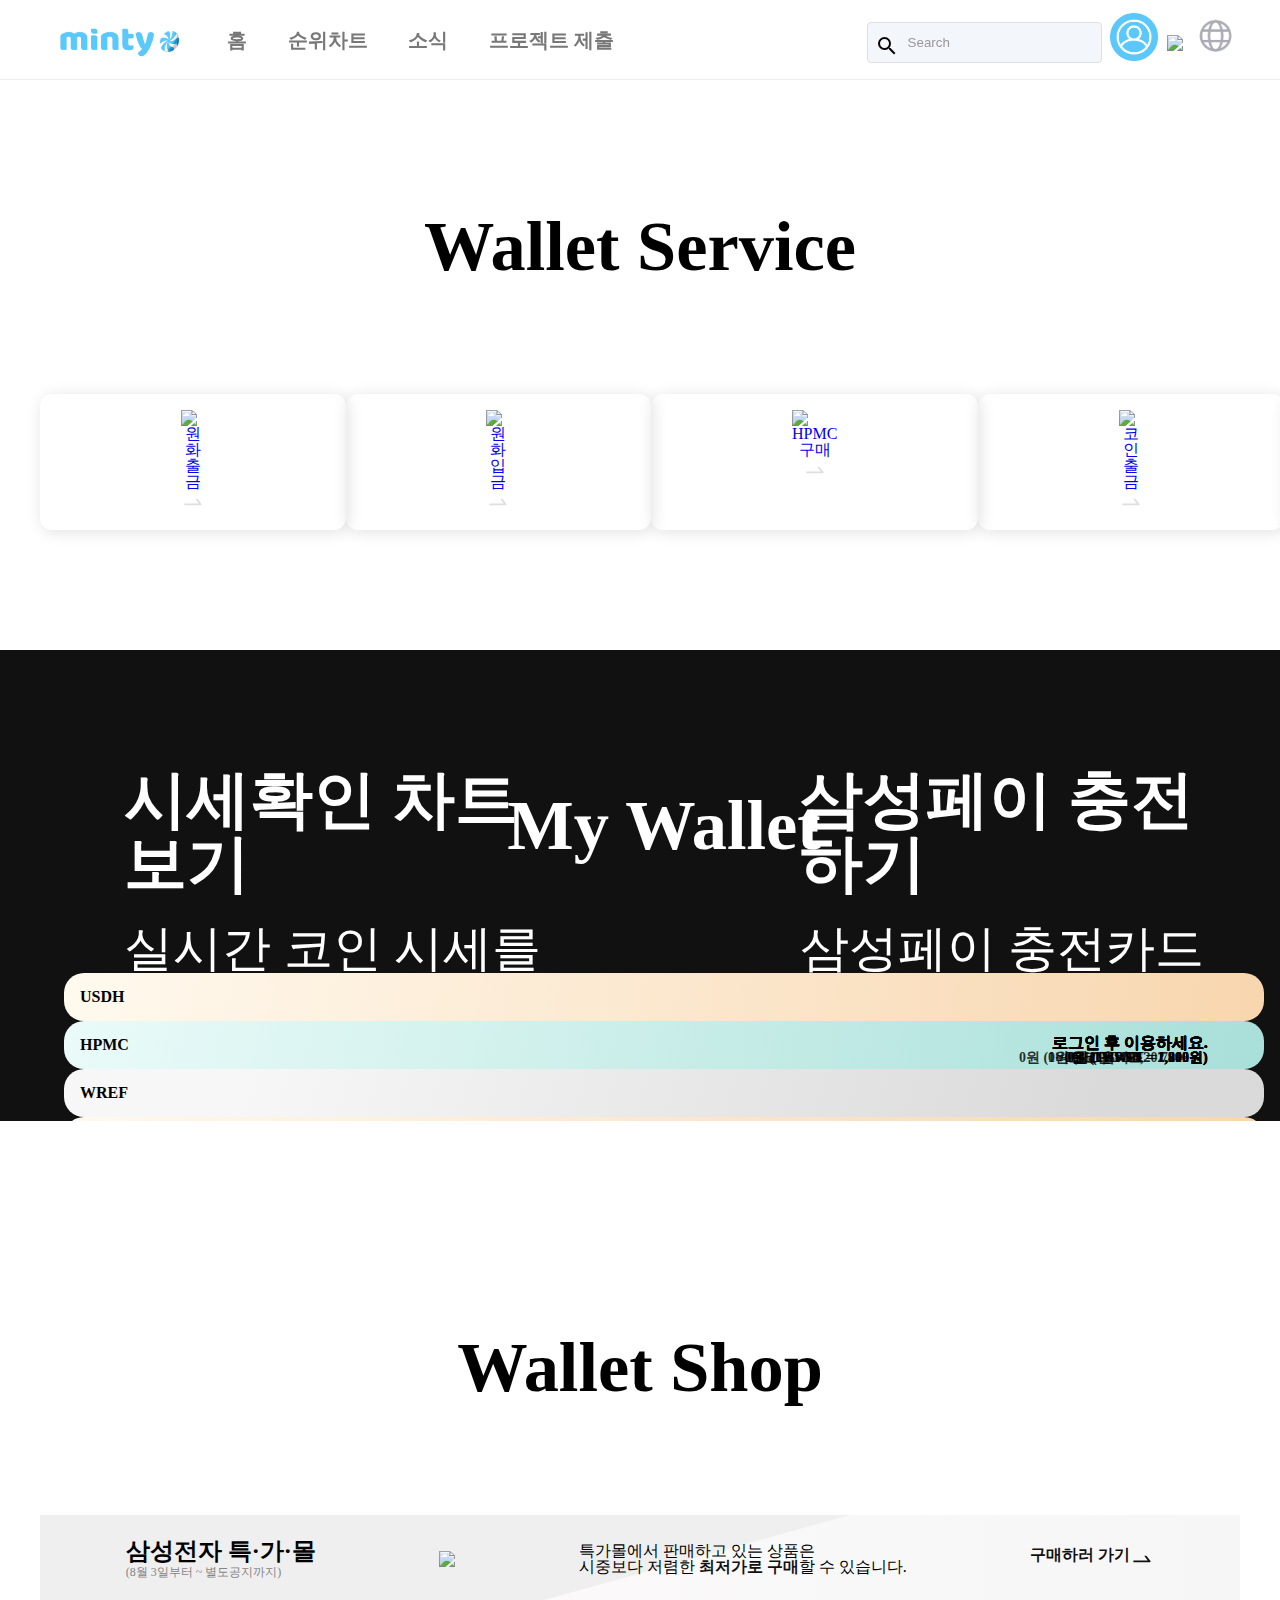
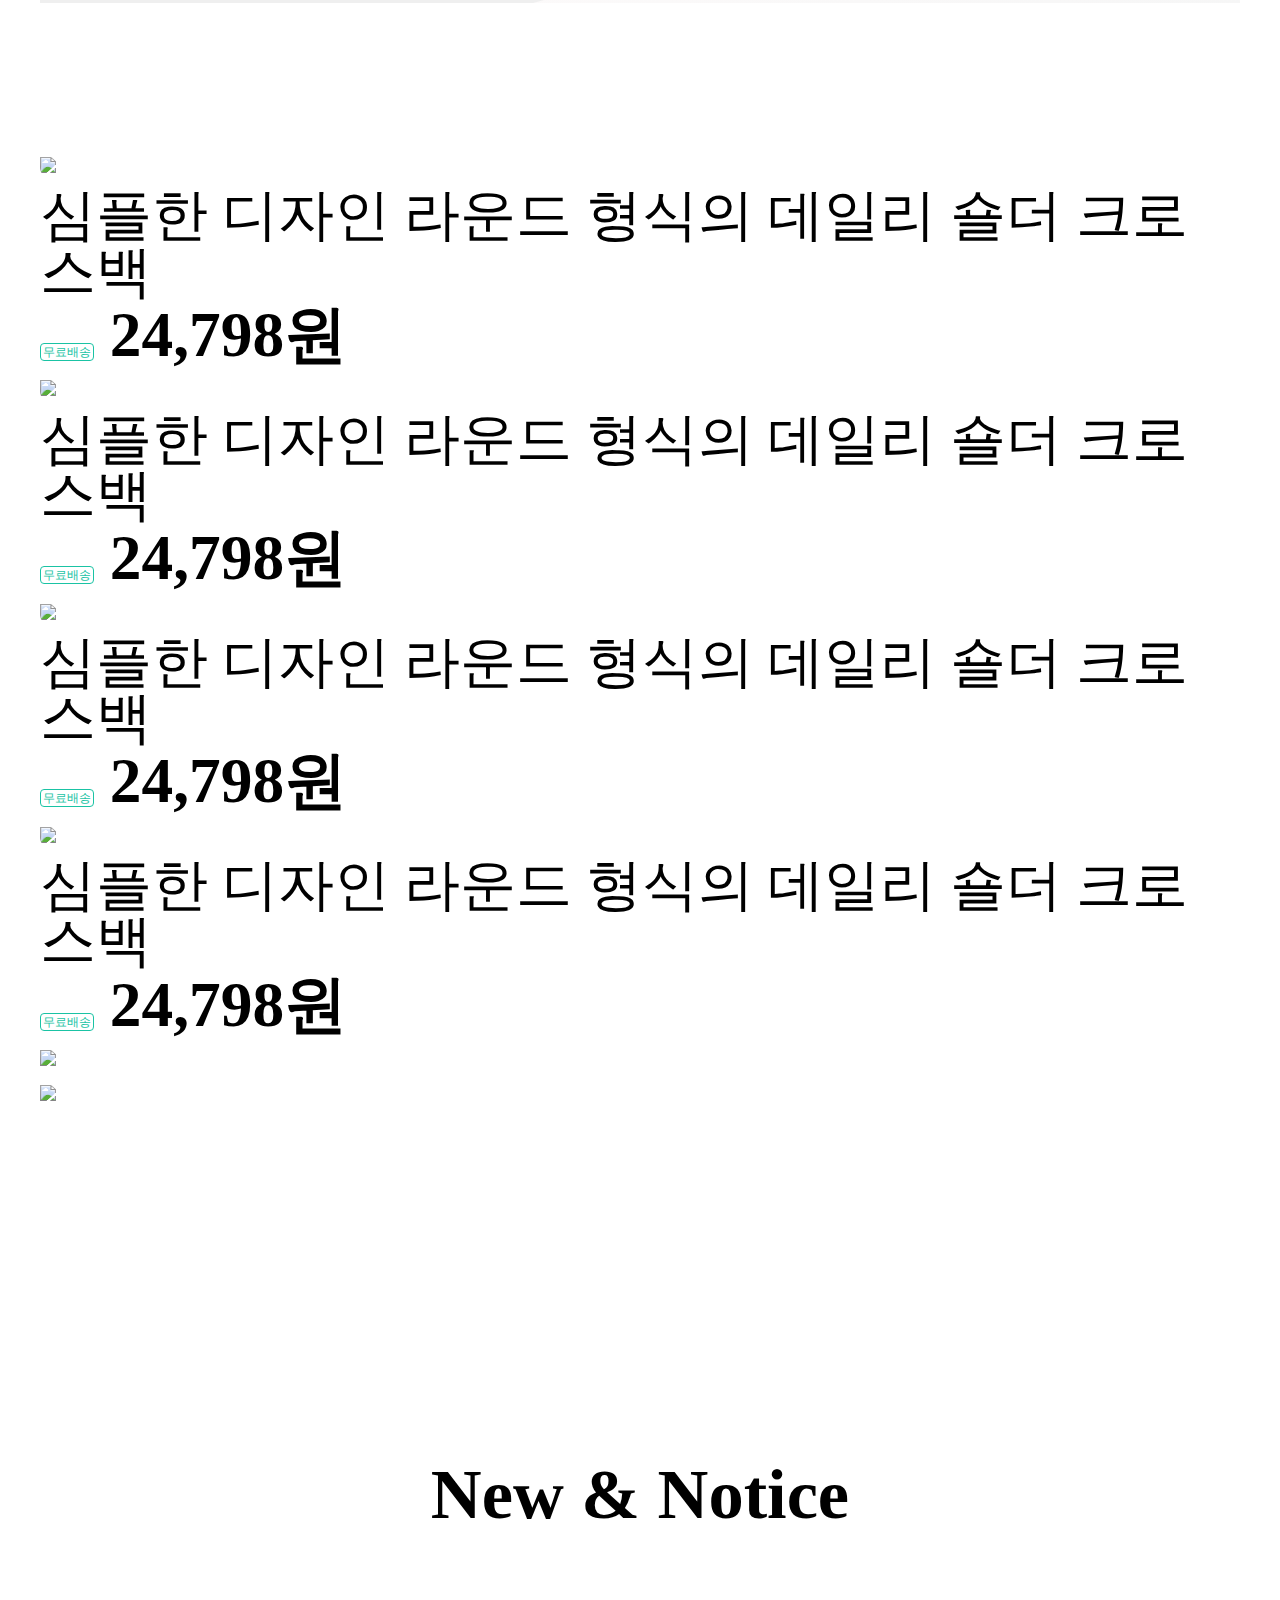
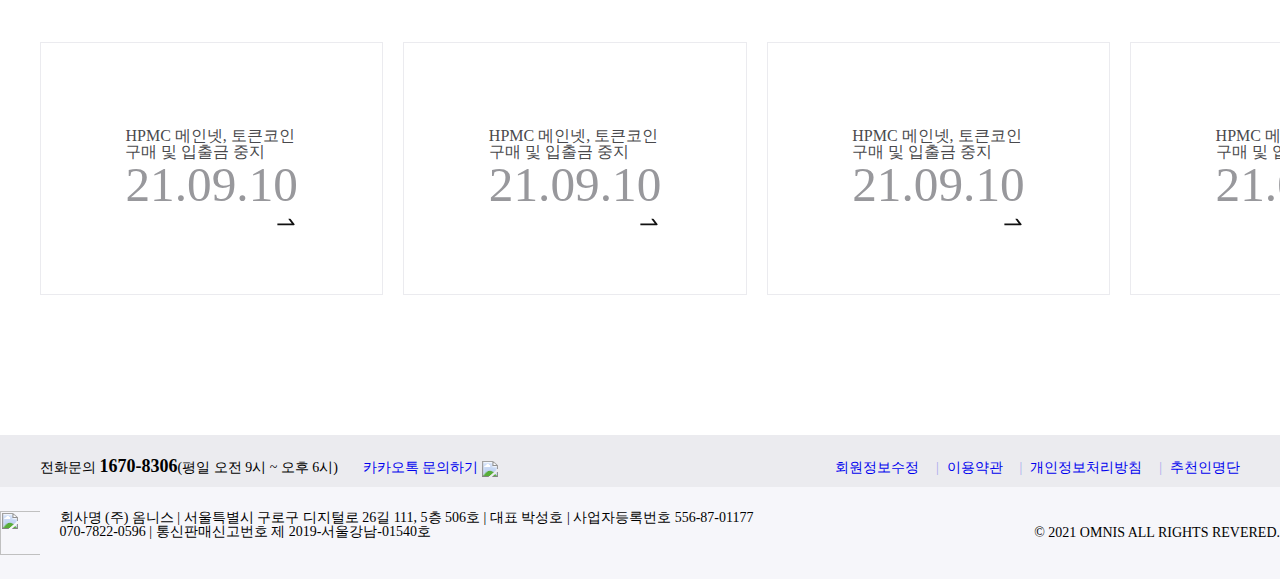
==== commit fd2e8736: "0610" ====
--- a/index.html
+++ b/index.html
@@ -20,7 +20,7 @@
     <link href="https://fonts.googleapis.com/css2?family=Noto+Sans+KR:wght@400;500;700;900&display=swap"
         rel="stylesheet">
 
-  
+
     <script defer type="text/javascript" src="./js/main.js"></script>
 
     <!--Google Material Icons-->
@@ -59,88 +59,36 @@
                 </a>
 
             </div> <!-- end user-input -->
-           
+
             <div class="menu-list">
                 <ul>
                     <li class="mu-sub">
                         <a href="./bill/bill_apply.html">공과금납부</a>
-                        <ul class="mu-sub-list">
-                            <li><a href="./bill/point_charge.html">포인트충전</a></li>
-                            <li><a href="./bill/coin_buy.html">간편구매</a></li>
-                            <li><a href="./bill/bill_apply.html">납부신청</a></li>
-                            <li><a href="./bill/bill_his.html">납부내역</a></li>
-                        </ul>
+                       
                     </li>
                     <li class="mu-sub">
                         <a href="./coin/coin_deposit.html">코인서비스</a>
-                        <ul class="mu-sub-list">
-                            <li><a href="./coin/coin_deposit.html">코인입금</a></li>
-                            <li><a href="./coin/coin_withdraw.html">코인출금</a></li>
-                            <li><a href="./coin/coin_swap.html">코인전환</a></li>
-                            <li><a href="./coin/coin_staking.html">스테이킹</a></li>
-                            <li><a href="./coin/coin_payment.html">대금결제</a></li>
-                        </ul>
+                        
                     </li>
                     <li class="mu-sub">
                         <a href="./point/point_withdraw.html">원화서비스</a>
-                        <ul class="mu-sub-list">
-                            <li><a href="./point/point_withdraw.html">원화출금</a></li>
-                            <li><a href="./point/point_charge.html">원화입금</a></li>
-                            <li><a href="./point/samsungpay_charge.html">삼성페이 충전</a></li>
-                        </ul>
+                       
                     </li>
                     <li class="mu-sub">
                         <a href="./shop/product_list.html">쇼핑몰</a>
-                        <ul class="mu-sub-list shop">
-                            <li><a href="./shop/product_list.html">전체상품</a></li>
-                            <li><a href="./shop/product_list.html">삼성전자 특가</a></li>
-                            <li><a href="./shop/product_list.html">패션의류</a></li>
-                            <li><a href="./shop/product_list.html">패션잡화</a></li>
-                            <li><a href="./shop/product_list.html">화장품/미용</a></li>
-                            <li><a href="./shop/product_list.html">디지털/가전</a></li>
-                            <li><a href="./shop/product_list.html">가구/인테리어</a></li>
-                            <li><a href="./shop/product_list.html">출산/육아</a></li>
-                            <li><a href="./shop/product_list.html">식품</a></li>
-                            <li><a href="./shop/product_list.html">스포츠/레저</a></li>
-                            <li><a href="./shop/product_list.html">생활/건강</a></li>
-                            <li><a href="./shop/product_list.html">여행/문화</a></li>
-                        </ul>
+                       
                     </li>
                     <li class="mu-sub">
                         <a href="./trans_history/coin_withdraw_his.html">거래내역</a>
-                        <ul class="mu-sub-list trans-his">
-                            <li class="dep-2"><a href="./trans_history/coin_withdraw_his.html">입출금내역</a></li>
-                            <li><a href="./trans_history/coin_withdraw_his.html">코인 출금내역</a></li>
-                            <li><a href="./trans_history/point_withdraw_his.html">원화 출금 내역</a></li>
-                            <li><a href="./trans_history/reward_his.html">리워드 입금 상세 내역</a></li>
-                            <li class="dep-2"><a href="./trans_history/coin_balance_his.html">결제내역</a></li>
-                            <li><a href="./trans_history/coin_balance_his.html">간편 거래 내역</a></li>
-                            <li><a href="./trans_history/payment_his.html">대금 결제 내역</a></li>
-                            <li><a href="./trans_history/product_payment_his.html">상품 결제 내역</a></li>
-                            <li class="dep-2"><a href="./trans_history/point_charge_his.html">포인트내역</a></li>
-                            <li><a href="./trans_history/point_charge_his.html">포인트 충전 내역</a></li>
-                            <li><a href="./trans_history/point_use_his.html">포인트 이용 내역</a></li>
-                            <li class="dep-2"><a href="./trans_history/coin_swap_his.html">코인전환내역</a></li>
-                            <li><a href="./trans_history/coin_swap_his.html">코인 전환 내역</a></li>
-                            <li><a href="./trans_history/staking_apply_his.html">스테이킹 신청내역</a></li>
-                            <li><a href="./trans_history/staking_reward_his.html">스테이킹 보상내역</a></li>
-                        </ul>
+                       
                     </li>
                     <li class="mu-sub">
                         <a href="./paid_mem/paid_mem_apply.html">가맹점회원</a>
-                        <ul class="mu-sub-list">
-                            <li><a href="./paid_mem/paid_mem_apply.html">가맹점회원신청</a></li>
-                            <li><a href="./paid_mem/paid_mem_history.html">가맹점회원 전환 수수료 납부내역</a></li>
-                        </ul>
+                        
                     </li>
                     <li class="mu-sub">
                         <a href="./mypage/member_info.html">마이페이지</a>
-                        <ul class="mu-sub-list">
-                            <li><a href="./mypage/member_info.html">회원정보 수정</a></li>
-                            <li><a href="./mypage/recommender_list.html">추천인명단</a></li>
-                            <li><a href="./mypage/notice_list.html">공지사항</a></li>
-                            <li><a href="./mypage/terms_conditions.html">이용약관</a></li>
-                        </ul>
+                       
                     </li>
                 </ul>
             </div> <!-- end menu-list -->
@@ -153,8 +101,8 @@
     </div><!-- end m-open-menu-->
 
     <section id="m-header">
-        <a href="./index.html" class="logo"><img src="./images/logo.png"></a>    
-        <ul >
+        <a href="./index.html" class="logo"><img src="./images/logo.png"></a>
+        <ul>
             <li>
                 <a href="javascript:void(0);" class="search-icon"><span class="material-icons">search</span></a>
             </li>
@@ -167,121 +115,61 @@
         </ul>
     </section>
 
-    <header id="main-header" >
+    <header id="main-header">
         <div class="main-mu-wrap">
-            <div class="top-mu">  
-                <div class="container">
-                    <a href="javascript:void(0);" class="search-icon"><span class="material-icons">search</span>상품검색</a>
-                    <a href="./shop/cart_list.html"><span class="material-icons-outlined">shopping_cart</span>장바구니</a>
-                    <div class="lang-area">
-                        <a href="javascript:void(0);"><span class="material-icons">language</span>다국어</a>
-                        <div class="lang-list">
-                            <ul>
-                                <li class="on">
-                                    KOR
-                                </li>
-                                <li>
-                                    ENG
-                                </li>
-                                <li>
-                                    CHN
-                                </li>
-                            </ul>
-                        </div> <!-- end lang-select -->
-                    </div>
-                        <a href="./signup_agree.html">회원가입</a>
-                        <a href="./login.html" class="login-btn">로그인</a>
-                
-                </div>  <!--container-->
-            </div><!--top-mu-->
             <div class="container">
                 <div class="mu-wrap">
-                    <a href="javascript:void(0);" class="logo"><img src="./images/logo.png"></a>
-                    <nav class="main-mu">
+                    <nav class="left-mu">
                         <ul>
                             <li>
-                                <a href="./bill/bill_apply.html">공과금납부</a>
-                                <ul class="mu-sub-list">
-                                    <li><a href="./bill/point_charge.html">포인트충전</a></li>
-                                    <li><a href="./bill/coin_buy.html">간편구매</a></li>
-                                    <li><a href="./bill/bill_apply.html">납부신청</a></li>
-                                    <li><a href="./bill/bill_his.html">납부내역</a></li>
-                                </ul>
-                            </li>
-                            <li>
-                                <a href="./coin/coin_deposit.html">코인서비스</a>
-                                <ul class="mu-sub-list">
-                                    <li><a href="./coin/coin_deposit.html">코인입금</a></li>
-                                    <li><a href="./coin/coin_withdraw.html">코인출금</a></li>
-                                    <li><a href="./coin/coin_swap.html">코인전환</a></li>
-                                    <li><a href="./coin/coin_staking.html">스테이킹</a></li>
-                                </ul>
-                            </li>
-                            <li>
-                                <a href="./point/point_withdraw.html">원화서비스</a>
-                                <ul class="mu-sub-list">
-                                    <li><a href="./point/point_withdraw.html">원화출금</a></li>
-                                    <li><a href="./point/point_charge.html">원화입금</a></li>
-                                    <li><a href="./point/samsungpay_charge.html">삼성페이 충전</a></li>
-                                </ul>
-                            </li>
-                            <li>
-                                <a href="./shop/product_list.html">쇼핑몰</a>
-                                <ul class="mu-sub-list shop">
-                                    <li><a href="./shop/product_list.html">전체상품</a></li>
-                                    <li><a href="./shop/product_list.html">삼성전자 특가</a></li>
-                                    <li><a href="./shop/product_list.html">패션의류</a></li>
-                                    <li><a href="./shop/product_list.html">패션잡화</a></li>
-                                    <li><a href="./shop/product_list.html">화장품/미용</a></li>
-                                    <li><a href="./shop/product_list.html">디지털/가전</a></li>
-                                    <li><a href="./shop/product_list.html">가구/인테리어</a></li>
-                                    <li><a href="./shop/product_list.html">출산/육아</a></li>
-                                    <li><a href="./shop/product_list.html">식품</a></li>
-                                    <li><a href="./shop/product_list.html">스포츠/레저</a></li>
-                                    <li><a href="./shop/product_list.html">생활/건강</a></li>
-                                    <li><a href="./shop/product_list.html">여행/문화</a></li>
-                                </ul>
-                            </li>
-                            <li>
-                                <a href="./trans_history/coin_withdraw_his.html">거래내역</a>
-                                <ul class="mu-sub-list trans-his">
-                                    <li class="dep-2"><a href="./trans_history/coin_withdraw_his.html">입출금내역</a></li>
-                                    <li><a href="./trans_history/coin_withdraw_his.html">코인 출금내역</a></li>
-                                    <li><a href="./trans_history/point_withdraw_his.html">원화 출금 내역</a></li>
-                                    <li><a href="./trans_history/reward_his.html">리워드 입금 상세 내역</a></li>
-                                    <li class="dep-2"><a href="./trans_history/coin_balance_his.html">결제내역</a></li>
-                                    <li><a href="./trans_history/coin_balance_his.html">간편 거래 내역</a></li>
-                                    <li><a href="./trans_history/payment_his.html">대금 결제 내역</a></li>
-                                    <li><a href="./trans_history/product_payment_his.html">상품 결제 내역</a></li>
-                                    <li class="dep-2"><a href="./trans_history/point_charge_his.html">포인트내역</a></li>
-                                    <li><a href="./trans_history/point_charge_his.html">포인트 충전 내역</a></li>
-                                    <li><a href="./trans_history/point_use_his.html">포인트 이용 내역</a></li>
-                                    <li class="dep-2"><a href="./trans_history/coin_swap_his.html">코인전환내역</a></li>
-                                    <li><a href="./trans_history/coin_swap_his.html">코인 전환 내역</a></li>
-                                    <li><a href="./trans_history/staking_apply_his.html">스테이킹 신청내역</a></li>
-                                    <li><a href="./trans_history/staking_reward_his.html">스테이킹 보상내역</a></li>
-                                </ul>
-                            </li>
-                            <li>
-                                <a href="./paid_mem/paid_mem_apply.html">가맹점회원</a>
-                                <ul class="mu-sub-list">
-                                    <li><a href="./paid_mem/paid_mem_apply.html">가맹점회원신청</a></li>
-                                    <li><a href="./paid_mem/paid_mem_history.html">가맹점회원 전환 수수료 납부내역</a></li>
-                                </ul>
-                            </li>
-                            <li>
-                                <a href="./mypage/member_info.html">마이페이지</a>
-                                <ul class="mu-sub-list">
-                                    <li><a href="./mypage/member_info.html">회원정보 수정</a></li>
-                                    <li><a href="./mypage/recommender_list.html">추천인명단</a></li>
-                                    <li><a href="./mypage/notice_list.html">공지사항</a></li>
-                                    <li><a href="./mypage/terms_conditions.html">이용약관</a></li>
-                                </ul>
+                                <a href="javascript:void(0);" class="logo"><img src="./images/logo.png" width="130px"></a>
+                            </li>
+                            <li>
+                                <a href="javascript:void(0)">홈</a>
+                           
+                            </li>
+                            <li>
+                                <a href="javascript:void(0)">순위차트</a>
+                             
+                            </li>
+                            <li>
+                                <a href="javascript:void(0)">소식</a>
+                                
+                            </li>
+                            <li>
+                                <a href="javascript:void(0)">프로젝트 제출</a>
+                               
                             </li>
                         </ul>
-                    </nav><!--main-mu-->
-                </div><!--mu-wrap-->
-            </div><!--container-->
+                    </nav>
+                    <nav class="right-mu">
+                        <ul>
+                            <li>
+                                <div class="search-box">
+                                    <span class="material-icons">search</span>
+                                    <input type="text" placeholder="Search">
+                                </div>
+                               
+                            </li>
+                            <li>
+                                <a href="javascript:void(0)"><img src="./images/unauth-avatar.png" width="48px"></a>
+                           
+                            </li>
+                            <li>
+                                <a href="javascript:void(0)"><img src="./images/setting.png"width="40px"></a>
+                             
+                            </li>
+                            <li>
+                                <a href="javascript:void(0)"><img src="./images/language.PNG" width="48px"></a>
+                                
+                            </li>
+                        </ul>
+                    </nav>
+                    <!--main-mu-->
+                </div>
+                <!--mu-wrap-->
+            </div>
+            <!--container-->
             <div class="sub-bg">
             </div>
         </div>
@@ -289,111 +177,100 @@
 
     <div class="modal" id="popup-modal" style="display: none;">
         <div class="modal-ct">
-            
+
             <div class="head">
                 <button type="button" class="close-btn">
                     <span class="material-icons">
-                    close
+                        close
                     </span>
                 </button>
 
             </div>
-            <div class="contents scroll-area" >
+            <div class="contents scroll-area">
                 <img src="./images/popup-img.jpg">
             </div>
-            
-            
-            <div class="footer">   
+
+
+            <div class="footer">
                 <input type="checkbox" name="" value="오늘 하루 보지 않기">
                 <label>오늘 하루 보지 않기</label>
             </div>
         </div>
-    </div><!--change-account-modal-->
-    
-    <div id="main-search">
-        <div class="search-area">
-            <div class="search-inp">
-                <input type="text" placeholder="상품을 검색하세요.">
-                <span class="material-icons">search</span>
-            </div>
-        </div>
     </div>
+    <!--change-account-modal-->
+
+
 
     <div id="main-content">
-        <section class="main-visual">
-            <div class="container">
-                <h1>코인으로 공과금을 납부하세요</h1>
-                <p>간편한 공과금 납부, 지금 바로 신청하세요.</p>
-                <button class="btn">납부신청 바로가기 
-                    <svg xmlns="http://www.w3.org/2000/svg" width="24" height="24" fill="none" viewBox="0 0 24 24">
-                    <path fill="#fff" d="M20.463 13.973L16.62 9.098a.75.75 0 00-.588-.286h-1.518a.188.188 0 00-.148.305l3.382 4.29H3.563a.188.188 0 00-.188.187V15c0 .103.084.188.188.188h16.31a.75.75 0 00.59-1.215z"></path>
-                    </svg>
-                </button>
-            </div>
-        </section><!--main-visual-->
 
         <section class="sec-01">
-            
+
             <h1 class="main-tit">Wallet Service</h1>
             <div class="container">
                 <a href="./point/point_withdraw.html">
                     <img src="/images/ic_main_1.svg">원화출금
                     <svg xmlns="http://www.w3.org/2000/svg" width="24" height="24" fill="none" viewBox="0 0 24 24">
-                        <path fill="#DEDEE3" d="M20.463 13.973L16.62 9.098a.75.75 0 00-.588-.286h-1.518a.188.188 0 00-.148.305l3.382 4.29H3.563a.188.188 0 00-.188.187V15c0 .103.084.188.188.188h16.31a.75.75 0 00.59-1.215z"/>
-                      </svg>
+                        <path fill="#DEDEE3"
+                            d="M20.463 13.973L16.62 9.098a.75.75 0 00-.588-.286h-1.518a.188.188 0 00-.148.305l3.382 4.29H3.563a.188.188 0 00-.188.187V15c0 .103.084.188.188.188h16.31a.75.75 0 00.59-1.215z" />
+                    </svg>
                 </a>
                 <a href="./point/point_charge.html">
                     <img src="/images/ic_main_2.svg">원화입금
                     <svg xmlns="http://www.w3.org/2000/svg" width="24" height="24" fill="none" viewBox="0 0 24 24">
-                        <path fill="#DEDEE3" d="M20.463 13.973L16.62 9.098a.75.75 0 00-.588-.286h-1.518a.188.188 0 00-.148.305l3.382 4.29H3.563a.188.188 0 00-.188.187V15c0 .103.084.188.188.188h16.31a.75.75 0 00.59-1.215z"/>
-                      </svg>
+                        <path fill="#DEDEE3"
+                            d="M20.463 13.973L16.62 9.098a.75.75 0 00-.588-.286h-1.518a.188.188 0 00-.148.305l3.382 4.29H3.563a.188.188 0 00-.188.187V15c0 .103.084.188.188.188h16.31a.75.75 0 00.59-1.215z" />
+                    </svg>
                 </a>
                 <a href="./coin/coin_buy.html">
                     <img src="/images/ic_main_3.svg">HPMC 구매
                     <svg xmlns="http://www.w3.org/2000/svg" width="24" height="24" fill="none" viewBox="0 0 24 24">
-                        <path fill="#DEDEE3" d="M20.463 13.973L16.62 9.098a.75.75 0 00-.588-.286h-1.518a.188.188 0 00-.148.305l3.382 4.29H3.563a.188.188 0 00-.188.187V15c0 .103.084.188.188.188h16.31a.75.75 0 00.59-1.215z"/>
-                      </svg>
+                        <path fill="#DEDEE3"
+                            d="M20.463 13.973L16.62 9.098a.75.75 0 00-.588-.286h-1.518a.188.188 0 00-.148.305l3.382 4.29H3.563a.188.188 0 00-.188.187V15c0 .103.084.188.188.188h16.31a.75.75 0 00.59-1.215z" />
+                    </svg>
                 </a>
                 <a href="./coin/coin_withdraw.html">
                     <img src="/images/ic_main_4.svg">코인출금
                     <svg xmlns="http://www.w3.org/2000/svg" width="24" height="24" fill="none" viewBox="0 0 24 24">
-                        <path fill="#DEDEE3" d="M20.463 13.973L16.62 9.098a.75.75 0 00-.588-.286h-1.518a.188.188 0 00-.148.305l3.382 4.29H3.563a.188.188 0 00-.188.187V15c0 .103.084.188.188.188h16.31a.75.75 0 00.59-1.215z"/>
-                      </svg>
+                        <path fill="#DEDEE3"
+                            d="M20.463 13.973L16.62 9.098a.75.75 0 00-.588-.286h-1.518a.188.188 0 00-.148.305l3.382 4.29H3.563a.188.188 0 00-.188.187V15c0 .103.084.188.188.188h16.31a.75.75 0 00.59-1.215z" />
+                    </svg>
                 </a>
                 <a href="./coin/coin_staking.html">
                     <img src="/images/ic_main_5.svg">스테이킹
                     <svg xmlns="http://www.w3.org/2000/svg" width="24" height="24" fill="none" viewBox="0 0 24 24">
-                        <path fill="#DEDEE3" d="M20.463 13.973L16.62 9.098a.75.75 0 00-.588-.286h-1.518a.188.188 0 00-.148.305l3.382 4.29H3.563a.188.188 0 00-.188.187V15c0 .103.084.188.188.188h16.31a.75.75 0 00.59-1.215z"/>
-                      </svg>
+                        <path fill="#DEDEE3"
+                            d="M20.463 13.973L16.62 9.098a.75.75 0 00-.588-.286h-1.518a.188.188 0 00-.148.305l3.382 4.29H3.563a.188.188 0 00-.188.187V15c0 .103.084.188.188.188h16.31a.75.75 0 00.59-1.215z" />
+                    </svg>
                 </a>
                 <a href="./coin/coin_swap.html">
                     <img src="/images/ic_main_6.svg">코인전환
                     <svg xmlns="http://www.w3.org/2000/svg" width="24" height="24" fill="none" viewBox="0 0 24 24">
-                        <path fill="#DEDEE3" d="M20.463 13.973L16.62 9.098a.75.75 0 00-.588-.286h-1.518a.188.188 0 00-.148.305l3.382 4.29H3.563a.188.188 0 00-.188.187V15c0 .103.084.188.188.188h16.31a.75.75 0 00.59-1.215z"/>
-                      </svg>
-                </a>
-        </div>
+                        <path fill="#DEDEE3"
+                            d="M20.463 13.973L16.62 9.098a.75.75 0 00-.588-.286h-1.518a.188.188 0 00-.148.305l3.382 4.29H3.563a.188.188 0 00-.188.187V15c0 .103.084.188.188.188h16.31a.75.75 0 00.59-1.215z" />
+                    </svg>
+                </a>
+            </div>
         </section><!-- end sec-01-->
 
         <section class="sec-02">
-            
-        <div class="container">
-            <div class="link-box">
-                <a class="link" href="javascript:void(0);">
-                    <h1>시세확인 차트보기</h1>
-                    <p>실시간 코인 시세를 확인할 수 있는 차트를 제공합니다.</p>
-                </a>
-                
-                <a class="link" href="javascript:void(0);">
-                    <h1>삼성페이 충전하기</h1>
-                    <p>삼성페이 충전카드를 발급받아 충전을 시작하세요.</p>
-                </a>
-            </div>
-            
-
-            <div class="wallet-cont">
-                <h1 class="main-tit">My Wallet </h1>
-                    
+
+            <div class="container">
+                <div class="link-box">
+                    <a class="link" href="javascript:void(0);">
+                        <h1>시세확인 차트보기</h1>
+                        <p>실시간 코인 시세를 확인할 수 있는 차트를 제공합니다.</p>
+                    </a>
+
+                    <a class="link" href="javascript:void(0);">
+                        <h1>삼성페이 충전하기</h1>
+                        <p>삼성페이 충전카드를 발급받아 충전을 시작하세요.</p>
+                    </a>
+                </div>
+
+
+                <div class="wallet-cont">
+                    <h1 class="main-tit">My Wallet </h1>
+
                     <div class="swiper-container">
                         <div class="swiper-wrapper">
                             <div class="swiper-slide usdh">
@@ -427,78 +304,87 @@
                                     <span>0원 (1HUAWEI = 1,440원)</span></p>
                             </div>
 
-                        </div><!--swiper-wrapper-->
+                        </div>
+                        <!--swiper-wrapper-->
                         <div class="swiper-pagination"></div>
                     </div><!-- swiper-container-->
-            </div><!-- wallet-cont-->
-        </div><!--container-->
-            
-            
+                </div><!-- wallet-cont-->
+            </div>
+            <!--container-->
+
+
         </section><!-- sec-02-->
         <section class="sec-03">
             <div class="container">
-           
+
                 <h1 class="main-tit">Wallet Shop</h1>
                 <section class="sam-cont">
-                    
+
                     <div class="txt">
                         <h1>삼성전자 특·가·몰</h1>
-                        <span>(8월 3일부터 ~ 별도공지까지)</span>   
+                        <span>(8월 3일부터 ~ 별도공지까지)</span>
                     </div>
                     <img src="images/main_samsung.png">
                     <p>특가몰에서 판매하고 있는 상품은 <br>
                         시중보다 저렴한 <em>최저가로 구매</em>할 수 있습니다.</p>
-    
-                    <a href="./shop/product_list.html" class="ic_go">구매하러 가기<svg xmlns="http://www.w3.org/2000/svg" width="24" height="24" fill="none" viewBox="0 0 24 24">
-                        <path fill="#111" d="M20.463 13.973L16.62 9.098a.75.75 0 00-.588-.286h-1.518a.188.188 0 00-.148.305l3.382 4.29H3.563a.188.188 0 00-.188.187V15c0 .103.084.188.188.188h16.31a.75.75 0 00.59-1.215z"/>
+
+                    <a href="./shop/product_list.html" class="ic_go">구매하러 가기<svg xmlns="http://www.w3.org/2000/svg"
+                            width="24" height="24" fill="none" viewBox="0 0 24 24">
+                            <path fill="#111"
+                                d="M20.463 13.973L16.62 9.098a.75.75 0 00-.588-.286h-1.518a.188.188 0 00-.148.305l3.382 4.29H3.563a.188.188 0 00-.188.187V15c0 .103.084.188.188.188h16.31a.75.75 0 00.59-1.215z" />
                         </svg></a>
                     <div class="diagonal"></div>
                 </section>
-    
+
                 <section class="shop-cont">
-                    
+
                     <div class="swiper-container">
                         <div class="swiper-wrapper">
-                        
+
                             <div class="swiper-slide">
                                 <div class="thum-img"><img src="images/main_thum_img.png"></div>
                                 <div>
-                                    <p class="prd_name">심플한 디자인 라운드 
-                                        형식의 데일리 숄더 
+                                    <p class="prd_name">심플한 디자인 라운드
+                                        형식의 데일리 숄더
                                         크로스백</p>
                                     <p class="prd_price"><span class="free_tag">무료배송</span> 24,798원</p>
                                 </div>
-                            </div><!--swiper-slide-->
+                            </div>
+                            <!--swiper-slide-->
                             <div class="swiper-slide">
                                 <div class="thum-img"><img src="images/main_thum_img.png"></div>
                                 <div>
-                                    <p class="prd_name">심플한 디자인 라운드 
-                                        형식의 데일리 숄더 
+                                    <p class="prd_name">심플한 디자인 라운드
+                                        형식의 데일리 숄더
                                         크로스백</p>
                                     <p class="prd_price"><span class="free_tag">무료배송</span> 24,798원</p>
                                 </div>
-                            </div><!--swiper-slide-->
+                            </div>
+                            <!--swiper-slide-->
                             <div class="swiper-slide">
                                 <div class="thum-img"><img src="images/main_thum_img.png"></div>
                                 <div>
-                                    <p class="prd_name">심플한 디자인 라운드 
-                                        형식의 데일리 숄더 
+                                    <p class="prd_name">심플한 디자인 라운드
+                                        형식의 데일리 숄더
                                         크로스백</p>
                                     <p class="prd_price"><span class="free_tag">무료배송</span> 24,798원</p>
                                 </div>
-                            </div><!--swiper-slide-->
+                            </div>
+                            <!--swiper-slide-->
                             <div class="swiper-slide">
                                 <div class="thum-img"><img src="images/main_thum_img.png"></div>
                                 <div>
-                                    <p class="prd_name">심플한 디자인 라운드 
-                                        형식의 데일리 숄더 
+                                    <p class="prd_name">심플한 디자인 라운드
+                                        형식의 데일리 숄더
                                         크로스백</p>
                                     <p class="prd_price"><span class="free_tag">무료배송</span> 24,798원</p>
                                 </div>
-                            </div><!--swiper-slide-->
-                           
-                        </div><!--swiper-wrapper-->
-                        
+                            </div>
+                            <!--swiper-slide-->
+
+                        </div>
+                        <!--swiper-wrapper-->
+
                         <div class="swiper-button-prev">
                             <img src="./images/swiper-prev.svg">
                         </div>
@@ -507,12 +393,14 @@
                         </div>
 
                         <div class="swiper-pagination"></div>
-                        </div><!-- swiper-container-->
-                        
-                    </section><!--shop-cont-->
-    
-                    
-            </div><!--end container-->   
+                    </div><!-- swiper-container-->
+
+                </section>
+                <!--shop-cont-->
+
+
+            </div>
+            <!--end container-->
         </section>
 
         <section class="sec-04">
@@ -522,33 +410,42 @@
                 <ul>
                     <li>
                         <p>HPMC 메인넷, 토큰코인 구매 및 입출금 중지</p> <span>21.09.10</span>
-                        <a href="./mypage/notice_view.html" class="ic_go"><svg xmlns="http://www.w3.org/2000/svg" width="24" height="24" fill="none" viewBox="0 0 24 24">
-                            <path fill="#111" d="M20.463 13.973L16.62 9.098a.75.75 0 00-.588-.286h-1.518a.188.188 0 00-.148.305l3.382 4.29H3.563a.188.188 0 00-.188.187V15c0 .103.084.188.188.188h16.31a.75.75 0 00.59-1.215z"/>
+                        <a href="./mypage/notice_view.html" class="ic_go"><svg xmlns="http://www.w3.org/2000/svg"
+                                width="24" height="24" fill="none" viewBox="0 0 24 24">
+                                <path fill="#111"
+                                    d="M20.463 13.973L16.62 9.098a.75.75 0 00-.588-.286h-1.518a.188.188 0 00-.148.305l3.382 4.29H3.563a.188.188 0 00-.188.187V15c0 .103.084.188.188.188h16.31a.75.75 0 00.59-1.215z" />
                             </svg></a>
                     </li>
                     <li>
                         <p>HPMC 메인넷, 토큰코인 구매 및 입출금 중지</p> <span>21.09.10</span>
-                        <a href="./mypage/notice_view.html" class="ic_go"><svg xmlns="http://www.w3.org/2000/svg" width="24" height="24" fill="none" viewBox="0 0 24 24">
-                            <path fill="#111" d="M20.463 13.973L16.62 9.098a.75.75 0 00-.588-.286h-1.518a.188.188 0 00-.148.305l3.382 4.29H3.563a.188.188 0 00-.188.187V15c0 .103.084.188.188.188h16.31a.75.75 0 00.59-1.215z"/>
+                        <a href="./mypage/notice_view.html" class="ic_go"><svg xmlns="http://www.w3.org/2000/svg"
+                                width="24" height="24" fill="none" viewBox="0 0 24 24">
+                                <path fill="#111"
+                                    d="M20.463 13.973L16.62 9.098a.75.75 0 00-.588-.286h-1.518a.188.188 0 00-.148.305l3.382 4.29H3.563a.188.188 0 00-.188.187V15c0 .103.084.188.188.188h16.31a.75.75 0 00.59-1.215z" />
                             </svg></a>
                     </li>
                     <li>
                         <p>HPMC 메인넷, 토큰코인 구매 및 입출금 중지</p> <span>21.09.10</span>
-                        <a href="./mypage/notice_view.html" class="ic_go"><svg xmlns="http://www.w3.org/2000/svg" width="24" height="24" fill="none" viewBox="0 0 24 24">
-                            <path fill="#111" d="M20.463 13.973L16.62 9.098a.75.75 0 00-.588-.286h-1.518a.188.188 0 00-.148.305l3.382 4.29H3.563a.188.188 0 00-.188.187V15c0 .103.084.188.188.188h16.31a.75.75 0 00.59-1.215z"/>
+                        <a href="./mypage/notice_view.html" class="ic_go"><svg xmlns="http://www.w3.org/2000/svg"
+                                width="24" height="24" fill="none" viewBox="0 0 24 24">
+                                <path fill="#111"
+                                    d="M20.463 13.973L16.62 9.098a.75.75 0 00-.588-.286h-1.518a.188.188 0 00-.148.305l3.382 4.29H3.563a.188.188 0 00-.188.187V15c0 .103.084.188.188.188h16.31a.75.75 0 00.59-1.215z" />
                             </svg></a>
                     </li>
                     <li>
                         <p>HPMC 메인넷, 토큰코인 구매 및 입출금 중지</p> <span>21.09.10</span>
-                        <a href="./mypage/notice_view.html" class="ic_go"><svg xmlns="http://www.w3.org/2000/svg" width="24" height="24" fill="none" viewBox="0 0 24 24">
-                            <path fill="#111" d="M20.463 13.973L16.62 9.098a.75.75 0 00-.588-.286h-1.518a.188.188 0 00-.148.305l3.382 4.29H3.563a.188.188 0 00-.188.187V15c0 .103.084.188.188.188h16.31a.75.75 0 00.59-1.215z"/>
+                        <a href="./mypage/notice_view.html" class="ic_go"><svg xmlns="http://www.w3.org/2000/svg"
+                                width="24" height="24" fill="none" viewBox="0 0 24 24">
+                                <path fill="#111"
+                                    d="M20.463 13.973L16.62 9.098a.75.75 0 00-.588-.286h-1.518a.188.188 0 00-.148.305l3.382 4.29H3.563a.188.188 0 00-.188.187V15c0 .103.084.188.188.188h16.31a.75.75 0 00.59-1.215z" />
                             </svg></a>
                     </li>
                 </ul>
-            </div><!--end container-->   
+            </div>
+            <!--end container-->
         </section><!-- notice-cont-->
-        
-          
+
+
 
     </div><!-- end main-content-->
 
@@ -569,13 +466,13 @@
         </div>
         <div class="main-footer">
             <div class="container">
-                <div> 
+                <div>
                     <img src="./images/ft_logo.png">
                     <p>회사명 (주) 옴니스 | 서울특별시 구로구 디지털로 26길 111, 5층 506호 | 대표 박성호 | 사업자등록번호 556-87-01177 <br>
                         070-7822-0596 | 통신판매신고번호 제 2019-서울강남-01540호<br>
                     </p>
                 </div>
-                <p>© 2021 OMNIS ALL RIGHTS REVERED.</p> 
+                <p>© 2021 OMNIS ALL RIGHTS REVERED.</p>
             </div><!-- end container -->
         </div>
     </footer>
@@ -625,6 +522,6 @@
     // closePop.addEventListener("click", () =>{
     //     modalPop.style.display = "none";
     // });
-
 </script>
+
 </html>--- a/css/default.css
+++ b/css/default.css
@@ -23,6 +23,9 @@
 	font: inherit;
 	vertical-align: baseline;
 }
+a{
+    text-decoration: none;
+}
 /* HTML5 display-role reset for older browsers */
 article, aside, details, figcaption, figure, 
 footer, header, hgroup, menu, nav, section {
--- a/css/layout.css
+++ b/css/layout.css
@@ -4,11 +4,11 @@
     height: 72px;
 }
 .container{
-    width: 1180px;
+    padding: 0 40px;
     margin: 0 auto;
 }
 #main-content{
-    /* margin-top:126px; */
+    margin-top:126px;
 }
 footer{
     margin-top:4rem;
--- a/css/style.css
+++ b/css/style.css
@@ -7,35 +7,14 @@
     display: none;
 }
 #main-header {
-    background: rgba(0, 0, 0, 0.85);
-    border-bottom: 1px solid #68686C;
+    border-bottom: 1px solid #eee;
     z-index: 99;
     position: fixed;
     top:0;
-    height: 112px;
+    height: 80px;
 }
 #main-header .main-mu-wrap{
     position: relative;
-}
-.my-point{
-    display: flex;
-    justify-content: space-between;
-    border-right:1px solid #68686C;
-    border-left:1px solid #68686C;
-    padding:0px 10px;
-    align-items: center;
-}
-.my-point img{
-    vertical-align: middle;
-    padding-right:8px;
-}
-.my-point p{
-    font-weight: 700;
-    font-size: 15px;
-    color:#fff;
-}
-.my-point p span{
-    color:#A7A7AC;
 }
 #main-header .container{
     position: relative;
@@ -46,34 +25,49 @@
 }
 #main-header .logo{
     display: inline-block;
-    margin-right:2.4rem;
 }
 #main-header .logo img{
     vertical-align: middle;
 }
 #main-header .mu-wrap{
     display: flex;
+    height: 80px;
     justify-content: space-between;
     align-items: center;
 }
-#main-header .main-mu{
+#main-header .left-mu,
+#main-header .right-mu{
     display: inline-block;
 }
-#main-header .main-mu ul li{
+#main-header .left-mu ul li,
+#main-header .right-mu ul li{
+    vertical-align: middle;
     display:inline-block;
     position: relative;
     box-sizing: border-box;
 }
-#main-header .main-mu > ul > li > a {
-    height: 70px;
-    color: #fff;
+#main-header .left-mu > ul > li > a {
+    color: #787878;
     width:100%;
     display: block;
-    font-weight: 400;
-    font-size: 16px;
-    padding: 24px 0 24px;
+    font-weight: 600;
+    font-size: 20px;
+    padding: 8px 16px;
     text-align: right;
-    width: 140px;
+}
+#main-header .left-mu > ul > li > a.actvie{
+    color: #5ac8fa;
+}
+#main-header .right-mu ul li .search-box{
+    position: relative;
+}
+#main-header .right-mu ul li .search-box .material-icons{
+    position: absolute;
+    top:16px; left:8px;
+}
+#main-header .right-mu ul li .search-box input{
+    padding-left:40px;
+    background-color: #f3f6fb;
 }
 #main-header .main-mu > ul  li:hover > a{
     font-weight: 700;
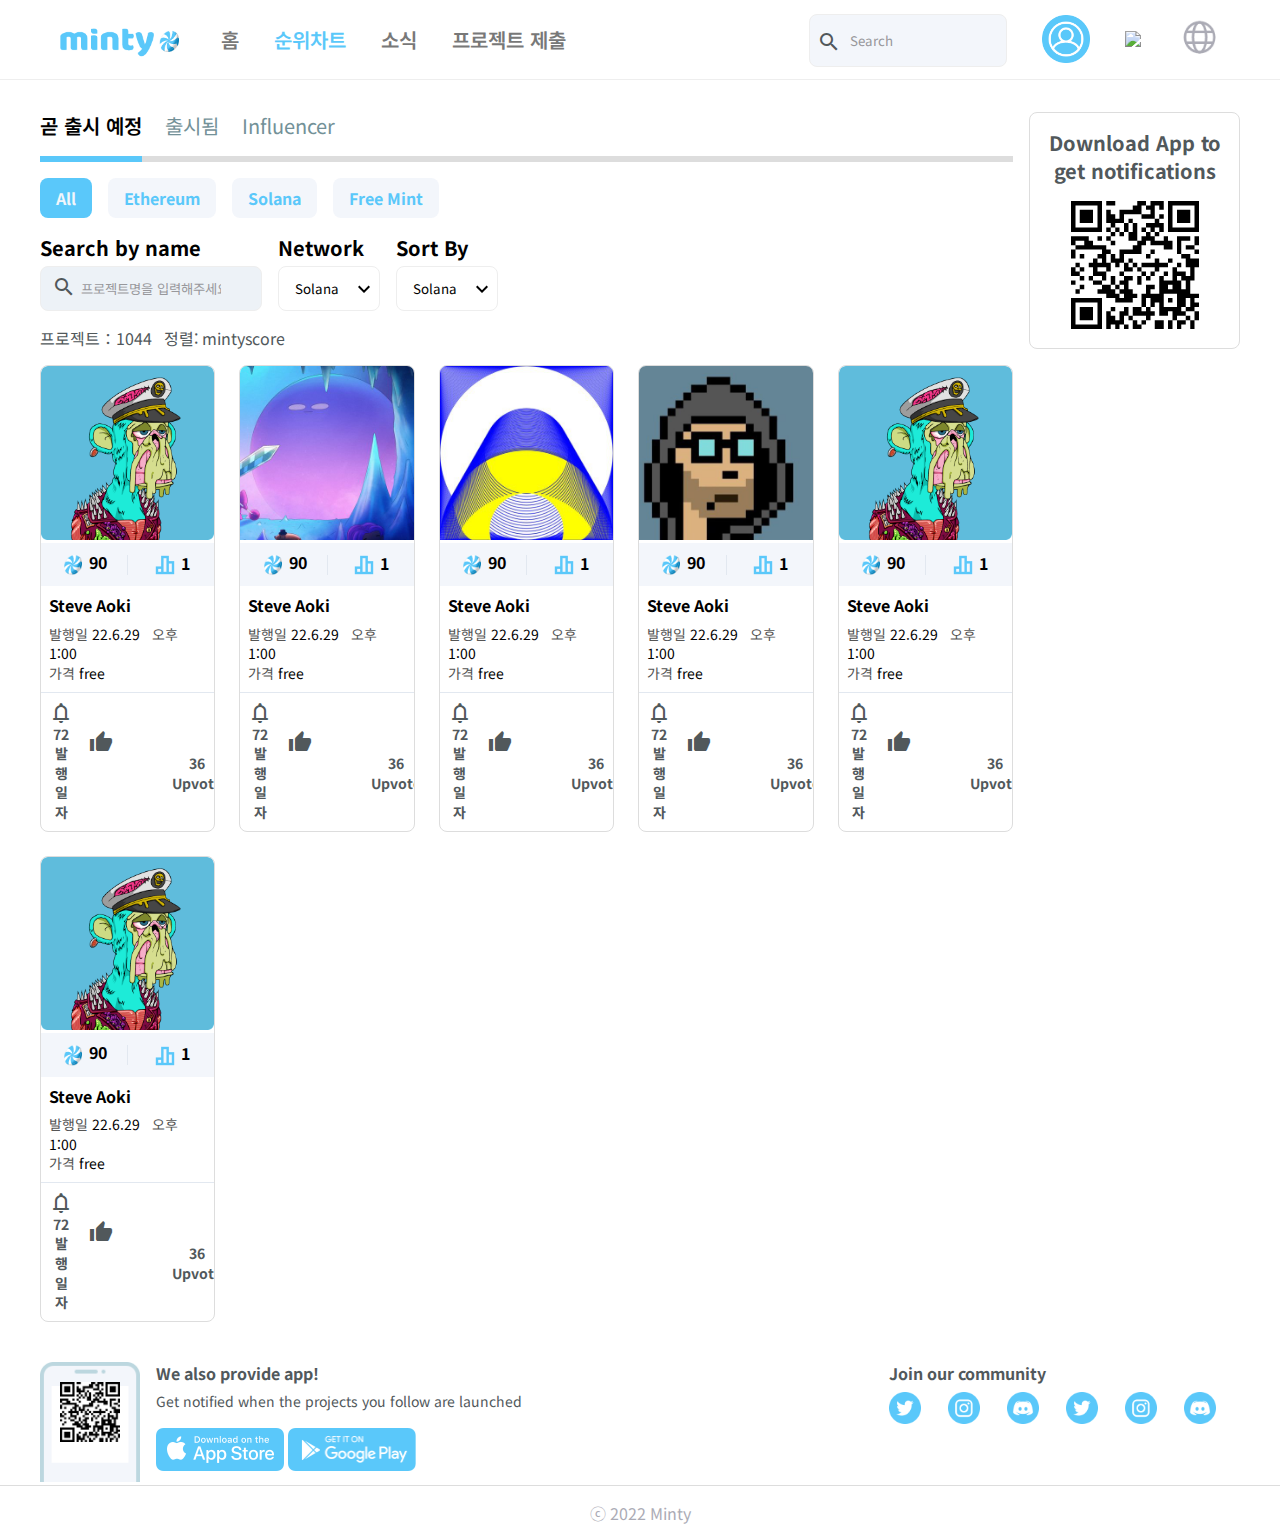
==== commit 143ecc89: "0616" ====
--- a/index.html
+++ b/index.html
@@ -21,10 +21,9 @@
         rel="stylesheet">
 
 
-    <script defer type="text/javascript" src="./js/main.js"></script>
-
     <!--Google Material Icons-->
     <link href="https://fonts.googleapis.com/css?family=Material+Icons|Material+Icons+Outlined" rel="stylesheet">
+    <link rel="stylesheet" href="https://fonts.googleapis.com/css2?family=Material+Symbols+Rounded" />
 
 </head>
 
@@ -32,87 +31,60 @@
 
 
     <div id="m-open-menu">
-        <div class="menu-container" style="left: 0px;">
-            <div class="user-area">
-                <div class="lang-select">
-                    <ul>
-                        <li class="on">
-                            <p>KOR</p>
-                        </li>
-                        <li>
-                            <p>ENG</p>
-                        </li>
-                        <li>
-                            <p>CHN</p>
-                        </li>
-                    </ul>
-                </div> <!-- end lang-select -->
-
-                <a class="close-btn" href="#">
-                    <span class="material-icons">close</span>
-                </a>
-                <a href="./login.html">
-                    로그인
-                </a>
-                <a href="./signup_agree.html">
-                    회원가입
-                </a>
-
-            </div> <!-- end user-input -->
-
+        <div class="menu-container">
+            <div class="btn-area">
+                <button type="button" class="close-btn">
+                    <span class="material-icons">
+                        close
+                    </span>
+                </button>
+
+            </div>
             <div class="menu-list">
                 <ul>
-                    <li class="mu-sub">
-                        <a href="./bill/bill_apply.html">공과금납부</a>
-                       
-                    </li>
-                    <li class="mu-sub">
-                        <a href="./coin/coin_deposit.html">코인서비스</a>
-                        
-                    </li>
-                    <li class="mu-sub">
-                        <a href="./point/point_withdraw.html">원화서비스</a>
-                       
-                    </li>
-                    <li class="mu-sub">
-                        <a href="./shop/product_list.html">쇼핑몰</a>
-                       
-                    </li>
-                    <li class="mu-sub">
-                        <a href="./trans_history/coin_withdraw_his.html">거래내역</a>
-                       
-                    </li>
-                    <li class="mu-sub">
-                        <a href="./paid_mem/paid_mem_apply.html">가맹점회원</a>
-                        
-                    </li>
-                    <li class="mu-sub">
-                        <a href="./mypage/member_info.html">마이페이지</a>
-                       
+                    <li>
+                        <a href="javascript:void(0)">홈</a>
+
+                    </li>
+                    <li class="active">
+                        <a href="javascript:void(0)">순위차트</a>
+
+                    </li>
+                    <li>
+                        <a href="javascript:void(0)">소식</a>
+
+                    </li>
+                    <li>
+                        <a href="javascript:void(0)">프로젝트 제출</a>
+
                     </li>
                 </ul>
             </div> <!-- end menu-list -->
 
-            <div class="cs-area ">
-                <p>고객센터 상담시간</p>
-                <h3>09 : 00 ~ 18 : 00</h3>
+            <div class="setting-area ">
+                <a href="javascript:void(0)"><img src="./images/setting.png" width="40px"> Setting</a>
             </div> <!-- end cs-area -->
         </div> <!-- end menu-container -->
     </div><!-- end m-open-menu-->
 
     <section id="m-header">
-        <a href="./index.html" class="logo"><img src="./images/logo.png"></a>
+        <a href="./index.html" class="logo"><img src="./images/logo.png" width="100px"></a>
         <ul>
             <li>
                 <a href="javascript:void(0);" class="search-icon"><span class="material-icons">search</span></a>
             </li>
             <li>
-                <a href="./shop/cart_list.html"><span class="material-icons-outlined">shopping_cart</span></a>
-            </li>
-            <li>
-                <a href="javascript:void(0);"><img class="menu-open" src="./images/ic_menu.svg"></a>
+                <a href="javascript:void(0);"><span class="material-icons menu-open ">
+                        menu
+                    </span></a>
             </li>
         </ul>
+        <div class="search-area">
+            <div class="inp-box">
+                <span class="material-icons">search</span>
+                <input type="text" placeholder="Search">
+            </div>
+        </div>
     </section>
 
     <header id="main-header">
@@ -122,23 +94,24 @@
                     <nav class="left-mu">
                         <ul>
                             <li>
-                                <a href="javascript:void(0);" class="logo"><img src="./images/logo.png" width="130px"></a>
+                                <a href="javascript:void(0);" class="logo"><img src="./images/logo.png"
+                                        width="130px"></a>
                             </li>
                             <li>
                                 <a href="javascript:void(0)">홈</a>
-                           
-                            </li>
-                            <li>
+
+                            </li>
+                            <li class="active">
                                 <a href="javascript:void(0)">순위차트</a>
-                             
+
                             </li>
                             <li>
                                 <a href="javascript:void(0)">소식</a>
-                                
+
                             </li>
                             <li>
                                 <a href="javascript:void(0)">프로젝트 제출</a>
-                               
+
                             </li>
                         </ul>
                     </nav>
@@ -149,18 +122,28 @@
                                     <span class="material-icons">search</span>
                                     <input type="text" placeholder="Search">
                                 </div>
-                               
-                            </li>
-                            <li>
-                                <a href="javascript:void(0)"><img src="./images/unauth-avatar.png" width="48px"></a>
-                           
-                            </li>
-                            <li>
-                                <a href="javascript:void(0)"><img src="./images/setting.png"width="40px"></a>
-                             
-                            </li>
-                            <li>
-                                <a href="javascript:void(0)"><img src="./images/language.PNG" width="48px"></a>
+
+                            </li>
+                            <li>
+                                <a href="javascript:void(0)" class="pop-open"><img src="./images/unauth-avatar.png"
+                                        width="48px"></a>
+
+                            </li>
+                            <li>
+                                <a href="javascript:void(0)"><img src="./images/setting.png" width="40px"></a>
+
+                            </li>
+                            <li>
+                                <a href="javascript:void(0)" class="lang-icon">
+                                    <img src="./images/language.PNG" width="48px">
+                                    <ul class="lang-list" id="lang-list">
+                                        <li>EN</li>
+                                        <li>繁中</li>
+                                        <li>简中</li>
+                                        <li>日本語</li>
+                                        <li class="active">한국어</li>
+                                    </ul>
+                                </a>
                                 
                             </li>
                         </ul>
@@ -175,7 +158,7 @@
         </div>
     </header> <!-- end main-header -->
 
-    <div class="modal" id="popup-modal" style="display: none;">
+    <div class="modal" id="popup-modal">
         <div class="modal-ct">
 
             <div class="head">
@@ -186,342 +169,430 @@
                 </button>
 
             </div>
-            <div class="contents scroll-area">
-                <img src="./images/popup-img.jpg">
-            </div>
-
-
-            <div class="footer">
-                <input type="checkbox" name="" value="오늘 하루 보지 않기">
-                <label>오늘 하루 보지 않기</label>
-            </div>
+            <div class="contents ">
+                <button>로그인</button>
+                <p>로그인을 클릭하면 이용 약관 및 개인정보보호정책에 동의함을 의미합니다. 첫 로그인 시, 신규 계정 생성을 도와드립니다.</p>
+            </div>
+
+
         </div>
     </div>
-    <!--change-account-modal-->
-
-
-
-    <div id="main-content">
-
-        <section class="sec-01">
-
-            <h1 class="main-tit">Wallet Service</h1>
-            <div class="container">
-                <a href="./point/point_withdraw.html">
-                    <img src="/images/ic_main_1.svg">원화출금
-                    <svg xmlns="http://www.w3.org/2000/svg" width="24" height="24" fill="none" viewBox="0 0 24 24">
-                        <path fill="#DEDEE3"
-                            d="M20.463 13.973L16.62 9.098a.75.75 0 00-.588-.286h-1.518a.188.188 0 00-.148.305l3.382 4.29H3.563a.188.188 0 00-.188.187V15c0 .103.084.188.188.188h16.31a.75.75 0 00.59-1.215z" />
-                    </svg>
-                </a>
-                <a href="./point/point_charge.html">
-                    <img src="/images/ic_main_2.svg">원화입금
-                    <svg xmlns="http://www.w3.org/2000/svg" width="24" height="24" fill="none" viewBox="0 0 24 24">
-                        <path fill="#DEDEE3"
-                            d="M20.463 13.973L16.62 9.098a.75.75 0 00-.588-.286h-1.518a.188.188 0 00-.148.305l3.382 4.29H3.563a.188.188 0 00-.188.187V15c0 .103.084.188.188.188h16.31a.75.75 0 00.59-1.215z" />
-                    </svg>
-                </a>
-                <a href="./coin/coin_buy.html">
-                    <img src="/images/ic_main_3.svg">HPMC 구매
-                    <svg xmlns="http://www.w3.org/2000/svg" width="24" height="24" fill="none" viewBox="0 0 24 24">
-                        <path fill="#DEDEE3"
-                            d="M20.463 13.973L16.62 9.098a.75.75 0 00-.588-.286h-1.518a.188.188 0 00-.148.305l3.382 4.29H3.563a.188.188 0 00-.188.187V15c0 .103.084.188.188.188h16.31a.75.75 0 00.59-1.215z" />
-                    </svg>
-                </a>
-                <a href="./coin/coin_withdraw.html">
-                    <img src="/images/ic_main_4.svg">코인출금
-                    <svg xmlns="http://www.w3.org/2000/svg" width="24" height="24" fill="none" viewBox="0 0 24 24">
-                        <path fill="#DEDEE3"
-                            d="M20.463 13.973L16.62 9.098a.75.75 0 00-.588-.286h-1.518a.188.188 0 00-.148.305l3.382 4.29H3.563a.188.188 0 00-.188.187V15c0 .103.084.188.188.188h16.31a.75.75 0 00.59-1.215z" />
-                    </svg>
-                </a>
-                <a href="./coin/coin_staking.html">
-                    <img src="/images/ic_main_5.svg">스테이킹
-                    <svg xmlns="http://www.w3.org/2000/svg" width="24" height="24" fill="none" viewBox="0 0 24 24">
-                        <path fill="#DEDEE3"
-                            d="M20.463 13.973L16.62 9.098a.75.75 0 00-.588-.286h-1.518a.188.188 0 00-.148.305l3.382 4.29H3.563a.188.188 0 00-.188.187V15c0 .103.084.188.188.188h16.31a.75.75 0 00.59-1.215z" />
-                    </svg>
-                </a>
-                <a href="./coin/coin_swap.html">
-                    <img src="/images/ic_main_6.svg">코인전환
-                    <svg xmlns="http://www.w3.org/2000/svg" width="24" height="24" fill="none" viewBox="0 0 24 24">
-                        <path fill="#DEDEE3"
-                            d="M20.463 13.973L16.62 9.098a.75.75 0 00-.588-.286h-1.518a.188.188 0 00-.148.305l3.382 4.29H3.563a.188.188 0 00-.188.187V15c0 .103.084.188.188.188h16.31a.75.75 0 00.59-1.215z" />
-                    </svg>
-                </a>
-            </div>
-        </section><!-- end sec-01-->
-
-        <section class="sec-02">
-
-            <div class="container">
-                <div class="link-box">
-                    <a class="link" href="javascript:void(0);">
-                        <h1>시세확인 차트보기</h1>
-                        <p>실시간 코인 시세를 확인할 수 있는 차트를 제공합니다.</p>
-                    </a>
-
-                    <a class="link" href="javascript:void(0);">
-                        <h1>삼성페이 충전하기</h1>
-                        <p>삼성페이 충전카드를 발급받아 충전을 시작하세요.</p>
-                    </a>
+    <!--popup-modal-->
+
+
+
+    <div id="chart-content">
+        <div class="container">
+            <section class="flex-wrap">
+                <div class="left-cont">
+                    <ul class="tab">
+                        <li class="active"><a href="#">곧 출시 예정</a></li>
+                        <li><a href="#">출시됨</a></li>
+                        <li><a href="#">Influencer</a></li>
+                    </ul>
+
+                    <div class="chips">
+                        <button class="active">All</button>
+                        <button>Ethereum</button>
+                        <button>Solana</button>
+                        <button>Free Mint</button>
+                    </div>
+                    <div class="search-area">
+                        <div class="search-box inp-box">
+                            <h1>Search by name</h1>
+                            <input type="text" placeholder="프로젝트명을 입력해주세요.">
+                            <span class="material-icons">search</span>
+                        </div>
+                        <div class="inp-box">
+                            <h1>Network</h1>
+                            <select name="network" id="network">
+                                <option value="solana">Solana</option>
+                                <option value="solana">Solana</option>
+                                <option value="solana">Solana</option>
+                                <option value="solana">Solana</option>
+                            </select>
+                        </div>
+                        <div class="sort-box inp-box">
+                            <h1>Sort By</h1>
+                            <div>
+                                <select name="network" id="network">
+                                    <option value="solana">Solana</option>
+                                    <option value="solana">Solana</option>
+                                    <option value="solana">Solana</option>
+                                    <option value="solana">Solana</option>
+                                </select>
+                            </div>
+
+                        </div>
+                    </div>
+
+                    <p class="project-num">프로젝트：1044 &nbsp; 정렬: mintyscore</p>
+                    <div class="item-list">
+                        <div class="item">
+                            <div class="item__01">
+                                <img src="./images/thum1.png">
+                            </div>
+                            <div class="item__02">
+                                <div class="left">
+                                    <img src="./images/small_logo_icon.png"> 90
+                                </div>
+                                <div class="divide"></div>
+                                <div class="right">
+                                   <img src="./images/ranking.png"> 1
+                                </div>
+                            </div>
+                            <div class="item__03">
+                                <h3 class="name"> Steve Aoki</h3>
+                                <p>발행일 <span>22.6.29</span> 오후 <span>1:00</span></p>
+                                <p>가격 <span>free</span></p>
+                            </div>
+                            <div class="item__04">
+                                <div class="notification-box">
+                                    <p>
+                                        <span class="material-symbols-rounded">
+                                            notifications
+                                        </span>
+                                        72
+                                    </p>
+                                    <p class="txt">발행일자</p>
+                                </div>
+                                <div class="divide"></div>
+                                <div class="like-box">
+                                    <p>
+                                        <span class="material-icons">
+                                            thumb_up_off_alt
+                                        </span>
+                                        36
+                                    </p>
+                                    <p class="txt">Upvote</p>
+                                </div>
+                            </div>
+                        </div>
+                        <div class="item">
+                            <div class="item__01">
+                                <img src="./images/thum2.png">
+                            </div>
+                            <div class="item__02">
+                                <div class="left">
+                                    <img src="./images/small_logo_icon.png"> 90
+                                </div>
+                                <div class="divide"></div>
+                                <div class="right">
+                                   <img src="./images/ranking.png"> 1
+                                </div>
+                            </div>
+                            <div class="item__03">
+                                <h3 class="name"> Steve Aoki</h3>
+                                <p>발행일 <span>22.6.29</span> 오후 <span>1:00</span></p>
+                                <p>가격 <span>free</span></p>
+                            </div>
+                            <div class="item__04">
+                                <div class="notification-box">
+                                    <p>
+                                        <span class="material-symbols-rounded">
+                                            notifications
+                                        </span>
+                                        72
+                                    </p>
+                                    <p class="txt">발행일자</p>
+                                </div>
+                                <div class="divide"></div>
+                                <div class="like-box">
+                                    <p>
+                                        <span class="material-icons">
+                                            thumb_up_off_alt
+                                        </span>
+                                        36
+                                    </p>
+                                    <p class="txt">Upvote</p>
+                                </div>
+                            </div>
+                        </div>
+                        <div class="item">
+                            <div class="item__01">
+                                <img src="./images/thum3.png">
+                            </div>
+                            <div class="item__02">
+                                <div class="left">
+                                    <img src="./images/small_logo_icon.png"> 90
+                                </div>
+                                <div class="divide"></div>
+                                <div class="right">
+                                   <img src="./images/ranking.png"> 1
+                                </div>
+                            </div>
+                            <div class="item__03">
+                                <h3 class="name"> Steve Aoki</h3>
+                                <p>발행일 <span>22.6.29</span> 오후 <span>1:00</span></p>
+                                <p>가격 <span>free</span></p>
+                            </div>
+                            <div class="item__04">
+                                <div class="notification-box">
+                                    <p>
+                                        <span class="material-symbols-rounded">
+                                            notifications
+                                        </span>
+                                        72
+                                    </p>
+                                    <p class="txt">발행일자</p>
+                                </div>
+                                <div class="divide"></div>
+                                <div class="like-box">
+                                    <p>
+                                        <span class="material-icons">
+                                            thumb_up_off_alt
+                                        </span>
+                                        36
+                                    </p>
+                                    <p class="txt">Upvote</p>
+                                </div>
+                            </div>
+                        </div>
+                        <div class="item">
+                            <div class="item__01">
+                                <img src="./images/thum4.png">
+                            </div>
+                            <div class="item__02">
+                                <div class="left">
+                                    <img src="./images/small_logo_icon.png"> 90
+                                </div>
+                                <div class="divide"></div>
+                                <div class="right">
+                                   <img src="./images/ranking.png"> 1
+                                </div>
+                            </div>
+                            <div class="item__03">
+                                <h3 class="name"> Steve Aoki</h3>
+                                <p>발행일 <span>22.6.29</span> 오후 <span>1:00</span></p>
+                                <p>가격 <span>free</span></p>
+                            </div>
+                            <div class="item__04">
+                                <div class="notification-box">
+                                    <p>
+                                        <span class="material-symbols-rounded">
+                                            notifications
+                                        </span>
+                                        72
+                                    </p>
+                                    <p class="txt">발행일자</p>
+                                </div>
+                                <div class="divide"></div>
+                                <div class="like-box">
+                                    <p>
+                                        <span class="material-icons">
+                                            thumb_up_off_alt
+                                        </span>
+                                        36
+                                    </p>
+                                    <p class="txt">Upvote</p>
+                                </div>
+                            </div>
+                        </div>
+                        <div class="item">
+                            <div class="item__01">
+                                <img src="./images/thum1.png">
+                            </div>
+                            <div class="item__02">
+                                <div class="left">
+                                    <img src="./images/small_logo_icon.png"> 90
+                                </div>
+                                <div class="divide"></div>
+                                <div class="right">
+                                   <img src="./images/ranking.png"> 1
+                                </div>
+                            </div>
+                            <div class="item__03">
+                                <h3 class="name"> Steve Aoki</h3>
+                                <p>발행일 <span>22.6.29</span> 오후 <span>1:00</span></p>
+                                <p>가격 <span>free</span></p>
+                            </div>
+                            <div class="item__04">
+                                <div class="notification-box">
+                                    <p>
+                                        <span class="material-symbols-rounded">
+                                            notifications
+                                        </span>
+                                        72
+                                    </p>
+                                    <p class="txt">발행일자</p>
+                                </div>
+                                <div class="divide"></div>
+                                <div class="like-box">
+                                    <p>
+                                        <span class="material-icons">
+                                            thumb_up_off_alt
+                                        </span>
+                                        36
+                                    </p>
+                                    <p class="txt">Upvote</p>
+                                </div>
+                            </div>
+                        </div>
+                        <div class="item">
+                            <div class="item__01">
+                                <img src="./images/thum1.png">
+                            </div>
+                            <div class="item__02">
+                                <div class="left">
+                                    <img src="./images/small_logo_icon.png"> 90
+                                </div>
+                                <div class="divide"></div>
+                                <div class="right">
+                                   <img src="./images/ranking.png"> 1
+                                </div>
+                            </div>
+                            <div class="item__03">
+                                <h3 class="name"> Steve Aoki</h3>
+                                <p>발행일 <span>22.6.29</span> 오후 <span>1:00</span></p>
+                                <p>가격 <span>free</span></p>
+                            </div>
+                            <div class="item__04">
+                                <div class="notification-box">
+                                    <p>
+                                        <span class="material-symbols-rounded">
+                                            notifications
+                                        </span>
+                                        72
+                                    </p>
+                                    <p class="txt">발행일자</p>
+                                </div>
+                                <div class="divide"></div>
+                                <div class="like-box">
+                                    <p>
+                                        <span class="material-icons">
+                                            thumb_up_off_alt
+                                        </span>
+                                        36
+                                    </p>
+                                    <p class="txt">Upvote</p>
+                                </div>
+                            </div>
+                        </div>
+                        
+
+                    </div>
                 </div>
 
-
-                <div class="wallet-cont">
-                    <h1 class="main-tit">My Wallet </h1>
-
-                    <div class="swiper-container">
-                        <div class="swiper-wrapper">
-                            <div class="swiper-slide usdh">
-                                <h4>USDH</h4>
-                                <p>로그인 후 이용하세요.
-                                    <span>0원 (1USDH = 1,200원)</span></p>
-                            </div>
-                            <div class="swiper-slide hpmc">
-                                <h4>HPMC</h4>
-                                <p>로그인 후 이용하세요.
-                                    <span>0원 (1HPMC = 7200원)</span></p>
-                            </div>
-                            <div class="swiper-slide wref">
-                                <h4>WREF</h4>
-                                <p>로그인 후 이용하세요.
-                                    <span>0원 (1WREF = 2,000원)</span></p>
-                            </div>
-                            <div class="swiper-slide ons">
-                                <h4>옴니스</h4>
-                                <p>로그인 후 이용하세요.
-                                    <span>0원 (1옴니스 = 1,812원)</span></p>
-                            </div>
-                            <div class="swiper-slide btc">
-                                <h4>비트코인</h4>
-                                <p>로그인 후 이용하세요.
-                                    <span>0원 (1비트코인 = 54,201,996원)</span></p>
-                            </div>
-                            <div class="swiper-slide hwei">
-                                <h4>HUAWEI</h4>
-                                <p>로그인 후 이용하세요.
-                                    <span>0원 (1HUAWEI = 1,440원)</span></p>
-                            </div>
-
-                        </div>
-                        <!--swiper-wrapper-->
-                        <div class="swiper-pagination"></div>
-                    </div><!-- swiper-container-->
-                </div><!-- wallet-cont-->
-            </div>
-            <!--container-->
-
-
-        </section><!-- sec-02-->
-        <section class="sec-03">
-            <div class="container">
-
-                <h1 class="main-tit">Wallet Shop</h1>
-                <section class="sam-cont">
-
-                    <div class="txt">
-                        <h1>삼성전자 특·가·몰</h1>
-                        <span>(8월 3일부터 ~ 별도공지까지)</span>
+                <div class="right-cont">
+                    <div class="qr-box">
+                        <h1>
+                            Download App to get notifications
+                        </h1>
+                        <img src="./images/qrcode.png">
                     </div>
-                    <img src="images/main_samsung.png">
-                    <p>특가몰에서 판매하고 있는 상품은 <br>
-                        시중보다 저렴한 <em>최저가로 구매</em>할 수 있습니다.</p>
-
-                    <a href="./shop/product_list.html" class="ic_go">구매하러 가기<svg xmlns="http://www.w3.org/2000/svg"
-                            width="24" height="24" fill="none" viewBox="0 0 24 24">
-                            <path fill="#111"
-                                d="M20.463 13.973L16.62 9.098a.75.75 0 00-.588-.286h-1.518a.188.188 0 00-.148.305l3.382 4.29H3.563a.188.188 0 00-.188.187V15c0 .103.084.188.188.188h16.31a.75.75 0 00.59-1.215z" />
-                        </svg></a>
-                    <div class="diagonal"></div>
-                </section>
-
-                <section class="shop-cont">
-
-                    <div class="swiper-container">
-                        <div class="swiper-wrapper">
-
-                            <div class="swiper-slide">
-                                <div class="thum-img"><img src="images/main_thum_img.png"></div>
-                                <div>
-                                    <p class="prd_name">심플한 디자인 라운드
-                                        형식의 데일리 숄더
-                                        크로스백</p>
-                                    <p class="prd_price"><span class="free_tag">무료배송</span> 24,798원</p>
-                                </div>
-                            </div>
-                            <!--swiper-slide-->
-                            <div class="swiper-slide">
-                                <div class="thum-img"><img src="images/main_thum_img.png"></div>
-                                <div>
-                                    <p class="prd_name">심플한 디자인 라운드
-                                        형식의 데일리 숄더
-                                        크로스백</p>
-                                    <p class="prd_price"><span class="free_tag">무료배송</span> 24,798원</p>
-                                </div>
-                            </div>
-                            <!--swiper-slide-->
-                            <div class="swiper-slide">
-                                <div class="thum-img"><img src="images/main_thum_img.png"></div>
-                                <div>
-                                    <p class="prd_name">심플한 디자인 라운드
-                                        형식의 데일리 숄더
-                                        크로스백</p>
-                                    <p class="prd_price"><span class="free_tag">무료배송</span> 24,798원</p>
-                                </div>
-                            </div>
-                            <!--swiper-slide-->
-                            <div class="swiper-slide">
-                                <div class="thum-img"><img src="images/main_thum_img.png"></div>
-                                <div>
-                                    <p class="prd_name">심플한 디자인 라운드
-                                        형식의 데일리 숄더
-                                        크로스백</p>
-                                    <p class="prd_price"><span class="free_tag">무료배송</span> 24,798원</p>
-                                </div>
-                            </div>
-                            <!--swiper-slide-->
-
-                        </div>
-                        <!--swiper-wrapper-->
-
-                        <div class="swiper-button-prev">
-                            <img src="./images/swiper-prev.svg">
-                        </div>
-                        <div class="swiper-button-next">
-                            <img src="./images/swiper-next.svg">
-                        </div>
-
-                        <div class="swiper-pagination"></div>
-                    </div><!-- swiper-container-->
-
-                </section>
-                <!--shop-cont-->
-
-
-            </div>
-            <!--end container-->
-        </section>
-
-        <section class="sec-04">
-            <div class="container">
-                <h1 class="main-tit">New & Notice</h1>
-                </h1>
+
+                </div>
+            </section><!-- end flex-wrap-->
+        </div>
+    </div><!-- end chart-content-->
+
+    <footer>
+        <div class="cont">
+            <div class="appstore-area">
+                <div class="mobile">
+                    <img src="./images/mobile (1).png" width="100px">
+                    <img src="./images/qrcode.png" class="qrcode" width="60px">
+                </div>
+                <div class="txt">
+                    <h1>We also provide app!</h1>
+                    <p>Get notified when the projects you follow are launched</p>
+                    <div class="btn-area">
+                        <button><img src="./images/app-store.png" width="128px"></button>
+                        <button><img src="./images/google-play.png" width="128px"></button>
+                    </div>
+                </div>
+            </div>
+            <div class="sns-area">
+                <h1>Join our community</h1>
                 <ul>
                     <li>
-                        <p>HPMC 메인넷, 토큰코인 구매 및 입출금 중지</p> <span>21.09.10</span>
-                        <a href="./mypage/notice_view.html" class="ic_go"><svg xmlns="http://www.w3.org/2000/svg"
-                                width="24" height="24" fill="none" viewBox="0 0 24 24">
-                                <path fill="#111"
-                                    d="M20.463 13.973L16.62 9.098a.75.75 0 00-.588-.286h-1.518a.188.188 0 00-.148.305l3.382 4.29H3.563a.188.188 0 00-.188.187V15c0 .103.084.188.188.188h16.31a.75.75 0 00.59-1.215z" />
-                            </svg></a>
-                    </li>
-                    <li>
-                        <p>HPMC 메인넷, 토큰코인 구매 및 입출금 중지</p> <span>21.09.10</span>
-                        <a href="./mypage/notice_view.html" class="ic_go"><svg xmlns="http://www.w3.org/2000/svg"
-                                width="24" height="24" fill="none" viewBox="0 0 24 24">
-                                <path fill="#111"
-                                    d="M20.463 13.973L16.62 9.098a.75.75 0 00-.588-.286h-1.518a.188.188 0 00-.148.305l3.382 4.29H3.563a.188.188 0 00-.188.187V15c0 .103.084.188.188.188h16.31a.75.75 0 00.59-1.215z" />
-                            </svg></a>
-                    </li>
-                    <li>
-                        <p>HPMC 메인넷, 토큰코인 구매 및 입출금 중지</p> <span>21.09.10</span>
-                        <a href="./mypage/notice_view.html" class="ic_go"><svg xmlns="http://www.w3.org/2000/svg"
-                                width="24" height="24" fill="none" viewBox="0 0 24 24">
-                                <path fill="#111"
-                                    d="M20.463 13.973L16.62 9.098a.75.75 0 00-.588-.286h-1.518a.188.188 0 00-.148.305l3.382 4.29H3.563a.188.188 0 00-.188.187V15c0 .103.084.188.188.188h16.31a.75.75 0 00.59-1.215z" />
-                            </svg></a>
-                    </li>
-                    <li>
-                        <p>HPMC 메인넷, 토큰코인 구매 및 입출금 중지</p> <span>21.09.10</span>
-                        <a href="./mypage/notice_view.html" class="ic_go"><svg xmlns="http://www.w3.org/2000/svg"
-                                width="24" height="24" fill="none" viewBox="0 0 24 24">
-                                <path fill="#111"
-                                    d="M20.463 13.973L16.62 9.098a.75.75 0 00-.588-.286h-1.518a.188.188 0 00-.148.305l3.382 4.29H3.563a.188.188 0 00-.188.187V15c0 .103.084.188.188.188h16.31a.75.75 0 00.59-1.215z" />
-                            </svg></a>
+                        <a href="#"><img src="./images/twitter_icon.png" /></a>
+                    </li>
+                    <li>
+                        <a href="#"><img src="./images/instagram_icon.png" /></a>
+                    </li>
+                    <li>
+                        <a href="#"><img src="./images/discord_icon.png" /></a>
+                    </li>
+                    <li>
+                        <a href="#"><img src="./images/twitter_icon.png" /></a>
+                    </li>
+                    <li>
+                        <a href="#"><img src="./images/instagram_icon.png" /></a>
+                    </li>
+                    <li>
+                        <a href="#"><img src="./images/discord_icon.png" /></a>
                     </li>
                 </ul>
             </div>
-            <!--end container-->
-        </section><!-- notice-cont-->
-
-
-
-    </div><!-- end main-content-->
-
-    <footer>
-        <div class="bar">
-            <div class="container">
-                <div class="contact">
-                    <p>전화문의 <em>1670-8306</em><span>(평일 오전 9시 ~ 오후 6시)</span></p>
-                    <a href="jajvascript:void(0);">카카오톡 문의하기 <img src="./images/ic_kakao.png"></a>
-                </div>
-                <ul>
-                    <li><a href="javascript:void(0)">회원정보수정</a></li>
-                    <li><a href="./mypage/terms_conditions.html#tab-2">이용약관</a></li>
-                    <li><a href="./mypage/terms_conditions.html#tab-1">개인정보처리방침</a></li>
-                    <li><a href="javascript:void(0)">추천인명단</a></li>
-                </ul>
-            </div><!-- end container -->
         </div>
-        <div class="main-footer">
-            <div class="container">
-                <div>
-                    <img src="./images/ft_logo.png">
-                    <p>회사명 (주) 옴니스 | 서울특별시 구로구 디지털로 26길 111, 5층 506호 | 대표 박성호 | 사업자등록번호 556-87-01177 <br>
-                        070-7822-0596 | 통신판매신고번호 제 2019-서울강남-01540호<br>
-                    </p>
-                </div>
-                <p>© 2021 OMNIS ALL RIGHTS REVERED.</p>
-            </div><!-- end container -->
+        <div class="copy">
+            ⓒ 2022 Minty
         </div>
     </footer>
 
-    <div class="quick_menu">
-        <ul>
-            <li class="active">
-                <a href="index.html">
-                    <img src="./images/ic_home.svg" alt="홈 아이콘">
-                    <span>홈</span>
-                </a>
-            </li>
-            <li>
-                <a href="javascript:void(0);">
-                    <img src="./images/ic_shop.svg" alt="쇼핑몰 아이콘">
-                    <span>쇼핑몰</span>
-                </a>
-            </li>
-            <li>
-                <a href="javascript:void(0);">
-                    <img src="./images/ic_krw.svg" alt="원화입금 아이콘">
-                    <span>원화입금</span>
-                </a>
-            </li>
-            <li>
-                <a href="javascript:void(0);">
-                    <img src="./images/ic_coin.svg" alt="코인구매 아이콘">
-                    <span>코인구매</span>
-                </a>
-            </li>
-            <li>
-                <a href="javascript:void(0);">
-                    <img src="./images/ic_more_horiz.svg" alt="더보기아이콘">
-                    <span>더보기</span>
-                </a>
-            </li>
-        </ul>
-    </div>
-    <!--end quick_menu-->
+    <button type="button" id="pageTop">
+    </button>
 
 </body>
 
 <script>
-    // const modalPop = document.querySelector("#popup-modal");
-    // const closePop = document.querySelector("#popup-modal .modal-ct .close-btn");
-
-    // closePop.addEventListener("click", () =>{
-    //     modalPop.style.display = "none";
-    // });
+    //메인헤더 언어선택
+    const langIcon = document.querySelector('#main-header .lang-icon') 
+    const langList = document.querySelector('#lang-list') 
+    
+    langIcon.addEventListener('click', function () {
+        console.log(langList)
+        langList.classList.toggle('show');
+    })
+
+    // 모바일 메뉴 오픈
+    const menuOpen = document.querySelector('.menu-open');
+    const menuBg = document.querySelector('#m-open-menu');
+    const menuClose = document.querySelector('.menu-container .close-btn');
+
+    menuOpen.addEventListener('click', function () {
+        menuBg.classList.add('show');
+    })
+    menuClose.addEventListener('click', function () {
+        menuBg.classList.remove('show');
+    })
+
+    //popup
+    const popOpen = document.querySelector('.pop-open');
+    const popupModal = document.querySelector('#popup-modal');
+    const popClose = document.querySelector('#popup-modal .close-btn');
+
+    popOpen.addEventListener('click', function () {
+        popupModal.classList.add('show');
+    })
+    popClose.addEventListener('click', function () {
+        popupModal.classList.remove('show');
+    })
+
+    //모바일헤더 검색
+    const mSearchOpen = document.querySelector('#m-header .search-icon')
+    const mSearchArea = document.querySelector('#m-header .search-area');
+
+    mSearchOpen.addEventListener('click', function () {
+        mSearchArea.classList.toggle('active');
+    })
+
+    //탑 버튼
+    const topBtn = document.querySelector('#pageTop')
+
+    window.addEventListener('scroll', function(){
+        if(this.scrollY > 200){
+            topBtn.classList.add('on');
+        }else{
+            topBtn.classList.remove('on');
+        }
+    })
+
+    topBtn.addEventListener('click', function(e){
+        e.preventDefault();
+        window.scrollTo({top:0, behavior:'smooth'})
+    })    
 </script>
 
 </html>--- a/css/default.css
+++ b/css/default.css
@@ -1,71 +1,66 @@
 /* default.css */
 
-html, body, div, span, applet, object, iframe,
-h1, h2, h3, h4, h5, h6, p, blockquote, pre,
-a, abbr, acronym, address, big, cite, code,
-del, dfn, em, img, ins, kbd, q, s, samp,
-small, strike, strong, sub, sup, tt, var,
-b, u, i, center,
-dl, dt, dd, ol, ul, li,
-fieldset, form, label, legend,
-table, caption, tbody, tfoot, thead, tr, th, td,
-article, aside, canvas, details, embed, 
-figure, figcaption, footer, header, hgroup, 
-menu, nav, output, ruby, section, summary,
-time, mark, audio, video {
-	margin: 0;
-	padding: 0;
-	border: 0;
-	font-size: 100%;
+* {
+    margin: 0;
+    padding: 0;
     box-sizing: border-box;
     font-family: 'Noto Sans KR', sans-serif;
     font-weight: 400;
-	font: inherit;
-	vertical-align: baseline;
-}
-a{
+    font-style: normal;
+    outline: none;
+}
+
+
+
+html, body {
+    margin: 0;
+    padding: 0;
+    font-size: 10px !important;
+    line-height: 1.4;
+    color: #51585b;
+    width: 100vw;
+    overflow-x: hidden;
+}
+
+ul {
+    list-style-type: none;
+}
+
+a {
     text-decoration: none;
-}
-/* HTML5 display-role reset for older browsers */
-article, aside, details, figcaption, figure, 
-footer, header, hgroup, menu, nav, section {
-	display: block;
-}
-body {
-	line-height: 1;
-}
-ol, ul {
-	list-style: none;
-}
-blockquote, q {
-	quotes: none;
-}
-blockquote:before, blockquote:after,
-q:before, q:after {
-	content: '';
-	content: none;
-}
+    cursor: pointer;
+    color: #51585b;
+}
+
+
 table {
-	border-collapse: collapse;
-	border-spacing: 0;
+    border-collapse: collapse;
+    width: 100%;
+    margin: 0 auto;
 }
 
 textarea {
     width: 100%;
 }
 
-
+button{
+    border:0;
+    background-color: transparent;
+}
 input[type=text],
 input[type=password],
 input[type=date],
-input[type=number] {
+input[type=number],
+select {
     /*ios대응*/
     appearance: none;
     -webkit-appearance: none;
     -webkit-border-radius : 0;
     padding:12px 16px;
-    border-radius: 4px;
-    border:1px solid #DEDEE3;
+    padding-right: 40px;
+    border-radius: 8px;
+    border:1px solid #EEE;   
+    background-color: #EDF2F7;
 }
 input:read-only, textarea:read-only {
     background-color: #F6F6FA;
@@ -91,7 +86,7 @@
     -webkit-appearance: none;
     -moz-appearance: none;
     appearance: none;
-    background: url("../images/select_arrow.svg") no-repeat 96% 50%;
+    background: url("../images/arrow_down.svg") no-repeat 96% 50%;
     /* width: 8px; height: 4px; */
 }
 select::-ms-expand {
@@ -220,19 +215,21 @@
     z-index: 2;
     right: 31px;
     bottom: 24px;
-    width: 58px;
-    height: 58px;
-    border-radius: 58px;
-    border: 1px solid #DEDEE3;
+    width: 48px;
+    height: 48px;
+    border-radius: 48px;
     text-align: center;
-    line-height: 58px;
-    transition: background .5s;
-    background-color: #fff;
-    
+    line-height: 48px;
+    transition: .5s;
+    background-color:#5ac8fa;
+    display: none;
+}
+#pageTop.on{
+    display: block;
 }
 #pageTop::before{
     font-family: 'Material Icons';
     content:"\f1e0";
-    font-size: 3.2rem;
-    color:#98989C;
-}
+    font-size: 2.4rem;
+    color:#fff;
+}--- a/css/layout.css
+++ b/css/layout.css
@@ -1,5 +1,6 @@
 
 #main-header{
+    background-color: #fff;
     width: 100%;
     height: 72px;
 }
@@ -7,8 +8,8 @@
     padding: 0 40px;
     margin: 0 auto;
 }
-#main-content{
-    margin-top:126px;
+#chart-content{
+    margin-top:80px;
 }
 footer{
     margin-top:4rem;
--- a/css/style.css
+++ b/css/style.css
@@ -2,7 +2,7 @@
 
 
 /*main index */
-
+#m-open-menu,
 #m-header{
     display: none;
 }
@@ -39,6 +39,35 @@
 #main-header .right-mu{
     display: inline-block;
 }
+#main-header .right-mu .lang-icon{
+    position: relative;
+}
+#main-header .right-mu .lang-icon .lang-list{
+    display: none;
+    position: absolute;
+    top:100%;
+    right:0;
+    outline: 2px solid transparent;
+    outline-offset: 2px;
+    background: #EAF0F2;
+    box-shadow: 0 1px 3px 0 rgba(0, 0, 0, 0.1),0 1px 2px 0 rgba(0, 0, 0, 0.06);
+}
+#main-header .right-mu .lang-icon .lang-list.show{
+    display: block;
+}
+#main-header .right-mu .lang-icon .lang-list li{
+    padding:8px;
+    text-align: center;
+    color: #B6B6B8;
+    width: 160px;
+    border-radius: 8px;
+    font-size: 1.6rem;
+    font-weight: bold;
+}
+#main-header .right-mu .lang-icon .lang-list li.active{
+    background-color: #5ac8fa;
+    color:#fff;
+}
 #main-header .left-mu ul li,
 #main-header .right-mu ul li{
     vertical-align: middle;
@@ -46,7 +75,7 @@
     position: relative;
     box-sizing: border-box;
 }
-#main-header .left-mu > ul > li > a {
+#main-header .left-mu  ul li a {
     color: #787878;
     width:100%;
     display: block;
@@ -55,8 +84,11 @@
     padding: 8px 16px;
     text-align: right;
 }
-#main-header .left-mu > ul > li > a.actvie{
+#main-header .left-mu ul li.active a{
     color: #5ac8fa;
+}
+#main-header .right-mu ul li{
+    padding: 0px 16px;
 }
 #main-header .right-mu ul li .search-box{
     position: relative;
@@ -66,8 +98,10 @@
     top:16px; left:8px;
 }
 #main-header .right-mu ul li .search-box input{
-    padding-left:40px;
     background-color: #f3f6fb;
+    border-color: #eee;
+    border-radius: 8px;
+    padding: 16px 16px 16px 40px;
 }
 #main-header .main-mu > ul  li:hover > a{
     font-weight: 700;
@@ -75,22 +109,11 @@
 #main-header .main-mu > ul > li.active > a{
     font-weight: 700;
 }
-#main-header .top-mu{
-    border-bottom: 1px solid #68686C;
-}
 #main-header .top-mu .container{
     height: 38px;
     display: flex;
     justify-content: flex-end;
     align-items: center;
-}
-#main-header .top-mu .my-point{
-    height: 100%;
-}
-#main-header .top-mu .my-point p{
-    display: inline-block;
-    padding-left:16px;
-    vertical-align: middle;
 }
 #main-header .top-mu a{
     font-size: 1.4rem;
@@ -105,2775 +128,266 @@
     vertical-align: middle;
     margin-right:4px;
 }
-#main-header .top-mu .lang-area{
+
+/*chart-content*/
+#chart-content .flex-wrap{
+    display: flex;
+}
+#chart-content .flex-wrap .left-cont{
+    width: 100%;
+}
+#chart-content .flex-wrap .left-cont .tab{
+    margin-top:16px;
+    border-bottom: 6px solid #ddd;
+}
+#chart-content .flex-wrap .left-cont .tab li{
+    font-size: 2rem;
+    padding:16px 0;
+    margin-right:2rem;
     display: inline-block;
     position: relative;
-}
-#main-header .top-mu .lang-list{
-    display: none;
+    color:#739198;
+}
+#chart-content .flex-wrap .left-cont .tab li a{
+    font-weight: 400;
+    color:#739198;
+}
+#chart-content .flex-wrap .left-cont .tab li.active a{
+    font-weight: 600;
+    color:#000;
+}
+#chart-content .flex-wrap .left-cont .tab li.active a::after{
+    background-color:#5ac8fa;
+    content: "";
+    width: 100%;
+    height: 6px;
+    display: block;
     position: absolute;
-    top:32px; left:10%;
-    background-color: #111;
-    /* elevatioin-big */
-    box-shadow: 1px 4px 16px rgba(0, 0, 0, 0.08);
+    bottom:-6px;left: 0;;
+}
+#chart-content .flex-wrap .left-cont .chips{
+    margin-top: 16px;
+    display: flex;
+    flex:auto;
+    flex-direction: row;
+    overflow-x: auto;
+    max-width: 100%;
+}
+#chart-content .flex-wrap .left-cont .chips button{
     padding:8px 16px;
-    border-radius: 12px;
-    z-index: 14;
-}
-#main-header .top-mu .lang-list ul li{
-    text-align: center;
-    display: block;
-    padding:4px;
-    font-size: 14px;
-    color:#98989C;
-}
-#main-header .top-mu .lang-list.show{
-    display: block;
-}
-#main-header .top-mu .lang-list ul li.on{
-    color:#fff;
-    font-weight: bold;
-}
-#main-header .main-mu .mu-sub-list {
-    padding-top:16px;
-    display: none;
+    border-radius: 8px;
+    font-size: 16px;
+    background-color: #f3f6fb;
+    color:#5ac8fa;
+    font-weight: bold;
+    margin-right: 16px;
+    white-space: nowrap;
+}
+#chart-content .flex-wrap .left-cont .chips button.active{
+    background-color: #5ac8fa;
+    color:#f3f6fb;
+}
+#chart-content .flex-wrap .left-cont .search-area{
+    display: flex;
+    margin-top: 16px;
+}
+#chart-content .flex-wrap .left-cont .search-area .inp-box{
+    margin-right: 16px;
+}
+#chart-content .flex-wrap .left-cont .search-area .search-box{
+    position: relative;
+}
+#chart-content .flex-wrap .left-cont .search-area .search-box .material-icons{
+    bottom:12px; left:12px;
     position: absolute;
-    top:70px;
-    left:0;
+}
+#chart-content .flex-wrap .left-cont .search-area .search-box input{
+    padding-left: 40px;
+}
+#chart-content .flex-wrap .left-cont .search-area .inp-box h1{
+    color:#000;
+    font-weight: bold;
+    padding-bottom: 4px;
+}
+#chart-content .flex-wrap .left-cont .project-num{
+    font-size: 16px;
+    padding: 16px 0;
+}
+#chart-content .flex-wrap .left-cont .item-list{
+    display: grid;
+    grid-template-columns: repeat(5, 1fr);
+    row-gap: 24px;
+    column-gap: 24px;
+}
+#chart-content .flex-wrap .left-cont .item-list .item{
+    border-radius: 8px;
+    overflow: hidden;
+    border:1px solid #ddd;
+}
+#chart-content .flex-wrap .left-cont .item-list .item .item__01 img{
     width: 100%;
-    padding-bottom: 16px;
-    z-index: 13;
-}
-#main-header .main-mu .mu-sub-list li{
-    display: block;
-}
-#main-header .main-mu-wrap.on .mu-sub-list{
-    display: block;
-}
-#main-header .main-mu .mu-sub-list li a {
-    color: #fff;
-    display: block;
-    font-size: 1.5rem;
-    padding:6px 4px;
-    text-align: right;
-    font-weight: 400; 
-    word-break: keep-all;
-}
-#main-header .main-mu .mu-sub-list.trans-his li a{
-    color:#A7A7AC;
-    padding:4px 0;
+}
+#chart-content .flex-wrap .left-cont .item-list .item .item__02{
+    display: flex;
+    justify-content: space-between;
+    font-size: 1.6rem;
+    color:#000;
+    text-align: center;
+    background-color: rgb(243, 246, 251);
+    align-items: center;
+}
+#chart-content .flex-wrap .left-cont .item-list .item .item__02 img{
+    width: 24px; vertical-align: middle;
+}
+#chart-content .flex-wrap .left-cont .item-list .item .item__02 .left,
+#chart-content .flex-wrap .left-cont .item-list .item .item__02 .right{
+    flex:1;
+    padding:8px;
+    font-weight: bold;
+}
+#chart-content .flex-wrap .left-cont .item-list .item .item__02 .divide{
+    width: 1px;
+    height: 20px;
+    background-color: #E2E8F0;
+}
+#chart-content .flex-wrap .left-cont .item-list .item .item__03{
+    padding:8px;
     font-size: 1.4rem;
-}
-#main-header .main-mu .mu-sub-list.trans-his li.dep-2 a{
-    color:#fff;
-    padding-top:12px;
+    border-bottom: 1px solid #E2E8F0;
+}
+#chart-content .flex-wrap .left-cont .item-list .item .item__03 .name{
+    font-size: 1.6rem;
+    color: #000;
+    font-weight: bold;
+    padding-bottom: 8px;
+}
+#chart-content .flex-wrap .left-cont .item-list .item .item__03 p{
     font-size: 1.4rem;
-}
-#main-header .main-mu .mu-sub-list.trans-his li:first-child a{
-    padding-top:8px;
-}
-#main-header .sub-bg{
-    border-top:1px solid #68686C;
-    position: absolute;
-    display: none;
-    top:100%;
-    width: 100%;
-    height: 480px;
-    z-index: 12;
-    background: rgba(0, 0, 0, 0.85);
-    box-shadow: 4px 8px 20px rgba(0, 0, 0, 0.08);
-}
-#main-header .main-mu-wrap.on .sub-bg{
-    display: block;
-}
-
-
-/*search*/
-#main-search{
-    visibility: hidden;
-    position: fixed;
-    width: 100%;
-    top: 100px;
-    left: 0;
-    bottom: 0;
-    right: 0;
-    z-index: 98;
-    background: #36374080;
-}
-#main-search.show{
-    visibility: visible;
-}
-#main-search .search-area{
-    width: 100%;
-    background-color: #fff;
-    height:160px;
-    padding:24px;
-}
-#main-search .search-area .search-inp{
-    width: 600px;
-    margin:0 auto;
-    position: relative;
-}
-#main-search .search-area input{
-    width: 100%;
-    border:0;
-    padding:16px;
-    font-size: 18px;
-    border-bottom:2px solid #111111;
-}
-#main-search .search-area .material-icons{
-    position: absolute;
-    font-size: 32px;
-    top:12px;
-    right:0;
-    color:#A7A7AC;
-}
-    
-
-#m-open-menu {
-    /* display: none; */
-    visibility: hidden;
-    position: fixed;
-    width: 100%;
-    top: 0;
-    left: 0;
-    bottom: 0;
-    right: 0;
-    z-index: 99;
-    background: #36374080;
-   
-}
-#m-open-menu.show{
-    /* display: block; */
-    visibility: visible;
-}
-/* index main */
-#main-content .main-visual{
-    height: 600px;
-    background:url("../images/main_visual_image.png");
-    background-position: 50% 90%;
-    text-align: right;
-    color:#fff;
-}
-#main-content .main-visual h1{
-    padding-top:30vh;
-    font-size: 3rem;
-    font-weight: 700;
-}
-#main-content .main-visual p{
-    font-size: 1.6rem;
-    font-weight: 300;
-    padding-top:8px;v
-}
-#main-content .main-visual button svg{
-    vertical-align: middle;
-}
-#main-content .main-visual button{
-    margin-top:3rem;
-    width: 240px;
-}
-
-#main-content .main-tit{
-    font-size:2rem;
-    font-weight: 600;
-    text-align: center;
-    margin-bottom: 3.2rem;
-}
-#main-content .sec-01{
-    margin-top: 6rem;
-
-}
-#main-content .sec-01 .container{
-    display: flex;
-    justify-content: space-between;
-}
-#main-content .sec-01 img{
-    display: block;
-    margin:0 auto;
-}
-#main-content .sec-01 a{
-    display: inline-block;
-    padding:16px 4rem;
-    border-radius: 12px;
-    font-size: 16px;
-    text-align: center;
-    box-shadow: 2px 2px 16px rgba(0, 0, 0, 0.12);
-}
-#main-content .sec-01 svg{
-    display: block;
-    margin:0 auto;
-}
-#main-content .sec-02{
-    background: url("../images/mian-sec2-bg.svg") #111;
-    background-size: cover;
-    min-height: 420px;
-    margin-top:120px;
-}
-#main-content .sec-02 .container{
-    position: relative;
-
-}
-#main-content .sec-02 .link-box{
-    display: flex;
-    position: absolute;
-    width: 100%;
-    top:-50px;
-}
-#main-content .sec-02 .link-box a{
-    flex:1;
-    color:#fff;
-    padding: 4.8rem 2.4rem;
-    background-size: cover;
-    background-repeat: no-repeat;
-   
-}
-#main-content .sec-02 .link-box a h1{
-    font-size:1.8rem;
-    font-weight: bold;
-    padding-bottom: .8rem;;
-}
-#main-content .sec-02 .link-box a p{
-    font-size: 1.4rem;
-    font-weight: 300;
-}
-#main-content .sec-02 .link-box a:first-child{
-    background-image: url("../images/main_sec2_bn1.png");
-    margin-right: 2rem;
-}
-#main-content .sec-02 .link-box a:last-child{
-    background-image: url("../images/main_sec2_bn2.png");
-}
-#main-content .sec-03 {
-    margin-top:6rem;
-
-}
-#main-content .wallet-cont{
-    padding-top:140px;
-    margin-left:24px;
-    width: 100%;
-    position: relative;
-}
-#main-content .wallet-cont .main-tit{
-    color:#fff;
-}
-#main-content .wallet-cont h1 .material-icons{
-    vertical-align: top;
-    font-size: 24px;
-}
-#main-content .wallet-cont h4{
-    font-size: 16px;
-    font-weight: 700;
-}
-#main-content .wallet-cont .swiper-container{
-     height: 148px; 
-     width: 100%;
-     overflow: hidden;
-}
-#main-content .wallet-cont .swiper-slide{
-    border-radius: 20px;
-    padding:16px;
-    background-color: #ddd;
-}
-#main-content .wallet-cont  .usdh{
-    background: linear-gradient(98.17deg, #FFF9EE 0.64%, #F7D3A9 109.19%);
-}
-#main-content .wallet-cont  .hpmc{
-    background: linear-gradient(101.95deg, #EAFBF9 0%, #A5DED7 104.98%);
-}
-#main-content .wallet-cont  .wref{
-    background: linear-gradient(108.39deg, #F7F7F7 14.62%, #DADADA 85.98%);
-}
-#main-content .wallet-cont  .ons{
-    background: linear-gradient(98.17deg, #FFF9EE 0.64%, #F7D3A9 109.19%);
-}
-#main-content .wallet-cont  .btc{
-    background: linear-gradient(101.95deg, #EAFBF9 0%, #A5DED7 104.98%);
-}
-#main-content .wallet-cont  .hwei{
-    background: linear-gradient(108.39deg, #F7F7F7 14.62%, #DADADA 85.98%);
-}
-#main-content .wallet-cont .swiper-slide p{
-    position: absolute;
-    right:1.6rem;
-    bottom:1.6rem;
-    font-size: 16px;
-    font-weight: bold;
-    text-align: right;
-}
-#main-content .wallet-cont .swiper-slide p span{
-    font-size: 14px;
-    display: block;
-}
-#main-content .wallet-cont .swiper-slide p .market{
-    font-size: 12px;
-    display: inline;
-}
-#main-content .wallet-cont .swiper-slide span{
-    display: block;
-    font-size: 11px;
-    text-align: right;
-    opacity: 0.8;
-}
-#main-content .swiper-pagination-bullet.swiper-pagination-bullet-active{
-    width: 24px;
-    border-radius: 16px;
-    --swiper-theme-color:#fff;
-}
-
-#main-content .swiper-pagination{
-    bottom:-40px;
-}
-#main-content .swiper-pagination-bullet{
-    transition: .4s;
-    background-color:#eee;
-}
-.sam-cont{
-    margin-top:24px;
-    background: linear-gradient(90.38deg, #FFFCFC 3.41%, #F6F6F6 100.78%);
-    padding:24px;
-    display: flex;
-    justify-content: space-around;
-    align-items: center;
-    overflow: hidden;
-    position: relative;
-    font-size: 16px;
-    z-index: -2;
-}
-.sam-cont .diagonal{
-    z-index: -1;
-    position: absolute;
-    top:0;
-    left:0;
-    border-top: 25vh solid #efefef;
-    border-right: 90vh solid rgba(0,0,0,0);
-}
-.sam-cont h1{
-    font-weight: bold;
-    font-size: 24px;
-}
-.sam-cont span{
-    font-size: 12px;
-    color:#848489;
-
-}
-.sam-cont p em,
-.sam-cont .ic_go{
-    color:#111;
-    font-weight: 700;
-    z-index:1;
-}
-.sam-cont .ic_go svg{
-     vertical-align: top;
-}
-#main-content .shop-cont{
-    margin-top:4rem;
-    position: relative;
-}
-#main-content .shop-cont .thum-img{
-    border-radius: 12px;
-    overflow: hidden;
-    width: 100%;
-}
-#main-content .shop-cont .thum-img img{
-    width: 100%;
-}
-#main-content .shop-cont .swiper-container{
-    width: 100%;
-    overflow: hidden;
-}
-#main-content .shop-cont .swiper-pagination-bullet{
-    transition: .4s;
-    background-color:#111;
-}
-#main-content .shop-cont .prd_name{
-    padding-top:8px;
-    font-size: 1.6rem;
-    padding-bottom:4px;
-}
-#main-content .shop-cont .prd_price{
-    font-size: 1.8rem;
-    font-weight: 700;
-}
-#main-content .shop-cont .free_tag{
-    border:1px solid #1AC3A4;
-    color:#1AC3A4;
-    border-radius: 4px;
-    font-size: 12px;
-    padding:1px 2px;
-    font-weight: 500;
-}
-#main-content .sec-04{
-    margin-top:10rem;
-}
-#main-content .sec-04 ul{
-    display: flex;
-}
-#main-content .sec-04  ul li{
-    position: relative;
-    font-size: 16px;
-    padding:2.4rem;
-    border: 1px solid #EBEBEF;
-    margin-right: 20px;
-}
-#main-content .sec-04 ul li:last-child{
-    margin-right:0;
-}
-#main-content .sec-04 ul li p{
-    color:#49494C;
-}
-#main-content .sec-04 ul li span{
-    color:#98989C;
-    font-size: 1.4rem;
-}
-#main-content .sec-04 ul li .ic_go{
-    position: absolute;
-    bottom:1.6rem;right:2.4rem;
-}
-#main-content .shop-cont .swiper-button-prev {
-    left: 24px;
-    top:40%;
-}
-#main-content .shop-cont .swiper-button-next{
-    right:24px;
-    top:40%;
-}
-#main-content .shop-cont .swiper-button-prev:after, 
-#main-content .shop-cont .swiper-button-next:after{
-    content: "";
-}
-footer .bar{
-    background-color: #EBEBEF;
-    padding:8px 0;
-}
-footer .bar ul li{
-    display: inline-block;
-}
-footer .bar ul li a{
-    padding-left:8px;
-    font-size: 14px;
-}
-footer .bar ul li a::before{
-    content: "|";
+    color:#555;
+}
+#chart-content .flex-wrap .left-cont .item-list .item .item__03 p span{
+    color:#000;
     padding-right:8px;
-    opacity: 0.3;
-}
-footer .bar ul li:first-child a::before{
-    content: "";
-}
-footer .bar .container{
+}
+#chart-content .flex-wrap .left-cont .item-list .item .item__04{
     display: flex;
     justify-content: space-between;
     align-items: center;
-}
-footer .bar .contact p,
-footer .bar .contact a{
-    font-size: 14px;
-}
-footer .bar .contact p{
+} 
+#chart-content .flex-wrap .left-cont .item-list .item .item__04 .divide{
+    width: 1px;
+    height: 40px;
+    background-color: #E2E8F0;
+}
+#chart-content .flex-wrap .left-cont .item-list .item .item__04 .notification-box,
+#chart-content .flex-wrap .left-cont .item-list .item .item__04 .like-box{
+    flex:1;
+    text-align: center;
+    padding:8px;
+    font-size: 1.4rem;
+}
+#chart-content .flex-wrap .left-cont .item-list .item .item__04 span{
+    vertical-align: middle;
+}
+#chart-content .flex-wrap .left-cont .item-list .item .item__04 p{
+    font-weight: bold;
+}
+#chart-content .flex-wrap .right-cont{
+    width: 260px;
+    margin-top:16px;
+    margin-left: 16px;
+}
+#chart-content .flex-wrap .right-cont .qr-box{
+    margin-top:16px;
+    border:1px solid #ddd;
+    border-radius: 8px;
+    padding:16px;
+    text-align: center;
+}
+#chart-content .flex-wrap .right-cont .qr-box h1{
+    padding-bottom: 16px;
+    font-weight: bold;
+}
+
+/*footer*/
+footer .cont{
+    padding-top:20px;
+    border-bottom: #ddd 1px solid;
+    display: flex;
+    justify-content: space-between;
+    padding: 0 40px;
+}
+footer .cont h1{
+    color:#51585b;
+    font-weight: bold;
+    font-size: 1.6rem;
+    padding-bottom: 8px;
+}
+footer .cont .appstore-area{
+    display: flex;
+}
+footer .cont .appstore-area .mobile{
+    position: relative;
+}
+footer .cont .appstore-area .mobile .qrcode{
+    position: absolute;
+    top:20px; left:20px;
+}
+footer .cont .appstore-area .txt{
+    padding-left: 16px;
+}
+footer .cont .appstore-area .txt{
+    color:#51585b;
+    font-size: 1.4rem;
+}
+footer .cont .appstore-area .btn-area{
+    margin-top: 16px;
+}
+footer .cont .sns-area ul li{
     display: inline-block;
-    padding-right:16px;
-}
-footer .bar .contact em{
-    font-weight: 700; font-size: 18px;
-}
-footer .bar .contact a img{
-    vertical-align: middle;
-}
-footer .main-footer{
-    background: #F6F6FA;
-}
-footer .main-footer .container{
-    padding:24px 0;
-    display: flex;
-    justify-content: space-between;
-    align-items: center;
-    font-size: 14px;
-}
-footer .main-footer .container img{
-    padding-right:16px;
-    display: inline-block;
-    height: 44px; width: 56px;
-    vertical-align: middle;
-}
-footer .main-footer .container p{
-    display: inline-block;
-}
-/* Quick_menu Area Start */
-.quick_menu{
+    padding-right: 24px;
+}
+footer .cont .sns-area ul li img{
+    width: 32px;
+}
+footer .copy{
+    padding:16px;
+    text-align: center;
+    font-size: 1.6rem;
+    color:#ababb5
+}
+
+/*popup*/
+#popup-modal{
     display: none;
-    z-index: 2;
-    position: fixed;bottom: -2px; left: 0;width: 100%;height: 64px; background-color: #fff;
-    box-shadow: 0px 8px 10px rgba(0, 0, 0, 0.14), 0px 3px 14px rgba(0, 0, 0, 0.12), 0px 5px 5px rgba(0, 0, 0, 0.2);
-     
-}
-.quick_menu ul{width: 100%; height: auto; display: flex; align-items: center;}
-.quick_menu ul li{width: calc(100% / 5); height: auto; text-align: center; position: relative; }
-.quick_menu ul li a{display: block; padding: 8px 0; width: 100%;  cursor: pointer;color:#19191A; opacity: .5;}
-.quick_menu ul li a img{display: block; margin: 0 auto;}
-.quick_menu ul li a span{font-size: 1.3rem;}
-.quick_menu ul li.active a{opacity: 1; }
-.quick_menu ul li.active a span{font-weight:700}
-
-
-
-/* 로그인, 회원가입 */
-#account{
-    min-height: calc(100vh);
-}
-#account article {
-    width: 480px;
-    border:1px solid #EBEBEF;
-    margin:80px auto;
-    padding:24px;
-}
-#account article h1{
-    text-align: center;
-    font-size: 24px;
-    padding:24px 0;
-    font-weight: 700;
-}
-#account .login input{
-    width: 100%;
-    margin-bottom:16px;
-}
-/* 로그인 */
-#account .login .btn{
-    margin:8px 0;
-}
-#account .login .link-area{
-    display: flex;
-    justify-content: space-between;
-}
-#account .login .link-area a{
-    font-size: 16px;
-    font-weight: 500;
-}
-#account .login .link-area a:first-child{
-    color:#111111;
-}
-
-
-/* 아이디,비밀번호 찾기 */
-#account .find-account .btn{
-    width: 100%;
-}
-#account .find-account .txt1{
-    font-size: 16px;
-    font-weight: 700;
-}
-#account .find-account .txt1 em{
-    color:#111111;
-}
-#account .find-account .txt2{
-    padding-top:16px;
-    font-size: 14px;
-    color:#848489;
-    padding-bottom:24px;
-}
-
-/* 회원가입 동의 */
-
-.input_chk {
-    position: relative;
-    display: inline-block;
-    margin-bottom:8px;
-}
-.input_chk.all{
-    margin-bottom: 32px;
+}
+#popup-modal.show{
     display: block;
 }
-.input_chk.all label{
-    font-size: 18px;
-    margin-left:20px;
-}
-.input_chk.all label::before{
-    background-size: 32px;
-    width: 32px;
-    height: 32px;
-    top:40%;
-}
-.input_chk label{
-    font-size: 16px;
-    margin-left:12px;
-}
-.input_chk input:checked+label:before {
-    content: '';
-    background: #fff url(../images/ic_chkbox_on.svg);
-    background-size: 100%;
-}
-.input_chk label:before {
-    content: '';
-    position: absolute;
-    top: 60%;
-    left: 0;
-    width: 24px;
-    height: 24px;
-    margin-top: -14px;
-    background: #fff url(../images/ic_chkbox.svg);
-    background-size: 100%;
-}
-#account .signup .terms-box{
-    border:1px solid #DEDEE3;
-    border-radius: 12px;
-    background-color: #FCFCFC;
-    padding:16px;
-    margin-bottom:24px;
-    font-size: 14px;
-    height: 180px;
-}
-#account .signup .btn-group{
-    margin-top:48px;
-    display: flex;
-    justify-content: space-between;
-}
-#account .signup .btn-group input{
-    width: calc(50% - 4px);
-}
-
-
-/*mypage - 공통 */
-#mypage .container {
-    min-height: 100vh;
-}
-#mypage .container .title{
-    font-size: 18px;
-    margin-top:24px;
-    margin-bottom:24px;
-    font-weight: 700;
-}
-#mypage .btn-area{
-    margin-top: 24px;
-    text-align: right;
-}
-#mypage .btn{
-    display: inline-block;
-    margin-left:8px;
-}
-/*mypage - 공지사항 */
-#mypage .notice .search {
-    float:right;
-    margin-bottom:16px;
-    position: relative;
-}
-#mypage .notice .search input{
-    width: 300px;
-    border-radius: 24px;
-    padding:8px 16px;
-    border:1px solid #e6e6e6;
-    padding-right:48px;
-}
-#mypage .notice .search button{
-    position:absolute;
-    top:20%; right:0px;
-    border:0; background: none;
-}
-#mypage .notice .search button .material-icons{
-    vertical-align: top;
-    padding-right:16px;
-    color: #98989C;
-    
-}
-#mypage .notice .write-tbl th{
-    text-align: left;
-    padding:16px;
-    width: 200px;
-}
-#mypage .notice .write-tbl .btn-sm.file .material-icons-outlined{
-    vertical-align: middle;
-    margin-top:-4px;
-    font-size: 20px;
-}
-#mypage .notice .write-tbl input[type=text]{
-    width: 100%;
-}
-#mypage .notice .write-tbl textarea{
-    min-height: 300px;
-}
-
-#mypage .notice .view-tbl .tit{
-    font-weight: 700;
-    padding-bottom: 12px;    
-    font-size: 1.6rem;
-}
-#mypage .notice .view-tbl .tit-info{
-    color:#848489;   
-    font-size: 1.4rem;
-    padding-right:16px;
-}
-#mypage .notice .view-tbl .file-down{
-    background: #F6F6FA;
-    border:0;
-    padding:6px 16px;
-    border-radius: 24px;
-    margin-right:8px;
-    margin-bottom: 8px;
-}
-#mypage .notice .view-tbl .file-down::before{
-    font-family: 'Material Icons';
-    content: "\e2c4";
-    font-size: 20px;
-    vertical-align: middle;
-    padding-right: 4px;
-    color:#A7A7AC;
-}
-#mypage .notice .view-tbl .file-area{
-    padding-bottom: 24px;;
-}
-
-/*마이페이지 - 회원정보 수정*/
-#mypage .member-info .info-txt{
-    font-size: 1.4rem;
-    padding-bottom: 8px;
-}
-#mypage .member-info .inp-row{
-    margin:0;
-}
-#mypage .member-info .inp-row label{
-    display: none;
-}
-#mypage .member-info .inp-row input{
-    width: 100%;
-}
-
-/*마이페이지 - 개인정보처리방침 */
-#mypage .terms .cm-tos-box{
-    font-size: 1.4rem;
-    background-color: #FCFCFC;
-    border-radius: 12px;
-    padding:2.4rem;
-    height: 60vh;
-}
-#mypage .terms .cm-tos-box p{
-    font-weight: 700;
-}
-
-/*추천인 명단*/
-#mypage .recmder .recomd-tit{
-    display: flex;
-    justify-content: space-between;
-    align-items: center;
-    padding-bottom:0.8rem;
-    
-}
-#mypage .recmder .recomd-tit h2{
-    font-size:1.6rem;
-    flex:1;
-    font-weight: 500;
-}
-#mypage .recmder .level-info{
-    flex:2;
-    text-align: right;
-}
-#mypage .recmder .recomd-tit p{
-    font-size:1.4rem;
-    display: inline-block;
-    margin-left:1.6rem;
-    margin-bottom:8px;
-}
-#mypage .recmder .lv-chip{
-    border-radius: 4px;
-    font-size: 1.4rem;
-    font-weight: 700;
-    padding:1px 6px;
-    margin-right:8px;
-}
-#mypage .recmder .recomd-list .list.lv1 .lv-chip,
-#mypage .recmder .lv-chip.lv1{
-    background-color: #DCF6FA;
-    color:#1AC3A4;
-}
-#mypage .recmder .recomd-list .list.lv2 .lv-chip,
-#mypage .recmder .lv-chip.lv2{
-    background-color: #FBE8DB;
-    color:#F87A33;
-}
-#mypage .recmder .recomd-list .list{
-    border-radius: 12px;;
-    border:1px solid #EBEBEF;
-    margin-bottom:16px;
-    padding:1.6rem;
-}
-#mypage .recmder .recomd-list .list{
-    display: flex;
-    justify-content: space-between;
-    align-items: center;
-
-}
-#mypage .recmder .recomd-list .list ul li{
-    display: inline-block;
-    padding-right:1.6rem;
-    font-size: 1.4rem;
-}
-#mypage .recmder .recomd-list .list h3{
-    font-weight: 700;
-}
-#mypage .recmder .recomd-list .list .btn-group button{
-    padding:6px 24px;
-}
-#mypage .recmder .recomd-list .list.lv1 .reward{
-    color:#1AC3A4;
-    font-weight: bold;
-}
-#mypage .recmder .recomd-list .list.lv2 .reward{
-    color:#F87A33;
-    font-weight: bold;
-}
-
-/*거래내역 - 입출금내역 */
-#history {
-    min-height: 100vh;
-}
-#history .responsive-tbl{
-    margin-top:1.6rem;
-}
-#history .hash{
-    color:#296FF7;
-    text-decoration: underline;
-    max-width: 300px;
-    word-break: break-all;
-}
-#history .detail{
-    inline-size: 200px;
-    word-break: break-all;
-}
-#history .btn-area{
-    margin-top: 24px;
-    text-align: right;
-}
-#history .btn{
-    display: inline-block;
-    margin-left:8px;
-}
-/*거래내역 - 상세검색*/
-#history .search-detail{
-    border-top:1px solid #111111;
-}
-#history .search-detail .row{
-    display: flex;
-    border-bottom:1px solid #EBEBEF;
-    font-size: 1.6rem;
-}
-#history .search-detail .tit,
-#history .search-detail .con{
-    padding:8px 16px;
-}
-#history .search-detail .tit{
-    background-color: #FCFCFC;
-    width: 160px;
-    color:#49494C;
-    font-weight: 700;
-}
-#history .search-detail .set_recommender,
-#history .search-detail .set_period{
-    display: inline-block;
-    margin-right:8px;
-    vertical-align: middle;
-    margin-top: -3px;
-}
-#history .search-detail .set_recommender .recommender, 
-#history .search-detail .set_period .period {
-    display: inline-block;
-    padding:8px 9px;
-    border-radius: 0px;
-    margin-right: 0px;
-    background: #fff;
-    text-align: center;
-    border-radius: 4px;
-    cursor: pointer;
-    height: 40px;
-    border: 1px solid #EBEBEF;
-    color:#848489;
-    font-size: 14px;
-    font-weight: 500;
-}
-#history .search-detail .set_recommender input:checked+label,
-#history .search-detail .set_period input:checked+label {
-    color:#111111;
-    border-color: #111111;
-}
-#history .search-detail .set_recommender .blind,
-#history .search-detail .set_period .blind {
-    overflow: hidden;
-    position: absolute;
-    width: 1px;
-    height: 1px;
-    margin: -1px;
-    clip: rect(0 0 0 0);
-}
-#history .search-detail .input_chk{
-    margin:4px 0;
-}
-#history .search-detail input[type=text],
-#history .search-detail input[type=date]{
-    height: 40px;
-}
-#history .search-detail input[type=checkbox] + label{
-    margin-right:16px;
-}
-#history .search-detail th{
-    padding:0 24px 0 16px;
-    text-align: left;
-}
-#history .search-open,
-#history .modal-head{
-    display: none;
-}
-
-  
-
-/*bill 공과금 납부*/
-#bill .bill-ct{
-    border:1px solid #EBEBEF;
-    border-radius: 12px;
-    width: 560px;
-    padding:32px 24px;
-    min-height: 600px;
-}
-#bill .bill-ct .inp-row input{
-    width: 100%;
-}
-#bill .point-info{
-    font-size: 1.6rem;
-    line-height: 2.4rem;
-    padding-bottom:16px;
-}
-#bill .point-info{
-    margin-bottom: 24px;
-}
-#bill .point-info em{
-    color:#F72929;
-    text-decoration: underline;
-}
-#bill .bill_select{
-    width: 100%;
-    padding:12px 16px;
-    border-radius: 24px;
-    border: 1px solid #111111;
-    box-shadow: 2px 4px 12px 0px #00000014;
-}
-#bill .bill_select option {
-    padding:12px 16px;
-    border:1px solid #e6e6e6;
-  }
-#bill .dv-line{
-    width: 100%;
-    height: 1px;
-    background: #EBEBEF;
-    margin-bottom:24px;
-}
-#bill .inp-row .bank select{
-    flex: 1;
-    margin-right:8px;
-    border:1px solid #E6E6E6;
-    border-radius: 4px;
-    padding: 12px 16px;
-}
-#bill .inp-row .bank input{
-    flex:3;
-}
-#bill .btn-area{
-    display: flex;
-    justify-content: flex-end;
-}
-#bill .btn-area .btn{
-    flex-basis: 200px;
-}
-#bill .reg-account{
-    visibility: hidden;
-    height: 0;
-}
-#bill .reg-account.show{
-    visibility: visible;
-    height: auto;
-}
-#bill .my-asset{
-    background-color: #FCFCFC;
-    border:1px solid #DEDEE3;
-    border-radius: 8px;
-    padding:12px 16px;
-    margin-bottom: 24px;
-}
-#bill .my-asset .asset__tit{
-    display: flex;
-    justify-content: space-between;
-    align-items: center;
-    font-size: 1.6rem;
-    font-weight: 500;
-}
-#bill .my-asset .asset__tit .material-icons{
-    cursor: pointer;
-    color:#A7A7AC;
-    padding-left: 16px;
-    font-size: 24px;
-}
-#bill .my-asset .asset__tit.active .material-icons{
-    transform: rotateX(180deg);   
-}
-#bill .my-asset .asset__cont{
-    visibility: hidden;
-    transition: height 0.3s;
-    height: 0px;
-    pointer-events:none;
-    overflow: hidden;
-}
-#bill .my-asset .asset__cont.show{
-    visibility: visible;
-    height: 88px;
-    pointer-events: auto;
-}
-#bill .my-asset .cont__coin{
-    display: flex;
-    padding:8px 0;
-    justify-content: space-between;
-    align-items: center;
-    font-size: 1.4rem;
-    text-align: right;
-}
-#bill .my-asset .cont__coin .cont__name{
-    font-weight: 500;
-    font-size: 1.6rem;
-}
-#bill .my-asset .cont__coin .cont_num{
-    font-weight: 700;
-    font-size: 1.6rem;
-}
-#bill .my-asset .cont__coin .txt_market{
-    color:#848489;
-    font-weight: 400;
-    font-size: 1.4rem;
-}
-#bill .my-asset .cont__coin span{
-    color:#A7A7AC;
-    font-weight: 400;
-    font-size: 1.2rem;
-}
-
-#bill .pay-info{
-    padding:16px;
-    display: flex;
-    justify-content: space-between;
-    flex-wrap: wrap;
-    background-color: #F6F6FA;
-    border-radius: 12px;
-    margin-bottom: 24px;
-}
-#bill .pay-info p{
-    font-size: 1.4rem;
-    font-weight: 700;
-    line-height: 2.4rem;
-}
-#bill .inp-row .row__info{
-    padding-left:4px;
-    padding-top:8px;
-    font-size: 1.4rem;
-}
-#bill .inp-row .row__info .slight{
-    color: #848489;
-}
-#bill .inp-row label{
-    font-size: 1.6rem;
-}
-#bill .inp-row .point:after{
-    content: "Point";
-    display: inline-block;
-    position: absolute;
-    top:0; right:0;
-}
-#bill .inp-row .inp-ic.material-icons{
-    font-size: 2rem;
-}
-#bill .bill-agree{
-    font-size:1.4rem;
-    margin-bottom: 24px;
-}
-#bill .bill-agree-ct{
-    background-color: #F6F6FA;
-    margin-top:8px;   
-    padding:16px;
-    border-radius: 4px;
-    height: 120px;
-    overflow-y: scroll;
-}
-#bill .sm-txt{
-    font-size: 1.3rem;
-}
-#bill .coin-info{
-    display: flex;
-    font-size: 1.6rem;
-    justify-content: space-between;
-    margin-bottom: 16px;
-}
-#bill .coin-info .info__ct{
-    font-weight: 700;
-    text-align: right;
-}
-#bill .btn-area .view-all{
-    flex-basis: 260px;
-    height: 48px;
-    padding: 8px 16px;
-}
-#bill .btn-area .view-all svg{
-    margin-top:-4px;
-    vertical-align: middle;
-}
-
-/*공과금 납부신청 - 계좌번호 변경 모달*/
-#change-account-modal.show{
-    display: block;
-}
-#change-account-modal .modal-ct{
-    width: 540px;
-    padding:2.4rem;
-}
-#change-account-modal h1{
-    font-size: 1.8rem;
-    font-weight: 700;
-    padding-bottom:2.4rem;
-    text-align: center;
-}
-#change-account-modal p{
-    padding-bottom: .8rem;;
-    font-size: 1.4rem;
-    text-align: left;
-}
-#change-account-modal .btn-group{
-    display: flex;
-}
-#change-account-modal .btn-group button:first-child{
-    margin-right:.8rem;
-}
-#change-account-modal .btn-group button{
-    flex:1;
-}
-
-/*원화서비스 - 포인트 충전, 원화입금*/
-#point .point-ct{
-    border:1px solid #EBEBEF;
-    border-radius: 12px;
-    width: 560px;
-    padding:32px 24px;
-    margin-bottom:2.4rem;
-}
-#point .inp-row input {
-    width: 100%;
-}
-#point .inp-row .bank select {
-    flex: 1;
-    margin-right: 8px;
-    border: 1px solid #E6E6E6;
-    border-radius: 4px;
-    padding: 12px 16px;
-}
-#point .point-info{
-    font-size: 1.6rem;
-    line-height: 2.4rem;
-    padding-bottom:16px;
-}
-#point .point-info{
-    margin-bottom: 24px;
-}
-#point .point-info em{
-    color:#F72929;
-    text-decoration: underline;
-}
-#point .btn-area {
-    display: flex;
-    justify-content: flex-end;
-}
-#point .btn-area .btn {
-    flex-basis: 200px;
-}
-/*원화서비스 - 삼성페이 충전*/
-.title2{
-    font-size: 1.6rem;
-    font-weight: 700;
-    padding-bottom: 8px;
-}
-#point .txt-label{
-    font-size: 1.4rem;
-}
-#point .txt-info{
-    margin-top:4px;
-    background-color: #F6F6FA;
-    padding:12px 16px;
-    font-size: 1.6rem;
-    text-align: right;
-    margin-bottom:24px;
-}
-#point .view-spay-guide{
-    font-size:1.6rem;
-    font-weight: 700;
-    padding:1.2rem 1.6rem;
-    border-radius: 2.4rem;
-    border:0;
-    cursor: pointer;
-    background-color: #DCE7FC;
-    width: 560px;
-    color:#49494C;
-}
-#point .view-spay-guide svg{
-    margin-left:4px;
-    vertical-align: middle;
-}
-#spay-modal.show{
-    display: block;
-}
-#point .change-account-area{
-    display: none;
-}
-#point .change-account-area.show{
-    display: block;
-}
-#point .change-account-area .btn-group{
-    display: flex;
-    margin-bottom: 1.6rem;
-}
-#point .change-account-area .btn-group button:first-child{
-    margin-right:.8rem;
-}
-#point .change-account-area .btn-group button{
-    flex:1;
-}
-#point .change-account-area .view-spay-guide{
-    width: 100%;
-}
-#point .fee-info{
-    background-color: #F6F6FA;
-    padding:12px 16px;
-    font-size: 1.4rem;
-    border-radius: 4px;
-    margin-top:8px;
-    display: flex;
-    justify-content: space-between;
-    margin-bottom:24px;
-}
-
-/*코인서비스 */
-#coin .coin-ct{
-    display:flex;
-    width: 100%;
-}
-#coin .coin-ct .m-coin-list{
-    display: none;
-}
-#coin .coin-ct .coin-list{
-    width: calc(35% - 20px);
-    margin-right:20px;
-    cursor: pointer;
-}
-#coin .coin-list .list__coin{
-    display: flex;
-    justify-content: space-between;
-    font-size: 1.6rem;
-    font-weight: 500;
-    padding:16px;
-    border: 1px solid #EBEBEF;
-    border-radius: 4px;
-    margin-bottom: 8px;
-}
-#coin .coin-list .list__coin:hover{
-    border-color:#111111;
-    box-shadow: 4px 8px 20px 0px #00000014;
-}
-#coin .coin-list .list__coin.active{
-    border-color:#111111;
-    box-shadow: 4px 8px 20px 0px #00000014;
-}
-#coin .coin-list .list__coin .coin__name{
-    font-weight: 700;
-}
-#coin .coin-list .list__coin .coin__num{
-    text-align: right;
-}
-#coin .coin-list .list__coin .coin__num span{
-   font-size:1.3rem;
-   color: #848489;
-}
-#coin .coin-ct .coin-form{
-    width: 65%;
-}
-#coin .coin-ct .coin-form .form__wrap{
-
-    border-radius: 12px;
-    padding:2.4rem;
-    border: 1px solid #EBEBEF;
-}
-#coin .coin-ct .coin-form .coin-info{
-    font-size:1.6rem;
-    display: flex;
-    justify-content: space-between;
-    padding-bottom:16px;
-}
-#coin .coin-ct .coin-form .dv-line{
-    width: 100%;
-    height: 1px;
-    background-color: #e6e6e6;
-    margin-bottom:24px;
-}
-#coin .coin-ct .coin-form .coin-info p{
-    font-weight: 700;
-}
-#coin .coin-ct .coin-form .row__info{
-    margin-top:0.8rem;
-    background-color: #F6F6FA;
-    font-size: 1.4rem;
-    border-radius: 4px;
-    padding:0.8rem 1.2rem;
-}
-#coin .coin-ct .coin-form .row__info h4{
-    font-weight: 500;
-}
-#coin .inp-row input{
-    width: 100%;
-}
-#coin .btn-area .btn{
-    width: 200px;
-}
-#coin .rdo-speed input+label{
-    padding-right:3.2rem;
-}
-#coin .rdo-speed input+label:last-child{
-    padding:0;
-}
-/*코인 입금*/
-#coin .coin-deposit{
-    width: 100%;
-    text-align: center;
-}
-#coin .coin-deposit input{
-    width: 100%;
-}
-#coin .coin-deposit .btn-area{
-    display: flex;
-    justify-content: space-between;
-}
-#coin .coin-deposit .btn-area button:first-child{
-    margin-right:8px;
-}
-#coin .coin-deposit .btn-area button{
-    flex:1;
-}
-#coin .coin-deposit .btn-area svg{
-    vertical-align: middle;
-}
-/*코인전환*/
-#coin .swap-wrap{
-    display: flex;
-    align-items: center;
-}
-#coin .swap-wrap .swap-box,
-#coin .swap-wrap .swap-icon{
-    margin-right:1.6rem;
-}
-#coin .swap-wrap .swap-box:last-child{
-    margin-right:0;
-}
-#coin .swap-wrap .swap-box{
-    flex:1;
-    border: 1px solid #EBEBEF;
-    padding:2.4rem 1.6rem;
-}
-#coin .swap-wrap .swap-box .coin-market{
-    font-size:1.6rem;
-    text-align: center;
-    margin-bottom: 1.6rem;;
-}
-#coin .swap-wrap .swap-box .coin-market img,
-#coin .swap-wrap .swap-box .coin-market span{
-    vertical-align: middle;
-}
-#coin .swap-box .asset-tit{
-    font-size:1.6rem;
-    padding-bottom: 0.8rem;
-}
-#coin .swap-box .asset-num{
-    background-color: #F6F6FA;
-    border-radius: 4px;
-    padding:8px 16px;
-    font-size:1.6rem;
-    text-align: right;
-    margin-bottom: 1.6rem;
-}
-#coin .swap-box .asset-num .market{
-    color:#848489;
-}
-#coin .swap-box .fee-txt{
-    display: flex;
-    justify-content: space-between;
-    background-color: #F6F6FA;
-    border-radius: 4px;
-    padding:8px 16px;
-    margin-top:0.8rem;
-    font-size:1.4rem;
-}
-#coin .swap-box .btn{
-    width: 100%;
-}
-#coin .sub-title{
-    padding-top:3.2rem;
-    font-size:1.6rem;
-    font-weight: 700;
-    padding-bottom:2.4rem;
-}
-#coin .swap-btn-group{
-    display: flex;
-    justify-content: space-between;
-    margin-top:4.8rem;
-}
-#coin .swap-btn-group button:first-child{
-    margin-right: 1.6rem;
-}
-#coin .swap-btn-group button{
-    flex:1;
-    font-size:1.6rem;
-    font-weight: 700;
-    padding:1.2rem 1.6rem;
-    border-radius: 2.4rem;
-    border:0;
-    cursor: pointer;
-}
-#coin .swap-btn-group button svg{
-    vertical-align: middle;
-    margin-left:.4rem;
-}
-#coin .swap-btn-group .view-upbit{
-    background-color: #DCE7FC;
-}
-
-#coin .swap-btn-group .view-bithumb{
-    background-color:#FBE8DB;
-}
-
-#upbit-modal.show{
-    display: block;
-}
-#bithumb-modal.show{
-    display: block;
-}
-.scroll-modal .modal .modal-ct{
-    background: #fff;
-    border-radius: 12px;
-    width: 70vw;
-    margin: 8vh auto;
-    position: relative;
-}
-.scroll-modal .modal .modal-ct .modal-head{
-    padding:2.4rem;
-    position: fixed;
-    margin:0 auto;
-    top:6vh;
-    width: 70%;
-    background-color: #fff;
-    border-radius: 12px 12px 0 0 ;
-    border-bottom: 1px solid #e6e6e6;
-}
-.scroll-modal .modal .modal-ct h1{
-    text-align: center;
-    font-size: 1.8rem;
-    font-weight: 700;
-}
-.scroll-modal .modal .modal-ct .close-btn{
-    background-color: #E78019;
-    display: inline-block;
-    text-align: center;
-    border-radius: 4px;
-    position: absolute;
-    top:1.6rem; right:1.6rem;
-    cursor: pointer;
-}
-.scroll-modal .modal .modal-ct .close-btn .material-icons{
-    color:#fff;
-    vertical-align: middle;
-    padding:.8rem;
-}
-.scroll-modal .modal .modal-ct .guide-wrap{
-    margin-top:14vh;
-    display: flex;
-    flex-wrap: wrap;
-    justify-content: space-evenly;
-    height: 80vh;
-}
-
-.scroll-modal .modal .modal-ct .guide-wrap .guide img {
-    width: 100%;
-    border: 1px solid #EBEBEF;
-}
-.scroll-modal .modal .modal-ct .guide-wrap .guide{
-    margin:3rem;
-    width: 80%;
-    max-width: 280px;
-}
-.scroll-modal .modal .modal-ct .guide-wrap .guide h2{
-    font-size: 1.6rem;
-    font-weight: 700;
-    padding:.8rem 0;
-}
-.scroll-modal .modal .modal-ct .guide-wrap .guide p{
-    font-size: 1.5rem;
-    font-weight: 400;
-}
-
-#coin .coin-market{
-    position: relative;
-}
-#coin .swap-wrap .head-drop-down{
-    cursor: pointer;
-}
-#coin .swap-wrap .coin-drop-down{
-    /* display: none; */
-    padding:1.6rem;
-    border:1px solid #F6F6FA;
-    box-shadow: 0px 0px 4px rgba(0, 0, 0, 0.04), 2px 4px 8px rgba(0, 0, 0, 0.08);
-    border-radius: 12px;
-    position: absolute;
-    background-color: #fff;
-    top:32px; right:15%;
-    display: none;
-}
-#coin .swap-wrap .coin-drop-down.show{
-    display: block;
-}
-#coin .swap-wrap .coin-drop-down .search-inp{
-    position: relative;
-}
-#coin .swap-wrap .coin-drop-down .search-inp .material-icons{
-    position:absolute;
-    right:1.6rem; top: 1.2rem;
-    color:#A7A7AC;
-}
-#coin .swap-wrap .coin-drop-down .search-inp input{
-    width: 100%;
-    border: 0;
-    font-size: 1.6rem;
-    border-bottom: 1px solid #111111;
-}
-#coin .swap-wrap .coin-drop-down .sel-coin-list{
-    text-align: left;
-    padding:.8rem 0;
-}
-#coin .swap-wrap .coin-drop-down .sel-coin-list li{
-    padding:.8rem 0;
-    border-bottom: 1px solid #EBEBEF;
-}
-/*코인서비스 - 스테이킹*/
-#coin .staking-banner{
-    background: url('../images/staking_bg.png') #FDFBF6;
-    height: 220px;
-    margin-bottom:24px;
-    position: relative;
-}
-#coin .staking-banner h1{
-    font-size: 3.6rem;
-    font-weight: 700;
-    padding:4rem 0 1.2rem 2.4rem;
-}
-#coin .staking-banner p{
-    font-size: 1.6rem;
-    padding-left:2.4rem;
-}
-#coin .staking-banner p em{
-    color: #111111;
-    font-weight: 700;
-}
-#coin .staking-banner img{
-    position: absolute;
-    right:1.6rem;
-    top:1.6rem;
-}
-#coin .staking-list {
-    display: flex;
-    width: 100%;
-}
-#coin .staking-list .staking-item{
-    border:1px solid #EBEBEF;
-    margin-right:1.6rem;
-    padding:1.6rem;
-    border-radius: 12px;
-    flex:1;
-}
-#coin .staking-list .staking-item:last-child{
-    margin-right:0;
-}
-#coin .staking-list .staking-item:hover{
-    box-shadow: 4px 8px 20px rgba(0, 0, 0, 0.08);
-}
-#coin .staking-item .item__head{
-    display: flex;
-    align-items: center;
-    margin-bottom:2rem;
-}
-#coin .staking-item .item__head .thumnail{
-    border-radius:12px;
-    overflow: hidden;
-    height: 72px;
-    margin-right:.8rem;
-}
-#coin .staking-item .item__head h2{
-    font-size: 1.7rem;
-    font-weight: 700;
-    padding-bottom:.8rem;
-}
-#coin .staking-item .item__head span{
-    font-size: 1.4rem;
-    color:#848489;
-}
-#coin .staking-item .item__head p{
-    font-size: 1.4rem;
-}
-#coin .staking-item .item__foot{
-    margin-top:2rem;
-}
-#coin .staking-item .item__ct table{
-    border-top:0;
-}
-#coin .staking-item .item__ct .reward .tit{
-    display: flex;
-    justify-content: space-evenly;
-    font-weight: 400;
-    font-size: 1.4rem;
-    padding:8px;
-    color:#848489;
-}
-#coin .staking-item .item__ct .reward .ct{   
-    display: flex;
-    justify-content: space-evenly;
-    font-size: 1.4rem;;
-    text-align: center;
-    padding:8px;
-    border-radius: 8px;
-    background-color: #F6F6FA;
-}
-#coin .staking-item .item__ct .reward .ct li{
-    color:#111111;
-    font-weight: 700;
-}
-#coin .staking-item .item__foot .btn{
-    width: 100%;
-}
-#coin .staking .view-01{
-    background-color:#F6F6FA ;
-    border-radius: 12px;
-    padding:3.2rem;
-    display: flex;
-}
-#coin .staking .view-01 .thum-big{
-    width: 160px; height: 160px;
-    overflow: hidden;
-    border-radius: 12px;
-    margin-right:2.4rem;
-}
-
-#coin .staking .view-01 .content {
-    display: flex;
-    flex-direction: column;
-    justify-content: space-between;
-}
-#coin .staking .view-01 .content .tit-txt{
-    display: flex;
-    align-items: baseline;
-}
-#coin .staking .view-01 .content .tit-txt h2{
-    font-size: 2.4rem;
-    font-weight: 700;
-    padding-right:1.2rem;
-}
-#coin .staking .view-01 .content .tit-txt p{
-    font-size: 1.5rem;
-}
-#coin .staking .view-01 .content .tit-txt p span{
-    color:#848489;
-    padding-right:4px;
-}
-#coin .staking .view-01 .content .info{
-    display: grid;
-    grid-template-columns: repeat(2, 1fr);
-}
-#coin .staking .view-01 .content .info li{
-    display: flex;
-    justify-content: space-between;
-    width: auto;
-    margin-right:8px;
-    margin-bottom: 8px;
-    border-radius: .8rem;;
-    background-color: #fff;
-    padding:.8rem 1.6rem;
-    font-size:1.6rem;
-}
-#coin .staking .view-01 .content .info li .tit{
-    color:#848489;
-    padding-right:1.6rem;
-}
-#coin .staking .view-wrap{
-    margin-top:2.4rem;
-    display: flex;
-}
-#coin .staking .view-wrap .view-02{
-    margin-right:2.4rem;
-}
-#coin .staking .view-wrap .view-02,
-#coin .staking .view-wrap .view-03{
-    flex:1;
-    border:1px solid #EBEBEF;
-    padding:2.4rem;
-    border-radius: 1.2rem;
-}
-#coin .staking .view-wrap .view-02 h2,
-#coin .staking .view-wrap .view-03 h2{
-    font-size:1.6rem;
-    font-weight: 700;
-    padding-bottom: 2.4rem;
-}
-#coin .staking .view-wrap .view-02{
-    font-size: 1.4rem;
-} 
-#coin .staking .view-wrap .view-02 h4{
-    padding-top:1.6rem;
-    font-size: 1.6rem;
-    font-weight: 500;
-    padding-bottom:.8rem;
-}
-#coin .staking .view-wrap .view-02 ol{
-    margin-left:2rem;
-}
-#coin .staking .view-wrap .view-02 ol li{
-    padding-bottom:.8rem;
-}
-
-#coin .staking .view-wrap .view-03 .info{
-    margin-bottom: 1.6rem;;
-}
-#coin .staking .view-wrap .view-03 .info li{
-    display: flex;
-    justify-content: space-between;
-    width: 100%;
-    margin-bottom: 8px;
-    border-radius: .8rem;;
-    background-color: #F6F6FA;
-    padding:.6rem 1.6rem;
-    font-size:1.4rem;
-}
-#coin .staking .view-wrap .view-03 > input{
-    width: 100%;
-    margin-bottom: 1.6rem;;
-}
-#coin .staking .view-wrap .view-03 h4{
-    padding-bottom: .4rem;
-    font-size:1.5rem
-}
-#coin .staking .view-wrap .view-03 .period{
-    display: flex;
-    justify-content: space-between;
-    align-items: center;   
-    margin-bottom:1.6rem;
-    
-}
-#coin .staking .view-wrap .view-03 .rdos input{
-    margin-left:1.6rem;
-    vertical-align: middle;
-}
-
-#coin .staking .view-wrap .view-03 .rdos label{
-    vertical-align: middle;
-    font-size: 1.4rem;
-}
-/*가맹점 회원*/
-#paid-mem .benefit-box{
-    width: 100%;
-    border: 1px solid #111111;
-    box-sizing: border-box;
-    box-shadow: 4px 8px 20px rgba(0, 0, 0, 0.1);
-    border-radius: 12px;
-    text-align: center;
-    padding:2.4rem;
-}
-#paid-mem .benefit-box h2,
-#paid-mem .fee-box h2{
-    font-size: 1.8rem;
-    font-weight: 700;
-    padding-bottom:1.6rem;
-}
-#paid-mem .benefit-box .box-txt p{
-    display: inline-block;
-    font-size: 1.6rem;    
-}
-#paid-mem .benefit-box .box-txt em{
-    font-weight: 700;
-    font-size: 1.8rem;
-    position: relative;
-}
-#paid-mem .benefit-box .box-txt em::before{
-    content: "";
-    display: inline-block;
-    position: absolute;
-    background-color: #1AC3A466;
-    width: 100%; height: 10px;
-    bottom:0; right:0;
-    z-index: -1;
-}
-#paid-mem .benefit-box .box-txt .material-icons{
-    vertical-align: middle;
-    padding:0.8rem 1.6rem;
-    color:#DEDEE3;
-}
-#paid-mem .fee-box{
-    margin-top:3.2rem;
-    display: flex;
-}
-#paid-mem .fee-box .fee-info{
-    margin-right:2em;
-}
-#paid-mem .fee-box .fee-info,
-#paid-mem .fee-box .fee-pay{
-    flex:1;
-    border:1px solid #EBEBEF;
-    box-sizing: border-box;
-    border-radius: 12px;
-    padding:2.4rem;
-}
-#paid-mem .fee-box h2{
-    text-align: center;
-}
-#paid-mem .fee-box p{
-    font-size:1.6rem;
-    text-align: center;
-}
-#paid-mem .btn{
-    max-width: 100%;
+#popup-modal .modal-ct{  
     width: 400px;
-    display: block;
-    margin:4rem auto 0;
-}
-
-/*모바일 하단 더보기*/
-#m-more .account{
-    display: none;
-}
-#m-more .account.show{
-    display: block;
-}
-#m-more .account{
-    padding:1.6rem;
-}
-#m-more .account.login .btn-group{
-    display: flex;
-}
-#m-more .account.login .btn{
-    flex: 1;
-}
-#m-more .account.login .btn.btn.btn--second{
-    margin-left:0.8rem;
-}
-#m-more .account.info h1{
-    font-size: 2rem;
-    font-weight: 700;
-    padding-bottom: 1.6rem;
-    border-bottom: 1px solid #EBEBEF;
-}
-#m-more .dv-line{
-    background-color: #F6F6FA;
-    width: 100%; height: 8px;
-}
-#m-more .account.info .account__ct{
-    display: flex;
-    padding:1.6rem 0 0 0;
-    align-items: center;
-}
-#m-more .account.info .account__ct p{
-    flex: 1;
-    padding:1.6rem 0;
-    text-align: center;
-    font-size: 1.6rem;
-}
-#m-more .account.info .account__ct p:first-child{
-    border-right: 1px solid #EBEBEF;
-}
-#m-more .account.info .account__ct p::after {
-    font-family: 'Material Icons';
-    content: "\e5e1";
-    font-size: 18px;
-    vertical-align: middle;
-    padding-left: 4px;
-    color: #A7A7AC;
-    margin-top: -4px;
-    font-size: 1.8rem;
-}
-#m-more .list{
-    padding:1.6rem;
-}
-#m-more .list ul li{
-    font-size: 1.6rem;
-    padding:0.8rem 0;
-}
-#m-more .list ul li h2{
-    font-size: 1.8rem;
-    font-weight: 700;
-}
-#m-more .list .sub-title{
-    font-weight: 700;
-}
-#m-more .list .sub-menu{
-    padding-top:.8rem;
-}
-#m-more .list .sub-menu li{
-    padding:.6rem 0 ;
-    font-weight: 400;
-}
-/*모바일 하단 코인입출금*/
-#m-coin{
-    padding:1.6rem;
-}
-#m-coin h1{
-    font-weight: 700;
-    padding-bottom: 1.6rem;;
-}
-#m-coin ul li{
-    position: relative;
-    border:1px solid #EBEBEF;
-    border-radius: 12px;
-    padding:1.6rem;
-    font-size: 1.4rem;
-    margin-bottom: 1.6rem;
-}
-#m-coin ul li.on{
-    border:1px solid #111111;
-    box-shadow: 4px 8px 20px rgba(0, 0, 0, 0.08);
-}
-#m-coin ul li.on .info{
-    display: flex;
-    justify-content: space-between;
-    padding-bottom: 1.6rem;
-}
-#m-coin ul li.on .btn-group{
-    display: flex;
-}
-#m-coin ul li .btn-group{
-    display: none;
-}
-#m-coin ul li.on .btn-group button{
-    cursor: pointer;
-    flex:1;
-    margin-right:.8rem;
-    padding:.8rem 0;
-}
-#m-coin ul li.on .btn-group button:last-child{
-    margin-right:0;
-}
-#m-coin ul li h3{
-    font-size: 1.5rem;
-    font-weight: 700;
-}
-#m-coin ul li p{
-    text-align: right;
-    font-weight: 700;
-}
-#m-coin ul li span{
-    color:#848489;
-    font-size: 1.3rem;
-}
-#m-coin ul li .krw{
-    display: block;
-}
-
-/*pin번호 모달*/
-#pin-modal.show{
-    display: block;
-}
-#pin-modal .modal-ct{
-    width: 540px;
-    padding:2.4rem;
-}
-#pin-modal h1{
-    font-size: 1.8rem;
-    font-weight: 700;
-    padding-bottom:2.4rem;
-    text-align: center;
-}
-#pin-modal p{
-    padding-bottom: .8rem;;
-    font-size: 1.4rem;
-    text-align: left;
-}
-#pin-modal .btn-group{
-    display: flex;
-}
-#pin-modal input{
-    width: 100%;
-    margin-bottom: 3.2rem;;
-}
-#pin-modal .btn-group button:first-child{
-    margin-right:.8rem;
-}
-#pin-modal .btn-group button{
-    flex:1;
-}
-/*쇼핑몰 - 상품리스트*/
-#shop .m-category{
-    display: none;
-}
-
-#shop .order-type ul li{   
-    display: inline-block;
-    padding:1.6rem;
-    font-size: 1.5rem;
-    color:#848489;
-}
-#shop .order-type{
-    border-bottom:1px solid #EBEBEF;
-    text-align: right;
-    margin-top:2.4rem;
-}
-#shop .order-type ul li.on{
-    color:#111111;
-    font-weight: 700;
-    border-bottom:2px solid #111111;
-}
-#shop .total-num{
-    padding-top:.8rem;
-    font-size: 1.5rem;
-    color:#848489;
-    padding-bottom:1.6rem;
-}
-#shop .total-num em{
-    color:#3B3B3E;
-    font-weight: 700;
-}
-#shop .prd-list ul{
-    display: grid;
-    grid-template-columns: repeat(4, 1fr);
-    column-gap: 20px;
-    
-}
-#shop .prd-list ul .prd-box{
-    margin-bottom:32px;
-}
-#shop .prd-list ul .prd-box img{
-    width: 100%;
-    border:1px solid #F6F6FA;
-    
-}
-#shop .prd-list ul .prd-box p{
-    font-size: 1.6rem;
-}
-#shop .prd-box .box-price{
-    font-size: 1.8rem;
-    font-weight: 700;
-}
-#shop .prd-box .free-delivery{
-    color:#1AC3A4;
-    font-size: 1.2rem;
-    font-weight: 600;
-    border-radius: 4px;
-    padding:0 2px;
-    border:1px solid #1AC3A4;
-}
-#shop .product-info .buy-price .price-normal {
-    margin-top: 22px;
-    color: #000000;
-    font-size: 26px;
-    font-weight: 500;
-}
-#shop .prd-info-box{
-    margin-top:3.2rem;
-    display: flex;
-}
-#shop .prd-info-box .prd-img{
-    width: 40%;
-    margin-right:3.2rem;
-}
-
-#shop .prd-info-box .product-info{
-    width: 60%;
-}
-#shop .prd-info-box .prd-img img{
-    width: 100%;
-
-}
-#shop #shop .product-info-title h3 {
-    margin-bottom: 10px;
-    font-size:2.4rem;
-    font-weight: 500;
-    width: Calc(100% - 40px);
-}
-#shop .product-info .price-sale .span_sale_price,
-#shop .product-info .price-normal .span_normal_price {
-    font-size: 2.8rem;
-    font-weight: 700;
-}
-
-#shop .product-info .buy-price .price-sale .span_won,
-#shop .product-info .price-normal .span_won {
-    margin-left: 3px;
-    font-size: 1.8rem;
-    font-weight: 500;
-}
-#shop .buy-opt-box {
-    background-color: #fff;
-    box-sizing: border-box;
-    display: inline-block;
-    position: relative;
-    line-height: 32px;
-    width: Calc(100% - 100px);
-    height: 50px;
-    z-index: 10;
-}
-#shop .buy-opt-box .open {
-    border: 1px solid #DEDEE3;
-    border-radius: 4px;
-    display: block;
-    font-size: 14px;
-    font-weight: 500;
-    padding: 8px 16px;
-    height:50px;
-    overflow: hidden;
-    position: relative;
-    white-space: nowrap;
-    overflow: hidden;
-    text-overflow: ellipsis;
-}
-#shop .buy-opt-box > a:after {
-    font-family:'Material Icons';;
-    content: "\e5c5";
-    font-size: 2.8rem;
-    color: #A7A7AC;
-    display: block;
-    position: absolute;
-    top: 8px;
-    right: 12px;
-}
-#shop .buy-opt-box ul {
-    position:absolute;
-    width: 100%;
-    background-color: #fff;
-  
-    opacity: 0;
-    transform:scaleY(0);
-    transform-origin: top;
-    border-radius: 0 0 4px 4px;
-    transition: all .5s ease-in-out;
-    border: 1px solid #DEDEE3;
-    
-}
-#shop .buy-opt-box ul.show{
-    transform:scaleY(1);
-    opacity: 1;
-}
-#shop .buy-opt-box ul li{
-    cursor: pointer;
-    display: flex;
-    padding:2px 16px;
-    justify-content: space-between;
-    border-bottom: 1px solid #DEDEE3;
-}
-#shop .buy-opt-box ul li:hover{
-    background:#F6F6FA;
-}
-#shop .buy-opt-box ul li:last-child{
-    border:0;
-}
-#shop .buy-opt-box ul li p{
-    font-size: 1.4rem;
-}
-#shop .product-info .buy-quantity {
-    display: inline-block;
-    height: 50px;
-    width: 75px;
-    text-align: center;
-    position: relative;;
-}
-#shop .product-info .buy-quantity input{
-    width: 100%;
-    text-align: left;
-    height: 50px;
-}
-#shop .product-info .buy-quantity button.buy-quantity-plus {
-    top:0;
-    right:0;
-    border-radius: 0px 4px 0px 0;
-    border-bottom: none;
-}
-#shop .product-info .buy-quantity button {
-    position: absolute;
-    box-sizing: border-box;
-    background-color: #fff;
-    border:1px solid #DEDEE3;
-    width: 25px;
-    height: 25px;
-    outline: none;
-}
-#shop .buy-quantity button span {
-    display: block;
-    width: 24px;
-    height: 24px;
-    text-indent: -9999px;
-    position: relative;
-}
-#shop .product-info .buy-quantity button.buy-quantity-minus {
-    border-radius: 0px 0px 4px 0;
-    bottom:0; right:0;
-}
-#shop .product-info .buy-quantity > * {
-    float: left;
-    text-align: center;
-}
-#shop .product-info .buy-quantity button span {
-    display: block;
-    width: 25px;
-    height: 24px;
-    text-indent: -9999px;
-    position: relative;
-}
-#shop .buy-quantity button.buy-quantity-plus span::before {
-    content: "";
-    display: block;
-    width: 1px;
-    height: 10px;
-    background: #A7A7AC;
-    position: absolute;
-    top: 50%;
-    left: 50%;
-    transform: translate(-50%, -50%);
-}
-#shop .buy-quantity button span::after {
-    content: "";
-    display: block;
-    width: 10px;
-    height: 1px;
-    background: #A7A7AC;
-    position: absolute;
-    top: 50%;
-    left: 50%;
-    transform: translate(-50%, -50%);
-}
-#shop .product-info .buy-price.sale_item > .price-normal, 
-#shop .product-info .buy-price.sale_item > .price-normal > span {
-    color: #AAAAAA;
-    text-decoration: line-through;
-}
-#shop .product-info .buy-price .price-sale .price-sale-rate {
-    margin-right: 10px;
-    color: #F72929;
-    font-size: 2.6rem;
-    font-weight: 500;
-    text-decoration: none;
-}
-#shop .product-info .price-delivery{
-    padding-top:1.6rem;
-    padding-bottom:2.4rem;
-}
-#shop .product-info .option-tit,
-#shop .product-info .price-delivery span{
-    font-size:1.6rem;
-}
-#shop .product-info .option-tit,
-#shop .product-info .price-delivery .tit,
-#shop .product-info .product-info-etc .tit{
-    color: #848489;
-}
-#shop .product-info .product-info-etc{
-    padding-top:2.4rem;
-    display: flex;
-    font-size:1.4rem;
-}
-#shop .product-info .price-delivery .price{
-    padding-left:8px;
-    font-weight: 700;
-}
-#shop .product-info .product-info-etc .ct{
-    padding-left:8px;
-    padding-right: 16px;
-}
-#shop .product-info .btn-group{
-    display: flex;
-    margin-top:2.4rem;
-}
-#shop .product-info .btn-group button:first-child{
-    margin-right:0.8rem;
-}
-#shop .product-info .btn-group button{
-    flex:1;
-}
-#shop .prd-info-box{
-    border-bottom: 1px solid #EBEBEF;
-    padding-bottom:3.2rem;
-}
-#shop .prd-detail{
-    padding: 2.4rem 0;
-    position: relative;
-}
-#shop .prd-detail .detail-img img{
-    width: 100%;
-}
-#shop .buy-area{
-    left:0;
-    right:0;
-    margin:0 auto;
-    bottom:24px;
-    width: 1180px;
-    position: fixed;
-    z-index: 2;
-    visibility: hidden;
-    transform: translate(0px, 100px);
-    /* bottom:-500px; */
-}
-#shop .quick-buy{
-    width: 900px;
-    margin-left:280px;
-    padding:1.6rem 3.2rem;
-    border-radius: 12px;
-    background: #fff;
-    background: #FFFFFF;
-    /* main3/dark-yellow */
-    border: 1px solid #111111;
-    box-sizing: border-box;
-    /* elevatioin-big */
-    box-shadow: 4px 8px 20px rgba(0, 0, 0, 0.08);
-    border-radius: 12px;
-}
-
-#shop .quick-buy h2{
-    font-size:1.8rem;
-    font-weight: 700;
-    padding-bottom: .8rem;
-}
-#shop .quick-buy hr{
-    border: none;
-    border-top: 1px double #EBEBEF;
-    margin-bottom:1.6rem;
-}
-#shop .quick-buy .option-tit{
-    font-size:1.6rem;
-    padding-bottom:0.8rem;
-    width: 20%;
-    margin-right:1.6rem;
-}
-
-#shop .quick-buy .option-area{
-    align-items: center;
-    display: flex;
-}
-#shop .quick-buy .buy-opt-box{
-    width: 100%;
-}  
-#shop .buy-area .sel-opt-prd{
-    background: #F6F6FA;
-    padding:.4rem 1.6rem;
-    font-size: 1.4rem;
-    align-items: center;
-    display: flex;
-    justify-content: space-between;
-}
-#shop .buy-area .buy-quantity{
-    height: 30px;
-    display: flex;
-    border:1px solid #DEDEE3;
-    border-radius: 4px;
-    overflow: hidden;
-}
-#shop .buy-area .buy-quantity input{
-    width: 48px;
-    border:0;
-}
-#shop .buy-area .buy-quantity button{
-    background:#fff;
-    border:none;
-}
-#shop .buy-area .buy-quantity .buy-quantity-plus{
-    border-right:1px solid #DEDEE3;
-}
-#shop .buy-area .buy-quantity .buy-quantity-minus{
-    border-left:1px solid #DEDEE3;
-}
-#shop .buy-area .total-price{
-    text-align: right;
-    font-size: 2.4rem;
-    font-weight: 700;
-    margin-top: 0.8rem;
-    margin-bottom:1.6rem;
-}
-#shop .buy-area .total-price span{
-    font-size:1.6rem;
-}
-#shop .buy-area .buy-opt-box .open{
-    height: 40px;
-    padding:4px 16px;
-}
-#shop .buy-area .buy-opt-box > a:after {
-    top: 4px;
-}
-#shop .buy-area .btn-group{
-    text-align: right;
-}
-#shop .buy-area .btn-group .btn{
-    width: 200px;
-    margin-left:.8rem;
-}
-#shop .buy-area .close-buy{
-    text-align: right;
-}
-#shop .buy-area .close-buy .material-icons{
-    color:#111111;
-    cursor: pointer;
-    font-size:3.2rem;
-    vertical-align: middle;
-}
-#shop .buy-area .sel-opt-prd .prd-price{
-    font-weight:700;
-}
-#shop .buy-area .sel-opt-prd .prd-opt{
-    padding-left: 1.6rem;
-}
-#shop .quick-buy-btn{
-    position: fixed;
-    left:0;
-    right:0;
-    margin:0 auto;
-    bottom:24px;
-    width: 1180px;
-}
-#shop .quick-buy-btn button{
-    display: none;
-    width: 900px;
-    margin-left:280px;
-    z-index: 1;
-}
-#shop .quick-buy-btn button.show{
-    display: block;
-}
-/* 주문서 작성 및 결제 */
-#shop .order-box1,
-#shop .order-box2,
-#shop .order-box3,
-#shop .order-box4{
-    border:1px solid #EBEBEF;
-    border-radius: 12px;
-    display: flex;
-    padding:1.6rem;
-    margin-bottom: 2.4rem;
-}
-#shop .order-box1{
-    align-items: center;
-}
-#shop .order-box1 .box__thum{
-    flex:1;
-}
-#shop .order-box1 .box__cont{
-    flex:2;
-}
-#shop .order-box1 .box__cont h3{
-    font-size: 1.8rem;
-    font-weight: 700;
-    padding-bottom: .8rem;
-    border-bottom:1px solid #EBEBEF;
-}
-#shop .order-box1 .box__cont dl {
-    padding-top:1.6rem;
-    font-size: 1.6rem;
-}
-#shop .order-box1 .box__cont dl dt,
-#shop .order-box1 .box__cont dl dd{
-    display:inline-block;
-    padding-bottom: 0.4rem;
-}
-#shop .order-box1 .box__cont dl dt{
-    width: 20%;
-    color:#848489;
-}
-#shop .order-box1 .box__cont dl dd{
-    width: 70%;
-}
-#shop .order-box1 .box__cont dl .delivery dd{
-    font-weight: 700;
-}
-#shop .order-box1 .box__cont dl .price{
-    padding-top:1.6rem;
-}
-#shop .order-box1 .box__cont dl .price dd{
-    font-size: 2.2rem;
-    font-weight: 700;
-}
-#shop .order-box2 table tr td{
-    padding:8px;
-}
-#shop .order-box2 .adr1{
-    display: flex;
-    padding-bottom: .8rem;
-}
-#shop .order-box2 input{
-    width: 100%;
-}
-#shop .order-box2 .adr1 input{
-    width: 60%;
-    margin-right:.8rem;
-}
-#shop .order-box2 .adr1 button{
-    flex-basis: 200px;
-}
-#shop .order-box2 .adr2{
-    display: flex;
-}
-#shop .order-box2 .adr2 input:first-child{
-    width: 60%;
-    margin-right:.8rem;
-}
-#shop .order-box2 .adr2 input:last-child{
-    width: calc(40% - .8rem);
-}
-#shop .order-box2 select{
-    width: 100%;
-    padding:16px;
-    border-radius: 4px;
-    border:1px solid #DEDEE3;
-} 
-#shop .order-box2 .user-memo{
-    margin-top:8px;
-    display: none;
-}
-#shop .order-box3 label{
-    font-size: 1.6rem;
-}
-#shop .order-box3 input[type=radio]:checked+label{
-    font-weight: 700;
-}
-#shop .order-box3 .type-info{
-    margin-top:.8rem;
-    width: 100%;
-    background: #FCFCFC;
-    /* bk/e */
-    border: 1px solid #EBEBEF;
-    box-sizing: border-box;
-    border-radius: 12px;
-    padding:.8rem 1.6rem;
-    font-size: 1.4rem;
-    height: 200px;
-}
-#shop .order-box3 .rdo-box:first-child{
-    margin-right:1.6rem;
-}
-#shop .order-box3 .rdo-box select[name="coin_type"]{
-    border:1px solid #DEDEE3;
-    border-radius: 4px;
-    width: 50%;
-    padding: .4rem .8rem;
-}
-#shop .order-box3 .rdo-box p{
-    padding-bottom:.8rem;
-}
-#shop .order-box4{
-    justify-content: space-between;
-    font-size: 1.6rem;
-    align-items:stretch;
-}
-#shop .order-box4 .chk1 label{
-    font-weight: 700;
-}
-#shop .order-box4 .input_chk{
-    display: block;
-}
-#shop .order-box4 .chk2{
-    margin-left:1.6rem;
-    border:1px solid #EBEBEF;
-    padding:1.6rem;
-    border-radius: 12px;
-}
-#shop .order-box4 .chk-area{
-    display: flex;
-}
-#shop .order-box4 .btn{
-    align-self: center;
-}
-/* 장바구니 */
-#shop .cart-list{
-    margin-top:1.6rem;
-}
-#shop .cart-list > li{
-    display: flex;
-    border: 1px solid #EBEBEF;
-    box-sizing: border-box;
-    padding:1.6rem;
-    border-radius: 12px;
-    font-size: 1.5rem;
-    align-items: center;
-    justify-content: space-between;
-    margin-bottom: 1.6rem;
-    position: relative;
-}
-#shop .cart-list > li > div{
-    position: relative;
-    padding-top:4rem;
-    display: table;
-}
-#shop .cart-list > li .input_chk{
-    display: block;
-    width: 40px;
-}
-#shop .cart-list > li .tit{
-    position: absolute;
-    width: 100%;
-    top:0;
-    left:0;
-    border-bottom: 1px solid #F6F6FA;
-    color:#848489;
-    padding:.8rem 0;
-}
-#shop .cart-list li .ct{
-    padding:.8rem;
-    height: 130px;
-    display: table-cell;
-    vertical-align: middle;
-}
-#shop .cart-list li .ct img{
-    height: 90%;
-}
-#shop .cart-list li .buy-quantity{
-    width: 80px;
-    position: relative;
-    border:1px solid #DEDEE3;
-    border-radius: 4px;
-    overflow: hidden;
-}
-#shop .cart-list li .buy-quantity input{
-    width: 100%;
-    text-align: center;
-    height: 32px;
-    border:0;
-}
-#shop .cart-list li .buy-quantity button{
-    position: absolute;
-    background-color: #fff;
-    border:0;
-    height: 32px;
-}
-#shop .cart-list li .prd-price,
-#shop .cart-list li .prd-total,
-#shop .cart-list li .prd-delivery{
-    width: 15%;
-}
-#shop .cart-list li .prd-delivery{
-    color:#1AC3A4;
-}
-#shop .cart-list li .prd-btn{
-    width: 20%;
-}
-#shop .cart-list li .buy-quantity .btn_plus{
-    border-left:1px solid #DEDEE3;
-    right: 0; top:0;
-}
-#shop .cart-list li .buy-quantity .btn_minus{
-    border-right:1px solid #DEDEE3;
-    left: 0; top:0;
-}
-#shop .cart-list li .ct .btn{
-    padding:4px 0;
-    width: 100%;
-    margin-bottom: .8rem;
-}
-#shop .cart-list .prd-option{
-    display: none;
-}
-#shop .cart-list li .prd-name .opt{
-    padding-top:.8rem;
-    color: #848489;
-    font-size: 1.4rem;
-}
-#shop .cart-list-head{
-    display: flex;
-    justify-content: space-between;
-    align-items: center;
-}
-#shop .cart-list-head .btn{
-    padding: 6px 16px;
-}
-#shop .cart-list .all-price{
-    align-items: center;
-}
-#shop .cart-list .all-price em{
-    font-size: 1.8rem;
-    font-weight: 700;
-}
-#shop .cart-list .all-price span{
-    color: #A7A7AC;
-    padding:0 .8rem;    
-}
-#shop .cart-list .all-price .btn{
-    min-width: 200px;
-}
-#shop .cart-list .m-delete{
-    display: none;
-}
-/*주문 완료*/
-#shop .order-complete{
-    border: 1px solid #EBEBEF;
-    border-radius: 24px;
-    text-align: center;
-    padding:2.4rem;
-}
-#shop .order-complete h1{
-    font-size: 1.8rem;
-    font-weight: 500;
-    border-bottom: 1px solid #EBEBEF;
-    padding-bottom: 2.4rem;
-}
-#shop .order-complete h1 .material-icons{
-    vertical-align: middle;
-    color: #111111;
-}
-#shop .order-complete .order-box{
-    padding:2.4rem;
-    display: flex;
-    justify-content: center;
-    font-size: 1.4rem;
-    color:#68686C;
-    text-align: left;
-}
-#shop .order-complete .order-box .box__thum{
-    width: 140px;
-    margin-right: 2.4rem;
-}
-#shop .order-complete .order-box .box__thum img{
-    width: 100%;
-    border: 1px solid #EBEBEF;
-}
-#shop .order-complete .order-box .box__cont h3{
-    padding-bottom: 2.4rem;
-}
-#shop .order-complete .order-box .box__cont dl div{
-    display: flex;
-    padding-bottom: .4rem;;
-}
-#shop .order-complete .order-box .box__cont dt{
-    margin-right:1.6rem;
-}
-#shop .order-complete .order-box .box__cont .price{
-    padding-top:1.6rem;
-    font-size: 1.6rem;
-}
-#shop .order-complete .order-box .box__cont .price dd{
-    color: #3B3B3E;
-    font-weight: 700;
-}
-
-
-/*main popup*/
-#popup-modal{
-    display: block;
-}
-#popup-modal .modal-ct{  
-    width: 500px;
     max-width: 80vw;
     margin: 10vh auto;
+    background-color: #5ac8fa;
+    padding:16px;
 }
 #popup-modal .modal-ct .contents{
-    height: 70vh;
-}
-#popup-modal .modal-ct .contents img{
-    max-width: 100%;
+    min-height: 20vh;
+    color:#fff;
+    font-size: 1.6rem;
+}
+#popup-modal .modal-ct .contents button{
+    background-color: #fff;
+    padding:12px 16px;
+    width: 100%;
+    text-align: center;
+    border-radius: 8px;
 }
 #popup-modal .modal-ct .head{
     text-align: right;
     padding:.8rem;
 }
 #popup-modal .modal-ct .close-btn{
-    background-color: #E78019;
     display: inline-block;
     text-align: center;
     border-radius: 4px;
@@ -2886,10 +400,6 @@
     vertical-align: middle;
     color:#fff;
 }
-#popup-modal .modal-ct .footer{
-    font-size:1.5rem;
-    padding:.8rem;
-}
-#popup-modal .modal-ct .footer label{
-    font-weight: bold;
-}
+
+/*detail*/
+%detail--- a/css/media.css
+++ b/css/media.css
@@ -94,26 +94,38 @@
     #main-header {
         display: none;
     }
+    #m-open-menu{
+        position: fixed;
+        z-index: 999;
+        width: 100%;
+        height: 100%;
+        top:0;
+        bottom:0;
+        left:0;
+        right:0;
+        background-color: #00000080;
+        overflow: hidden;
+        -webkit-box-pack: center;
+        justify-content: center;
+    }
+    #m-open-menu.show{
+        display: flex;;
+    }
     #m-header {
         z-index: 2;
+        top: 0;
         padding: 16px;
         display: flex;
         justify-content: space-between;
         width: 100%;
-        background: rgba(0, 0, 0, 0.9);
-        border-bottom: 1px solid #68686C;
-    }
-    #m-header.fixed{
+        background: #fff;
+        border-bottom: 1px solid #eee;
         position: fixed;
-        top:0;
     }
     #m-header .material-icons{
-        color:#A7A7AC;
-        font-size:24px;
-        vertical-align: middle;
-    }
-    #m-header.fixed {
-        position: fixed;
+        color:#739198;
+        font-size:32px;
+        vertical-align: middle;
     }
     #m-header ul li{
         display: inline-block;
@@ -126,1063 +138,156 @@
     #m-header .menu-open{
         vertical-align: middle;
     }
-    #main-search{
-        top:60px;
-    }
-    #main-search .search-area .search-inp{
-        width: 100%;
+    #m-header .search-area{
+        display: none;
+        width: 100%;
+        position: absolute;
+        top:100%;
+        left: 0;
+        background-color: #fff;
+        padding:12px 16px;
+        border-top:1px solid #ddd;
+        box-shadow: 0 10px 15px -3px rgba(0, 0, 0, 0.1),0 4px 6px -2px rgba(0, 0, 0, 0.05);;
+    }
+    #m-header .search-area.active{
+        display: block;
+    }
+    #m-header .search-area .inp-box{
+        position: relative;
+    }
+    #m-header .search-area .inp-box .material-icons{
+        position: absolute;
+        top:8px;
+        left:12px;
+    }
+    #m-header .search-area .inp-box input{
+        width: 100%;
+        padding-left: 48px;
     }
     #m-open-menu .menu-container {
         position: absolute;
+        z-index: 999;
         top: 0;
-        left: 20%;
+        left: 30%;
         right: 0;
         bottom: 0;
-        background: #111;
+        background: #fff;
         width:80%;
         overflow-x: hidden;
         overflow-y: auto;
         transform: translateX(100%);
-        box-shadow: 1px 1px 8px rgb(0 0 0 / 4%), 2px 2px 20px rgb(0 0 0 / 6%);
+        box-shadow: 1px 1px 8px rgb(0 0 0 / 16%), 2px 2px 20px rgb(0 0 0 / 20%);
         transition: transform .3s linear;
+        padding:12px 16px;
         
+    }
+    #m-open-menu .btn-area{
+        display: flex;
+        justify-content: flex-end;
     }
     #m-open-menu.show .menu-container {
         left:20% !important;
         transform: translateX(0%);
     }
-    #m-open-menu .user-area a{
-        color:#fff;
-        padding:16px;
-        font-size: 1.6rem;
-    }
-    #m-open-menu .user-area .lang-select{
-        border-bottom: 1px solid #68686C;   
-        margin-bottom:16px;
-    }
-    #m-open-menu .user-area .lang-select ul{
-        padding: 16px;;
-    }
-    #m-open-menu .user-area .lang-select ul li{
-        color:#A7A7AC;
-        font-size: 1.6rem;
-        display: inline-block;
-        padding:2px 8px;
-        text-align: center;
-        border-radius: 24px;
-    }
-    #m-open-menu .user-area .lang-select ul li.on{
-        background-color:  #111111;
-        color:#fff;
-    }
-    #m-open-menu .my-point{
-        background: #FFFFFF14;
-        border-radius: 24px;
-        border:0;
-        padding:12px 16px;
-        margin:0 16px;
-    } 
-    #m-open-menu .close-btn{
-        color:#fff;
-        position: absolute;
-        font-size: 32px;
-        right:0;
-        top:0;
-    }
-    #m-open-menu .menu-list{
-        padding:16px 0px;
-    }
     #m-open-menu .menu-list li{
         position: relative;
         padding:12px 0px;
     }
     #m-open-menu .menu-list li a{
         padding:0 16px;
-        color:#fff;
+        color:#b6b6b8;
         font-weight: 700;
         font-size: 1.8rem;
     }
-    #m-open-menu .menu-list .mu-sub-list{
-        background: #FFFFFF14;
-        display: none;
-        margin-top:12px;
-    }
-    
-    #m-open-menu .menu-list .mu-sub-list.trans-his li a{
+    #m-open-menu .menu-list li.active a{
+        color:#5ac8fa;
+    }
+    #m-open-menu .setting-area{
+        margin-top: 4vh;
+        border-top: 1px solid #eee;
+        font-size: 16px;
+        padding-top: 8px;
+    }
+    #m-open-menu .setting-area img{
+        vertical-align: middle;
+    }
+
+    /* chart-content */
+    #chart-content .flex-wrap .right-cont{
+        display: none;
+    }
+    #chart-content .flex-wrap .left-cont .item-list {
+        grid-template-columns: repeat(3, 1fr);
         
+    }
+    /*footer */
+    footer .cont{
+        flex-direction: column;
+    }
+    footer .cont .appstore-area .mobile{
+        display: none;
+    }
+    footer .cont .appstore-area{
+        text-align: center;
+        flex-direction: column;
+    }
+    footer .cont .sns-area{
+        margin-top: 16px;
+        text-align: center;
+        margin-bottom: 8px;
+    }
+    /*main*/
+    #chart-content .flex-wrap .left-cont .tab{
+        margin-top:0;
+    }
+   
+}
+
+@media only screen and (max-width:768px) {
+        
+    #chart-content .flex-wrap .left-cont .search-area{
+        flex-wrap: wrap;
+    }
+    #chart-content .flex-wrap .left-cont .search-area .inp-box{
+        margin-bottom: 8px;
+    }
+    #chart-content .flex-wrap .left-cont .chips button{
         font-size: 1.4rem;
     }
-    #m-open-menu .menu-list .mu-sub-list.trans-his .dep-2 a{
-        color:#49494C;
-        font-weight: 500;
-        font-size: 1.6rem;
-    }
-
-    #m-open-menu .menu-list .mu-sub-list li a{
-        color:#A7A7AC;
-        font-weight: 400;
-        font-size: 1.6rem;
-    }
-    #m-open-menu .menu-list .mu-sub-list.active{
-        display: block;
-    }
-    #m-open-menu .menu-list .mu-sub::after {
-        content: '';
-        position: absolute;
-        right: 24px;
-        top: 24px;
-        width: 6px;
-        height: 6px;
-        border-left: 2px solid #A7A7AC;
-        border-bottom: 2px solid #A7A7AC;
-        transform: rotate(-45deg);
-        transition: all 0.3s ease;
-    }
-    #m-open-menu .menu-list .mu-sub.active:after {
-        transform: rotate(-225deg);
-    }
-    #m-open-menu .cs-area{
-        color:#A7A7AC;
-        font-size: 1.4rem;
-        padding:16px;
-    }
-    #m-open-menu .cs-area .login-btn{
-        color:#A7A7AC;
-    }
-
-    /* main */
-    #main-content .main-visual{
-        height: 60vh;
-        background-size: cover;
-    }
-    #main-content .main-visual h1{
-        padding-top: 20vh
-    }
-    #main-content .sec-01 .container{
-        display: grid;
-        grid-template-columns: 1fr 1fr 1fr;
-    }
-    #main-content .sec-01 a{
-        padding: 1.6rem;
-        margin:0px 10px 20px;
-    }
-    #main-content .icon-cont{
-        background-color: #fff;
-        flex-wrap: wrap;
-        padding:0;
-    }
-    #main-content  .cont__1{
-        background: #1111110A;
-        width: 100%;
-    }
-    #main-content .icon-cont .cont__1 a{
-        width: 33%;
-        padding-right:0;
-        padding-bottom:24px;
-    }
-    #main-content .icon-cont h1{
-        padding:16px 24px;
-    }
-    #main-content .icon-cont .cont__2,
-    #main-content .icon-cont .cont__3{
-        margin:0;
-        width: 100%;
-    }
-    #main-content .icon-cont .f-wrap{
-        justify-content: space-between;
-    }
-    #main-content .f-wrap{
-        flex-wrap: wrap;
-    }
-    #main-content .bill-cont,
-    #main-content .wallet-cont,
-    .sam-cont,
-    #main-content .shop-cont,
-    #main-content .notice-cont{
-        width: 100%;
-    }
-    #main-content .bill-cont{
-        background-position:top center;
-        text-align: center;
-    }
-    #main-content .bill-cont h1{
-        padding-top:13rem;
-    }
-    #main-content .wallet-cont{
-        margin-left:0;
-    }
-    #main-content .wallet-cont .swiper-container {
-        height: 300px;
-        width: 100%;
-    }
-    #main-content .wallet-cont .swiper-slide p{
-        padding-top:0;
-    }
-    #main-content .swiper-pagination-vertical.swiper-pagination-bullets .swiper-pagination-bullet, 
-    #main-content .swiper-vertical>.swiper-pagination-bullets .swiper-pagination-bullet{
-        display: inline-block; margin:0 4px;
-    }
-    .sam-cont{
-        display: block;
-        padding-bottom:100px;
-    }
-    .sam-cont > img{
-        position: absolute;
-        bottom:16px;
+    #chart-content .flex-wrap .left-cont .item-list{
+        grid-template-columns: repeat(1, 1fr);
+    }
+    #chart-content .flex-wrap .left-cont .item-list .item{
+        display: flex;
+        position: relative;
+    }
+    #chart-content .flex-wrap .left-cont .item-list .item .item__01{
+        width: 120px;
+        padding-bottom: 39px;
+    }
+    #chart-content .flex-wrap .left-cont .item-list .item .item__02,
+    #chart-content .flex-wrap .left-cont .item-list .item .item__04{
+        height: 40px;
+        position: absolute;
+        bottom:0; width: 50%;
+        background-color: rgb(243, 246, 251);
+    }
+    #chart-content .flex-wrap .left-cont .item-list .item__04{
         right:0;
     }
-    .sam-cont p{
-        padding-top:8px;
+    #chart-content .flex-wrap .left-cont .item-list .item__04 .txt{
+        display: none;
+    }
+    #chart-content .flex-wrap .left-cont .item-list .item .item__04 .divide{
+        height: 20px;
+    }
+    #chart-content .flex-wrap .left-cont .item-list .item .item__03 .name{
         padding-bottom: 16px;
     }
-    #main-content .shop-cont .swiper-slide{
-        display: block;
-    }
-    #main-content .el:nth-child(3){
-        width: 200px;
-    }
-    #main-content .shop-cont .thum-img,
-    #main-content .shop-cont .prd_name,
-    #main-content .shop-cont .prd_price{
+    #chart-content .flex-wrap .left-cont .item-list .item .item__03 p{
         padding-bottom: 8px;
     }
-    footer .bar .container{
-        flex-wrap: wrap;
-    }
-    footer .bar ul{
-        display: none;
-    }
-    footer .bar .contact{
-        display: flex;
-        width: 100%;
-        align-items: center;
-        justify-content: space-between;
-    }
-    footer .bar .contact p span{
-       display: block;
-    }
-    footer .main-footer .container{
-        flex-wrap: wrap;
-        padding:16px;
-    }
-    footer .main-footer{
-        margin-bottom:60px;
-    }
-    footer .main-footer .container p{
-        padding-bottom: 8px;
-    }
-
-    /*aside 좌측메뉴 */
-    #aside-menu{
-        display: none;
-    }
-    .sub-contents .container{
-        justify-content: space-evenly;
-    }
-    .sub-contents .container .contents{
-        width: 100%;
-    }
-    /*breadcrmb */
-    .breadcrmb{
-        padding-top:4px;
-    }
-
-    /*mypage 추천인 명단*/
-    #mypage .recmder .recomd-list .list .id{
-        display: block;
-        padding-bottom:0.8rem;
-    }
-
-    /* 코인서비스 - 스테이킹 */
-    #coin .staking-banner h1{
-        padding-top:7rem;
-        font-size: 2.4rem;
-    }
-    #coin .staking-banner img{
-        width: 30vw;
-    }
-    #coin .staking-banner p{
-        padding-right:1.6rem;
-        font-size: 1.6rem;
-    }
-
-    /*탑버튼*/
-    #pageTop {
-        bottom: 8rem;
-        width: 48px; height: 48px; line-height: 48px;
-    }
-    #pageTop::before {
-        font-size: 3rem
-    }
-
-     /*주문서작성 */
-     #pageTop.prd-order-top{
-        bottom:14rem;
-    }
-
-    
-    /* 쇼핑몰 카테고리 */
-    #shop .m-category{
-        display: block;
-        width: 100%;
-        position: relative;
-    }
-    #shop .m-category .cate-head{
-        border: 1px solid #111111;
-        font-size: 1.6rem;
-        border-radius: 4px;
-        margin-top:1.6rem;
-        padding:8px 16px;
-        box-shadow: 1px 1px 4px rgba(0, 0, 0, 0.04), 4px 4px 8px rgba(0, 0, 0, 0.08);
-    }
-    #shop .m-category .cate-list{
-        position: absolute;
-        width: 100%;
-        z-index: 2;
-    }
-    #shop .m-category .cate-head p::after{
-        font-family:'Material Icons';
-        content: "\e5c5";
-        font-size: 2.6rem;
-        color: #A7A7AC;
-        display: block;
-        position: absolute;
-        top: 2px;
-        right: 12px;
-        cursor: pointer;
-    }
-    #shop .m-category .cate-list ul{
-        display: none;
-        background-color: #fff;
-        border-radius: 4px;
-        border:1px solid #EBEBEF;
-        box-shadow: 1px 1px 4px rgba(0, 0, 0, 0.04), 4px 4px 8px rgba(0, 0, 0, 0.08);
-    }
-    #shop .m-category .cate-list ul li{
-        padding:6px 16px;
-        font-size: 1.4rem;
-        border-bottom: 1px solid #EBEBEF;
-    }
-    #shop .m-category .cate-list ul.show{
-        display: block;
-    }
-    #shop .m-category .cate-list ul li.on,
-    #shop .m-category .cate-list ul li:hover{
-        background-color:  #F6F6FA;
-    }
-    #shop .quick-buy-btn,
-    #shop .buy-area{
-        bottom: 8rem;
-        width: 90%;
-    }
-    #shop .quick-buy-btn button,
-    #shop .quick-buy {
-        width: 100%;
-        margin-left: 0px;
-    }
-    #shop .quick-buy {
-        padding: 1.6rem;
-    }
-    #shop .quick-buy h2 {
-        font-size: 1.6rem;
-    }
-    #shop .quick-buy hr {
-        margin-bottom: .8rem;
-    }
-    #shop .buy-area .btn-group {
-        display: flex;
-    }
-    #shop .buy-area .close-buy {
-        text-align: center;
-        padding-bottom: 1.6rem;
-    }
-    #shop .quick-buy .option-area {
-        align-items: flex-start;
-        flex-direction: column;
-    }
-    #shop .buy-area .sel-opt-prd {
-        flex-wrap: wrap;
-        padding:.8rem;
-    }
-    #shop .quick-buy .option-tit {
-        width: 100%;
-        font-size: 1.4rem;
-        margin-right: 0rem;
-        padding-bottom: .4rem;
-    }
-    #shop .buy-area .sel-opt-prd .prd-price{
-        width: 50%;
-        text-align: right;
-    }
-    #shop .buy-area .sel-opt-prd .prd-name{
-        width: 100%;
-        padding-bottom: 1.6rem;
-    }
-    #shop .buy-area .sel-opt-prd .prd-opt{
-        padding:0;
-        display: block;
-    }
-    #shop .buy-area .btn-group .btn:first-child {
-        margin-left: 0rem;
-    }
-   
-}
-
-@media only screen and (max-width:768px) {
-    
-    /*main*/   
-    #main-content .sec-02 .link-box {
-        position: relative;
-        flex-direction: column;
-    }
-    #main-content .sec-02 .link-box a:first-child{
-        margin: 0 0 16px 0;
-    }
-    #main-content .wallet-cont{
-        padding-top:0px;
-        padding-bottom: 80px;
-    }
-    #main-content .wallet-cont .swiper-pagination-vertical.swiper-pagination-bullets, 
-    #main-content .wallet-cont .swiper-vertical>.swiper-pagination-bullets{
-        bottom:40px;
-        top:90%;
-        right:calc(55% - 48px) !important;
-    }       
-    .sam-cont .diagonal{
-        border-top: 40vh solid #efefef;
-        border-right: 60vh solid rgba(0,0,0,0);
-    }
-        
-    #main-content .shop-cont .swiper-button-prev {
-        left: 16px;
-        top:30%;
-    }
-    #main-content .shop-cont .swiper-button-next{
-        right:16px;
-        top:30%;
-    }
-    #main-content .shop-cont .swiper-button-prev img, 
-    #main-content .shop-cont .swiper-button-next img{
-        width: 44px;
-    }
-    #main-content .sec-04 ul {
-        flex-direction: column;
-    }
-    #main-content .sec-04  ul li {
-        margin:0 0 20px 0;
-    }
-
-    .breadcrmb{
-        display: none;
-    }
-    /* 로그인 , 회원가입 */
-    #account{
-        min-height: calc(60vh);
-    }
-    #account article {
-        width: 100%;
-        border:0;
-        margin:2.4rem auto;
-        padding:0px;
-    }
-    #account article h1{
-        text-align: center;
-        font-size: 2.4rem;
-    }
-
-    /* 마이페이지 공지사항 */
-    #mypage .notice .search input{
-        width: 100%;
-    }
-    table tbody tr td {
-        padding: 16px 8px;
-        font-size: 1.4rem;
-    }
-    #mypage .notice .write-tbl th {
-        text-align: left;
-        padding: 16px;
-        width: 25%;
-    }
-    /* 마이페이지 회원정보 수정 */
-    #mypage .member-info .info-tbl th{
-        display: none;
-    }
-    #mypage .member-info .inp-row label{
-        display: block;
-    }
-    /*마이페이지 - 개인정보처리방침 */
-    #mypage .terms .cm-tos-box{
-        padding:1.6rem;
-    }
-
-    
-    /*거래내역*/
-    #history .search-open-area{
-        display: flex;
-        justify-content: space-between;
-        align-items: center;
-    }
-    #history .search-open{
-        background: #FFFFFF;
-        border: 1px solid #EBEBEF;
-        box-sizing: border-box;
-        border-radius: 24px;
-        padding:0.6rem 1.6rem;
-        font-size: 1.6rem;
-        display: inline-block;
-        height: 40px;
-    }
-    #history .search-open .material-icons{
-        padding-left:0.8rem;
-        font-size: 2.4rem;
-        color: #A7A7AC;
-        vertical-align: middle;
-    }
-    #history .search-open,
-    #history .modal-head{
-        display: inline-block;
-    }
-    #history .modal-search {
-        display: none; /* Hidden by default */
-        position: fixed; /* Stay in place */
-        z-index: 1; /* Sit on top */
-        left: 0;
-        top: 0;
-        width: 100%; /* Full width */
-        height: 100%; /* Full height */
-        overflow: auto; /* Enable scroll if needed */
-        background-color:#fff /* Fallback color */
-    }
-    #history .modal-search .btn-area{
-        display: none;
-    }
-    #history .modal-head{
-        display: flex;
-        justify-content: space-between;
-        padding:0.4rem 1.6rem;
-        border-bottom: 1px solid #E6E6E6;
-        align-items: center;
-    }
-    #history .modal-head h1{
-        font-size: 1.8rem;
-        font-weight: 700;
-    }
-    #history .modal-head button{
-        background-color: #fff; border:0;
-        width: 48px; height: 48px;
-    }
-    #history .modal-head button .material-icons{
-        font-size: 2.6rem; vertical-align: middle;
-        color:#19191A;
-    }
-    #history  .modal-search.show{
-        display: block;
-    }
-    #history .search-detail {
-        border-top: 0;
-        padding:1.6rem;
-        margin-bottom:6rem;/*모바일 탑 nav위한 간격*/
-    }
-    #history .search-detail .tit,
-    #history .search-detail .con{
-        padding:0 0 8px 0;
-        
-    }
-    #history .search-detail .row{
-        flex-direction: column;
-        border:0;
-        padding-bottom:1.6rem;
-    }
-    #history .search-detail .set_period{
-        margin: 0 0 .8rem 0;
-    }
-    #history .search-detail .con input[type=date],
-    #history .search-detail .con input[type=text]{
-        width: 46%;
-    }
-    #history .history-tbl .hash{
-        inline-size: 100%;
-    }
-    #history .responsive-tbl{
-        margin-top:0rem;
-    }
-
-    /*공과금 납부*/
-    #bill .container .contents,
-    #bill .bill-ct{
-        width: 100%;
-    }
-    #bill .btn-area .btn{
-        flex-basis: 100%;
-    }
-    /* 공과금 납부신청 - 계좌 변경 */
-    #change-account-modal .modal-ct {
-        width: 90vw;
-        padding: 2.4rem;
-    }
-    #change-account-modal .inp-wrap{
-        flex-direction: column;
-    }
-    #change-account-modal .inp-row .bank select{
-        margin:0 0 .8rem 0;
-    }
-    #change-account-modal .inp-wrap input {
-        width: 100%;
-    }
-
-    /*원화 서비스*/
-    #point .container .contents,
-    #point .point-ct{
-        width: 100%;
-    }
-    #point .point-ct{
-        padding:2.4rem 1.6rem;
-    }
-    #point .btn-area .btn{
-        flex-basis: 100%;
-    }
-
-    /*반응형 테이블 */  
-    /* Force table to not be like tables anymore */
-	.responsive-tbl table, 
-	.responsive-tbl thead, 
-	.responsive-tbl tbody, 
-	.responsive-tbl th, 
-	.responsive-tbl td, 
-	.responsive-tbl tr { 
-		display: flex;
-        flex-direction: column;
-	}
-
-    .responsive-tbl table{
-        table-layout: fixed;
-        width: 100%;
-    }
- 
-	/* Hide table headers (but not display: none;, for accessibility) */
-	.responsive-tbl thead tr { 
-		position: absolute;
-		top: -9999px;
-		left: -9999px;
-	}
- 
-	.responsive-tbl tr { b order: 1px solid #E6E6E6; }
- 
-	.responsive-tbl td { 
-		/* Behave  like a "row" */
-		position: relative;
-		white-space: normal;
-		text-align:left;
-        padding : 0 0 8px 9rem;
-        overflow: hidden;
-        word-break: break-all;
-	}
- 
-	.responsive-tbl td:before { 
-		/* Now like a table header */
-		position: absolute;
-		/* Top/left values mimic padding */
-		top: 0px;
-		left: 6px;
-		width: 45%; 
-		padding-right: 10px; 
-		white-space: nowrap;
-		text-align:left;
-		font-weight: bold;
-	}
-	/*Label the data*/
-	.responsive-tbl td:before { content: attr(data-title);}
-
-    .responsive-tbl table,
-    .responsive-tbl td,
-    .responsive-tbl table thead
-     {border:0;}
-
-    .responsive-tbl tr {border-radius:12px; margin-bottom: 16px; padding:16px;}
-
-    .responsive-tbl tr td:first-child{
-        border-bottom: 1px solid #E6E6E6; 
-        margin-bottom:8px;
-        font-weight: 700;
-    }
-    /*가맹점 회원 신청 */
-    #paid-mem .benefit-box .box-txt .material-icons,
-    #paid-mem .benefit-box .box-txt p{
-        display: block;
-    }
-    #paid-mem .fee-box{
-        flex-direction: column;
-    }
-    #paid-mem .fee-box .fee-info{
-        margin:0 0 1.6rem 0;
-    }
-    /*mypage 추천인 명단*/
-    #mypage .recmder .recomd-list .list{
-        flex-direction: column;
-        align-items: stretch;
-    }   
-    #mypage .recmder .recomd-list .list .btn-group{
-        padding-top:1.6rem;
-        display: flex;
-    }
-    #mypage .recmder .recomd-list .list .btn-group button{
-        flex:1;
-    }
-    #mypage .recmder .recomd-tit h2{
-        padding-bottom: 1.6rem;
-    }
-    #mypage .recmder .recomd-tit{
-        flex-direction: column;
-        align-items: stretch;
-        padding-bottom: 0;
-    }
-    #mypage .recmder .level-info{
-        background: #F6F6FA;
-        text-align: left;
-        padding:0.8rem;
-        border-radius: 4px;
-        margin-bottom: 1.6rem;
-    }
-    #mypage .recmder .recomd-tit p{
-        margin:.4rem 0;
-    }
-
-    /* 코인 서비스 */
-    #coin .coin-ct .coin-list{
-        display: none;
-    }
-    #coin .coin-ct .m-coin-list{
-        display: block;
-    }
-    #coin .coin-ct .coin-form{
-        width: 100%;
-    }
-    #coin .coin-ct{
-        flex-direction: column;
-    }
-    #coin .m-coin-list select{
-        padding:1.6rem;
-        border-radius: 12px;
-        width: 100%;
-        border: 1px solid #111111;
-        margin-bottom: 1.6rem;
-    }
-    #coin .m-coin-list select:hover{
-        box-shadow: 4px 8px 20px 0px #00000014;
-    }
-    /*코인서비스 - 코인전환*/
-    #coin .swap-wrap{
-        flex-direction: column;
-    } 
-    #coin .swap-wrap .swap-box{
-        width: 100%;
-        margin: 0 0 1.6rem 0;
-    }
-    #coin .swap-wrap .swap-icon{
-        transform: rotate(90deg);
-        margin: 0 0 1.6rem 0;
-    }
-    #coin .swap-btn-group{
-        margin-top:2.4rem;
-        flex-direction: column;
-    }
-    #coin .swap-btn-group button:first-child {
-        margin: 0 0 1.6rem 0;
-    }
-    .scroll-modal .modal{
-        background-color: #fff;
-    }
-    .scroll-modal .modal .modal-ct,
-    .scroll-modal .modal .modal-ct .modal-head{
-        width: 100%;
-        margin:0;
-        top:0;
-    }
-    .scroll-modal .modal .modal-ct .guide-wrap{
-        flex-direction: column;
-        align-items: center;
-        flex-wrap: nowrap;
-        margin-top:10vh;
-        justify-content: start; 
-        height: 90vh;
-    }
-
-    .scroll-modal .modal .modal-ct{}
-
-    /* 코인서비스 - 스테이킹 */
-    #coin .staking-list{
-        flex-direction: column;
-    }
-    #coin .staking-list .staking-item{
-        margin: 0 0 1.6rem 0;
-    }
-    #coin .staking .view-01 .content .tit-txt,
-    #coin .staking .view-wrap,
-    #coin .staking .view-01{
-        margin-bottom:1.6rem;
-        flex-direction: column;
-    }
-    #coin .staking .view-01 .content .tit-txt h2{
-        padding-top: .8rem;
-        font-size: 1.8rem;
-        padding-bottom:.4rem;
-    }
-    #coin .staking .view-wrap .view-02{
-        margin:0 0 1.6rem 0;
-    }
-    #coin .staking .view-01 .content .info li{
-        padding:.4rem 1.6rem;
-    }
-    
-    /*핀번호*/
-    #pin-modal .modal-ct {
-        width: 80vw;
-        padding: 2.4rem;
-    }
-    /*쇼핑몰 */
-    #shop .prd-list ul {
-        display: grid;
-        grid-template-columns: repeat(3, 1fr);
-        column-gap: 20px;
-    }
-    #shop .order-type ul{
-        display: flex;
-        justify-content: space-evenly;
-    }
-    #shop .order-type ul li {
-        display: inline-block;
-        padding: .8rem .4rem;
-        font-size: 1.4rem;
-        color: #848489;
-    }
-    #shop .prd-order .btn{
-        right:0;left:0;
-        position: fixed;
-        margin:0 auto;
-        bottom:8rem;
-        width: 90%;
-    }
-    #shop .order-box1 .box__cont dl .price dd {
-        font-size: 1.8rem
-    }
-    #shop .order-box1 .box__cont h3 {
-        font-size: 1.6rem;
-    }
-    #shop .order-box1 .box__cont dl dt,
-    #shop .order-box1 .box__cont dl dd{
-        width: auto;
-    }
-    #shop .order-box1 .box__thum{
-        flex: 1;
-    }#shop .order-box1 .box__cont {
-        flex: 2;
-    }
-    #shop .order-box1 .box__thum img{
-        width: 90%;
-    }
-    #shop .order-box2 th{
-        display: none;
-    } 
-    #shop .order-box2 td::before{
-        content: attr(data-title);
-        font-weight: 700;
-        display: inline-block;
-        padding-bottom: .4rem;
-    }
-    #shop .order-box2 .adr1,
-    #shop .order-box2 .adr2{
-        flex-direction: column;
-        padding-bottom: .8rem;
-    }
-    #shop .order-box2 .adr1 button {
-        flex-basis: 100%;
-        height: 48px;
-    }
-    #shop .order-box2 .adr1 input,
-    #shop .order-box2 .adr2 input:first-child,
-    #shop .order-box2 .adr2 input:last-child {
-        width: 100%;
-        margin-bottom: .8rem;
-    }
-    #shop .order-box3{
-        flex-direction: column;
-    }
-    #shop .order-box3 .rdo-box:first-child {
-        margin: 0 0 1.6rem 0;
-    }
-    #shop .order-box4 .chk-area{
-        flex-direction: column;
-    }
-    #shop .order-box4 .chk2 {
-        margin: .8rem 0 0 0;
-    }
-    /* 장바구니 */
-    #shop .cart-list > li {
-        min-height: 175px;
-        font-size: 1.4rem;
-    }
-    #shop .cart-list li .prd-btn{
-        display: none;
-    }
-    #shop .cart-list .m-delete{
-        display: block;
-        position: absolute;
-        top:0.8rem; right:0.8rem;
-    }
-    #shop .cart-list li > div{
-        padding-top:0;
-        position: absolute;
-        display: block;
-        width: auto;
-    }
-    #shop .cart-list li .ct{
-        height:auto;
-        display: block;
-    }
-    #shop .cart-list li .tit{
-        display: none;
-    }
-    #shop .cart-list li .prd-price{
-        display: none;
-    }
-    #shop .cart-list .chk{
-        top:1.6rem;left:.8rem;
-    }
-    #shop .cart-list .prd-img{
-        left:3rem; top:4.8rem;
-    }
-    #shop .cart-list .prd-img .ct{
-        width: 88px; height: 88px;
-    }
-    #shop .cart-list .prd-img .ct img{
-        border:1px solid #EBEBEF;
-    }
-    #shop .cart-list .prd-name{
-        left:3rem; top:.8rem;
-        font-size: 1.4rem; 
-    }
-    #shop .cart-list .prd-name{
-        width: 83%;
-    }
-    #shop .cart-list .prd-name .nm{
-        font-weight: 700;
-    }
-    #shop .cart-list li .prd-option{
-        display: block;
-        top:48px;
-        left:11rem;width: auto;
-    }
-    #shop .cart-list li .prd-option .ct li{
-        color:#848489;
-        display: inline-block;
-    }
-    #shop .cart-list li .prd-option .ct li::after{
-        content: "|";
-        color:#E6E6E6;
-        padding:0 .2rem;
-    }
-    #shop .cart-list li .prd-option .ct li:last-child::after{
-        content:"";
-    }
-    #shop .cart-list li .prd-delivery{
-        top:68px;
-        left:11rem;width: auto;
-    }
-    #shop .cart-list li .prd-total{
-        left:11rem;
-        width: auto;
-        top:96px;
-    }
-    #shop .cart-list .prd-quantity{
-        right:.8rem; bottom:.8rem;
-    }
-    #shop .cart-list .all-price{
-        flex-direction: column;
-        text-align: center;
-        min-height: auto;
-    }
-    #shop .cart-list .all-price p:first-child{
-        margin-bottom: 1.6rem;;
-    }
-    #shop .cart-list .prd-name .ct p{
-        overflow: hidden;
-        text-overflow: ellipsis;
-        display: -webkit-box;
-        -webkit-line-clamp: 1;
-        -webkit-box-orient: vertical;
-    }
-    #shop .cart-list .all-price em{
-        font-size: 1.6rem;
-    }
-    #shop .cart-list li .prd-name .opt{
-        display: none;
-    }
-    /*상품결제완료*/
-    #shop .order-complete .order-box{
-        padding:2.4rem 0;
-    }
-    #shop .order-complete .order-box .box__cont h3 {
-        font-size: 1.4rem;
-        padding-bottom: .8rem;
-    }
-    #shop .order-complete .order-box .box__cont dl div {
-        padding-bottom: 0rem;
-    }
-    #shop .order-complete .order-box .box__cont .price {
-        padding-top: .8rem;
-        font-size: 1.5rem;
-    }
 }
 @media only screen and (max-width:376px) {
 
-    /*main*/
-    
-    #main-content .sec-01 .container{
-        grid-template-columns: 1fr 1fr;
-    }
-    #main-content .sec-01 a{
-        padding: 1.6rem;
-        margin:0px 10px 20px;
-    }
-
-    footer .bar .contact em {
-        font-weight: 700;
-        font-size: 1.6rem;
-    }
-    footer .bar .contact p, footer .bar .contact a {
-        font-size: 1.2rem;
-    }
-   
-    /*mypage 추천인*/
-    #mypage .recmder .recomd-list .list .btn-group {
-        padding-top: 1.6rem;
-        display: flex;
-        flex-direction: column;
-    }
-    #mypage .recmder .recomd-list .list .btn-group button:first-child{
-        margin-bottom: 0.8rem;
-    }
-
-    /* 코인서비스 - 스테이킹 */
-    #coin .staking .view-01,
-    #coin .staking .view-wrap .view-02, 
-    #coin .staking .view-wrap .view-03{
-        padding: 1.6rem;
-    }
-    #coin .staking .view-01 .content .info {
-        grid-template-columns: 1fr;
-    }
-    #coin .staking .view-wrap .view-03 .period{
-        flex-direction: column;
-        align-items: flex-start;
-    }
-    #coin .staking .view-wrap .view-03 .rdos input {
-        margin: 0 0.6rem 0 0;
-    }
-    
-    #shop .prd-list ul {
-        display: grid;
-        grid-template-columns: repeat(2, 1fr);
-        column-gap: 20px;
-    }
-}
+}
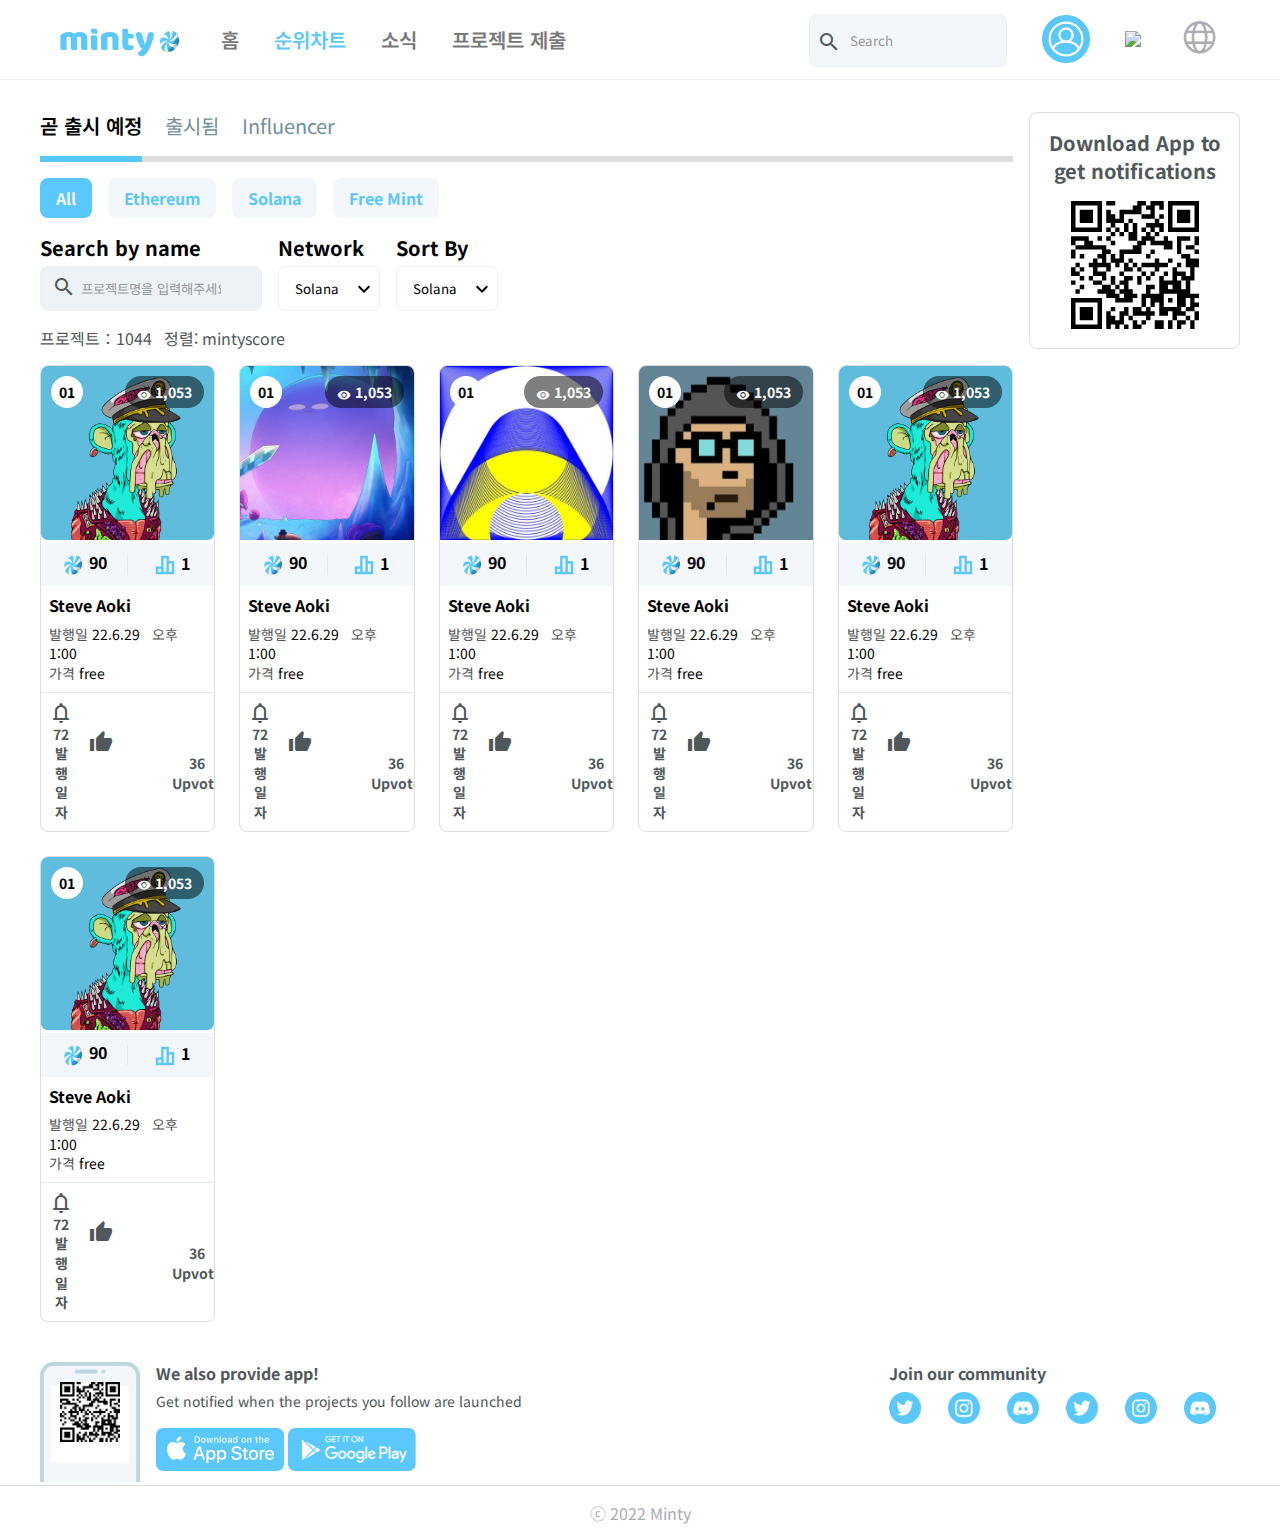
==== commit bb5735d8: "0620" ====
--- a/index.html
+++ b/index.html
@@ -230,6 +230,15 @@
                     <div class="item-list">
                         <div class="item">
                             <div class="item__01">
+                                <div class="item_num">
+                                    <p class="index">01</p>
+                                    <p class="view">
+                                        <span class="material-icons">
+                                            visibility
+                                        </span>
+                                        1,053
+                                    </p>
+                                </div>
                                 <img src="./images/thum1.png">
                             </div>
                             <div class="item__02">
@@ -270,6 +279,15 @@
                         </div>
                         <div class="item">
                             <div class="item__01">
+                                <div class="item_num">
+                                    <p class="index">01</p>
+                                    <p class="view">
+                                        <span class="material-icons">
+                                            visibility
+                                        </span>
+                                        1,053
+                                    </p>
+                                </div>
                                 <img src="./images/thum2.png">
                             </div>
                             <div class="item__02">
@@ -310,6 +328,15 @@
                         </div>
                         <div class="item">
                             <div class="item__01">
+                                <div class="item_num">
+                                    <p class="index">01</p>
+                                    <p class="view">
+                                        <span class="material-icons">
+                                            visibility
+                                        </span>
+                                        1,053
+                                    </p>
+                                </div>
                                 <img src="./images/thum3.png">
                             </div>
                             <div class="item__02">
@@ -350,6 +377,15 @@
                         </div>
                         <div class="item">
                             <div class="item__01">
+                                <div class="item_num">
+                                    <p class="index">01</p>
+                                    <p class="view">
+                                        <span class="material-icons">
+                                            visibility
+                                        </span>
+                                        1,053
+                                    </p>
+                                </div>
                                 <img src="./images/thum4.png">
                             </div>
                             <div class="item__02">
@@ -390,6 +426,15 @@
                         </div>
                         <div class="item">
                             <div class="item__01">
+                                <div class="item_num">
+                                    <p class="index">01</p>
+                                    <p class="view">
+                                        <span class="material-icons">
+                                            visibility
+                                        </span>
+                                        1,053
+                                    </p>
+                                </div>
                                 <img src="./images/thum1.png">
                             </div>
                             <div class="item__02">
@@ -430,6 +475,15 @@
                         </div>
                         <div class="item">
                             <div class="item__01">
+                                <div class="item_num">
+                                    <p class="index">01</p>
+                                    <p class="view">
+                                        <span class="material-icons">
+                                            visibility
+                                        </span>
+                                        1,053
+                                    </p>
+                                </div>
                                 <img src="./images/thum1.png">
                             </div>
                             <div class="item__02">
@@ -582,7 +636,7 @@
     const topBtn = document.querySelector('#pageTop')
 
     window.addEventListener('scroll', function(){
-        if(this.scrollY > 200){
+        if(this.scrollY > 0){
             topBtn.classList.add('on');
         }else{
             topBtn.classList.remove('on');
--- a/css/style.css
+++ b/css/style.css
@@ -227,6 +227,40 @@
 #chart-content .flex-wrap .left-cont .item-list .item .item__01 img{
     width: 100%;
 }
+#chart-content .flex-wrap .left-cont .item-list .item .item__01{
+    position: relative;
+}
+#chart-content .flex-wrap .left-cont .item-list .item .item__01 .item_num{
+    position: absolute;
+    top:0; left:0;
+    padding:1rem;
+    width: 100%;
+    display: flex;
+    justify-content: space-between;
+}
+#chart-content .flex-wrap .left-cont .item-list .item .item__01 .item_num .index{
+    font-size: 1.4rem;
+    line-height: 3.2rem;
+    width: 3.2rem; height: 3.2rem;
+    border-radius: 50%;
+    font-weight: bold;
+    background-color: #fff;
+    color:#000;
+    text-align: center;
+}
+#chart-content .flex-wrap .left-cont .item-list .item .item__01 .item_num .view{
+    background-color: #00000080;
+    font-weight: bold;
+    color:#fff;
+    line-height: 3.2rem;
+    font-size: 1.4rem;
+    border-radius: 1.6rem;
+    padding:0rem 1.2rem;
+}
+#chart-content .flex-wrap .left-cont .item-list .item .item__01 .item_num .view .material-icons{
+    font-size: 1.4rem;
+    vertical-align: middle;
+}
 #chart-content .flex-wrap .left-cont .item-list .item .item__02{
     display: flex;
     justify-content: space-between;
@@ -402,4 +436,428 @@
 }
 
 /*detail*/
-%detail+#detail .container{
+	width:1280px;
+}
+#detail .item-info{
+	margin-top:124px;
+	display:flex;
+}
+#detail .item-info .info__image{
+	width:395px;
+	margin-right:24px;
+}
+#detail .item-info .info__image .image img{
+	width:100%;
+}
+#detail .item-info .info__image .image--text{
+	display: flex;
+    margin-top:1.6rem;
+}
+#detail .item-info .info__image .image--text ul{
+	border-radius:8px;
+	border:1px solid #eee;
+	padding:1rem;
+}
+#detail .item-info .info__image .image--text ul li{
+	display:inline-block;
+	border-right:1px solid #ddd;
+    padding:0 1.6rem;
+    vertical-align: top;
+}
+
+#detail .item-info .info__image .image--text ul li:last-child{
+	border:0;
+    flex:1;
+}
+#detail .item-info .info__image .image--text ul h4{
+	font-size:1.4rem;
+	padding-bottom:8px;
+}
+#detail .item-info .info__image .image--text ul li img{
+    vertical-align: middle;
+}
+#detail .item-info .info__image .image--text ul li.score-01{
+    font-size: 2.4rem;
+    font-weight: bolder;
+    color:#000;
+}
+#detail .item-info .info__image .image--text ul li.score-02 .score-text1{
+    font-size:1.6rem;
+}
+#detail .item-info .info__image .image--text ul li.score-02 .score-text1 span{
+    color:#000;
+    font-weight: bold;
+}
+#detail .item-info .info__image .image--text ul li.score-02 .score-text2 {
+    font-size:1.4rem;
+    color:#B6B6B8;
+    font-weight: bold;
+}
+#detail .item-info .info__image .image--text button{
+    flex:1;
+    background-color: #DD7573;
+    border-radius: 1.6rem;
+    font-size:1.6rem;
+    color:#fff;
+    margin-left:1.6rem;
+}
+#detail .item-info .info__image .image--text button .material-icons{
+    vertical-align: middle;
+}
+#detail .item-info .info__text{
+    flex:1;
+}
+#detail .item-info .info__text .sns-area{
+    display: flex;
+    padding-bottom: 2.4rem;
+    justify-content: space-between;
+}
+#detail .item-info .info__text .sns-area .left{
+    color:rgb(79, 169, 209);
+    font-size: 2rem;
+    font-weight: bold;
+}
+#detail .item-info .info__text .sns-area .right img{
+    width: 2.4rem;;
+}
+#detail .item-info .info__text .sns-area .right ul{
+    border:1px solid #eee;
+    border-radius: .8rem;
+}
+#detail .item-info .info__text .sns-area .right ul li{
+    border-right:1px solid #ddd;
+    display: inline-block;
+    padding:8px;
+}
+#detail .item-info .info__text .sns-area .right ul li:last-child{
+    border:0;
+}
+#detail .item-info .info__text .title{
+    font-size:2.4rem;
+    color:#000;
+    font-weight: bold;
+    padding-bottom: 1.6rem;
+}
+#detail .item-info .info__text .text{
+    font-size:1.6rem;
+    padding-bottom: 4rem;
+}
+#detail .item-info .info__text .issue-area{
+    background-color: rgb(243, 246, 251);    
+    border: 1px solid rgb(234, 240, 242);
+    border-radius:1.6rem;
+    display: flex;
+    flex-direction: column;
+    padding:1.6rem;
+}
+#detail .item-info .info__text .issue-area h4{
+    font-size: 1.6rem;
+    padding-bottom: 1.6rem;
+    color:#51585b;
+}
+#detail .item-info .info__text .issue-area p{
+    font-size: 2.4rem;
+    color:#000;
+    padding-bottom: 1.6rem;
+    font-weight: bolder;
+}
+#detail .item-info .info__text .issue-area button{
+    width: 200px;
+    color : rgb(115, 145, 152);
+    border:1px solid #aaa;
+    border-radius: .8rem;
+    padding-bottom: 1.6rem;
+    padding:.8rem;
+    font-size: 1.6rem;
+}
+#detail .item-info .info__text .issue-area button .material-symbols-rounded{
+    vertical-align: middle;
+}
+#detail .item-info .info__text .price{
+    border-radius: .8rem;
+    display: flex;
+    border:1px solid #eee;   
+    margin-top:1.6rem;
+}
+#detail .item-info .info__text .price li{
+    border-right:1px solid #eee;
+    vertical-align: top;
+    flex: 1;
+    padding:1rem 1.6rem;
+}
+#detail .item-info .info__text .price li:last-child{
+    border-right:none;
+}
+#detail .item-info .info__text .price li h4{
+    font-size: 1.6rem;
+    padding-bottom: .8rem;
+}
+#detail .item-info .info__text .price li p{
+    font-size: 3.2rem;
+    font-weight: bolder;
+    color:#000;
+}
+#detail .item-info .info__text .freemint-btn{
+    border-radius: .8rem;
+    color:#5ac8fa;
+    font-weight: bold;
+    background-color: rgb(243, 246, 251);  
+    padding: .8rem 1.6rem;
+    font-size: 1.6rem;
+    margin-top: 1.6rem;;
+}
+#detail .item-detail .detail-title{
+    margin-top:2.4rem;
+    font-size:4rem;
+    font-weight:bolder;
+    color:#000;
+    padding-bottom: 1.6rem;
+}
+#detail .item-detail .total-area1{
+    display: flex;  
+    
+}
+#detail .item-detail .total-area1 .total {
+    flex:1;
+}
+#detail .item-detail .total-area1 .total.left{
+    margin-right:2.4rem;
+}
+#detail .item-detail .total-title{
+    display: flex;
+    justify-content: space-between;
+    align-items: center;
+}
+#detail .item-detail .total-title svg{
+    vertical-align: middle;
+}
+#detail .item-detail .total-title h2{
+    color:rgb(79, 169, 209);
+    font-size: 1.8rem;
+    font-weight: bold;
+}
+#detail .item-detail .total-title p{
+    font-size: 2.8rem;
+    font-weight: bolder;
+    color:#000;
+}
+#detail .item-detail .total-box{
+    margin-top:1.6rem;
+    border:1px solid #eee;
+    height: 200px;
+    border-radius: 1.6rem;
+}
+#detail .item-detail .total-area2{
+    margin-top:1.6rem;
+}
+#detail .item-detail .total-area2 ul li{
+    display: inline-block;
+    padding:1rem 1.6rem;
+    font-size: 1.6rem;
+    color:#739198;
+}
+#detail .item-detail .total-area2 ul li.active{
+    color:rgb(79, 169, 209);
+    font-weight: bold;
+    border-bottom: 2px solid rgb(79, 169, 209);
+}
+#detail .item-detail .news-card{
+    border:1px solid #eee;
+    border-radius: 1.6rem;
+    display: flex;
+    padding:2rem;
+    margin-bottom: 1.6rem;
+}
+#detail .item-detail .news-card .card__image{
+    width: 200px;
+    overflow: hidden;
+    border-radius:.8rem;
+}
+#detail .item-detail .news-card .card__image img{
+    width: 100%;
+}
+#detail .item-detail .news-card .card__text{
+    margin-left: 1.6rem;
+}
+#detail .item-detail .news-card .card__text .tit{
+    font-size: 2.8rem;
+    color:#000;
+    font-weight: bold;
+    padding-bottom: 1.6rem;
+}
+#detail .item-detail .news-card .card__text p{
+    font-size: 1.6rem;
+    padding-bottom: 1rem;
+}
+#detail .item-detail .news-card .card__text .date{
+    padding-top:1.6rem;
+    font-size:1.4rem;
+}
+#detail .item-detail .news-card .card__text .link a{
+    color:#5ac8fa;
+    font-weight: bold;
+}
+#detail .item-detail .banner{
+    margin:3.2rem 0;
+}
+#detail .item-detail .banner img{
+    width: 100%;
+}
+#detail .item-detail .project-list{
+    display: flex;
+    max-width: 100%;
+    flex: auto;
+    flex-direction: row;
+    overflow-x: auto;
+}
+#detail .item-detail .project-list .project{
+    margin-right:1.6rem;
+    border:1px solid #eee;
+    border-radius: .8rem;
+    margin-bottom: 1.6rem;
+}
+#detail .item-detail .project-list .project .project__image{
+    position: relative;;
+}
+#detail .item-detail .project-list .project .project__image img{
+    width: 240px;
+}
+#detail .item-detail .project-list .project .project__image .like-area{
+    width:70%;
+    bottom:-20px;
+    display: flex;
+    justify-content: space-between;
+    left:15%;
+    padding:1rem;
+    position: absolute;
+    background:rgb(243, 246, 251);
+    border:1px solid #5ac8fa;
+    align-items: center;
+    border-radius: 2.4rem;;
+}
+#detail .item-detail .project-list .project .project__image .like-area .like{
+    display: flex;
+    margin-right: .8rem;
+}
+#detail .item-detail .project-list .project .project__image .like-area img{
+    width: 24px;
+    vertical-align: middle;
+}
+#detail .item-detail .project-list .project .project__image .like-area p{
+    font-size: 1.8rem;
+    font-weight: bold;
+    color:#739198;
+}
+#detail .item-detail .project-list .project .project__image .like-area span{
+    color:rgb(44, 185, 21);
+    font-size: 1.2rem;
+    font-weight: bold;
+}
+#detail .item-detail .project-list .project .project__name{
+    display: flex;
+    padding:2.4rem 1.6rem 0.8rem 1.6rem;
+    font-size:1.6rem;
+    font-weight: bold;
+    border-bottom: 1px solid #eee;
+    color:#000;
+}
+#detail .item-detail .project-list .project .project__name .coin-image{
+    border-radius: 50%;
+    width: 24px; height: 24px;
+    text-align: center;
+    border:1px solid #5ac8fa;
+    display: flex;
+    align-items: center;
+    margin-right: .8rem;
+}
+#detail .item-detail .project-list .project .project__name .coin-image img{
+    width: 70%;
+    margin:0 auto;
+}
+#detail .item-detail .project-list .project .project__day{
+    font-size: 1.4rem;
+    padding:1.2rem 1.6rem;
+}
+#detail .item-detail .project-list .project .project__day span{
+    color:#000;
+}
+#detail .buttons-wrapper{
+    display: flex;
+    justify-content: flex-end;
+}
+#detail .buttons-wrapper button
+{
+    margin-top: .8rem;
+    font-weight: bold;
+    background-color: #5ac8fa;
+    font-size: 1.6rem;
+    color: #fff;
+    border-radius: .8rem;
+    padding:.8rem 1.6rem;
+}
+#detail .item-detail .comment-list .comment{
+    padding: 1.6rem 0;
+    border-bottom: 1px solid #eee;
+}
+#detail .item-detail .comment-list .comment .comment__cont .cont__profile{
+    display: flex;
+    align-items: center;
+}
+#detail .item-detail .comment-list .comment .comment__cont .cont__profile .profile {
+    width: 60px; height: 60px;
+    border-radius: 50%;
+    margin-right: .8rem;
+    overflow: hidden;
+}
+#detail .item-detail .comment-list .comment .comment__cont .cont__profile .profile img{
+    width:120%;
+}
+
+#detail .item-detail .comment-list .comment .comment__cont .cont__profile .profile__info .username{
+    font-size: 1.6rem;
+    color:#000;
+    padding-bottom: .4rem;
+    font-weight: bold;
+}
+#detail .item-detail .comment-list .comment .comment__cont .cont__profile .profile__info .date{
+    font-size: 1.4rem;
+    color:#888;
+}
+#detail .item-detail .comment-list .comment .comment__cont .cont{
+    font-size: 1.8rem;
+    padding:.8rem 0;
+}
+.comment__replybtn button,
+.reply-area button{
+    color:rgb(79, 169, 209);
+    padding:.4rem 1rem;
+    font-size: 1.6rem;
+    font-weight: bold;
+}
+.comment__replybtn button svg,
+.reply-area button svg{
+    font-size: 1.4rem;
+    margin-right: .8rem;
+}
+#detail .item-detail .comment-list .comment .reply-area{
+    display: none;
+    margin-top:1.6rem;
+    background-color: rgb(243, 246, 251);
+    border-radius: .8rem;
+    padding:1rem 1.6rem;
+}
+#detail .item-detail .comment-list .comment .reply-area.show{
+    display: block;
+}
+#detail .item-detail .comment-list .comment .reply-area .hiddenbtn{
+    margin-bottom: .8rem;
+}
+#detail .item-detail .comment-list .comment .reply-area .buttons-wrapper button{
+    margin-left:1rem;
+}
+#detail .item-detail .comment-list .comment .reply-area .comment__cont{
+    border-bottom: 1px solid #ccc;
+    padding:1.6rem;
+    margin-bottom: 1.6rem;
+}
--- a/css/media.css
+++ b/css/media.css
@@ -240,7 +240,40 @@
     #chart-content .flex-wrap .left-cont .tab{
         margin-top:0;
     }
-   
+    #detail .container{
+        padding:0;
+        width: calc(100% - 3.2rem);
+    }
+    #detail .item-info{
+        width: calc(100% - 1.6rem);
+        margin-top:9rem;
+    }
+    #detail .item-detail .detail-title{
+        font-size: 2.4rem;
+    }
+    #detail .item-info .info__image{
+        width: 40%;
+    }
+    #detail .item-info .info__text .issue-area p{
+        font-size: 1.8rem;
+    }
+    #detail .item-info .info__text .text{
+        padding-bottom: 1.6rem;
+    }
+    #detail .item-info .info__text .price li p{
+        font-size: 2em;
+    }
+    #detail .item-info .info__text .sns-area{
+        padding-bottom: 1.6rem;
+    }
+    #detail .item-detail .total-title p,
+    #detail .item-detail .news-card .card__text .tit{
+        font-size: 1.8rem;
+    }
+    #detail .item-info .info__image .image--text ul li{
+        padding:0 .8rem;
+    }
+    
 }
 
 @media only screen and (max-width:768px) {
@@ -287,6 +320,78 @@
     #chart-content .flex-wrap .left-cont .item-list .item .item__03 p{
         padding-bottom: 8px;
     }
+    #chart-content .flex-wrap .left-cont .item-list .item .item__01 .item_num .view{
+        display: none;
+    }
+    #detail .item-info{
+        flex-direction: column;
+    }
+    #detail .item-info .info__image{
+        width: 100%;
+        margin:0 0 1.6rem 0;
+    }
+    #detail .item-info .info__image .image{
+        text-align: center;
+    }
+    #detail .item-info .info__image .image img{
+        max-width: 400px;
+    }
+    #detail .item-detail .news-card .card__text .link,
+    #detail .item-detail .news-card .card__text .location{
+        display: none;
+    }
+    #detail .item-detail .project-list .project .project__image img{
+        width: 200px;
+    }
+    #detail .item-detail .project-list .project .project__image .like-area p{
+        font-size: 1.6rem;
+    }
+    #detail .item-detail .project-list .project .project__name{
+        padding: 2.4rem 1rem 1rem 1rem;
+    }
+    #detail .item-detail .project-list .project .project__day{
+        padding: 1rem;
+    }
+    #detail .item-detail .comment-list .comment .comment__cont .cont{
+        font-size: 1.6rem;
+    }
+    #detail .item-detail .comment-list .comment .comment__cont .cont__profile .profile{
+        width: 48px;height: 48px;
+    }
+    #detail .item-detail .comment-list .comment .reply-area{
+        padding:1rem;
+    }
+    #detail .item-detail .news-card{
+        flex-direction: column;
+    }
+    #detail .item-detail .news-card .card__image{
+        width: 100px;
+    }
+    #detail .item-detail .news-card .card__text{
+        margin:0;
+    }
+    #detail .item-detail .total-title p, #detail .item-detail .news-card .card__text .tit{
+        overflow: hidden;
+        text-overflow: ellipsis;
+        font-size: 1.6rem;
+        padding-bottom: .8rem;
+    }
+    #detail .item-detail .news-card .card__text p{
+        font-size: 1.4rem;
+    }
+    #detail .item-detail .news-card .card__text .date{
+        padding:0;
+    }
+    #detail .item-detail .total-area1{
+        flex-direction: column;
+    }
+    #detail .item-detail .total-area1 .total.left{
+        margin:0 0 1.6rem 0;
+    }
+    #detail .item-detail{
+        width: calc(100% - 1.6rem);
+    }
+
 }
 @media only screen and (max-width:376px) {
 
